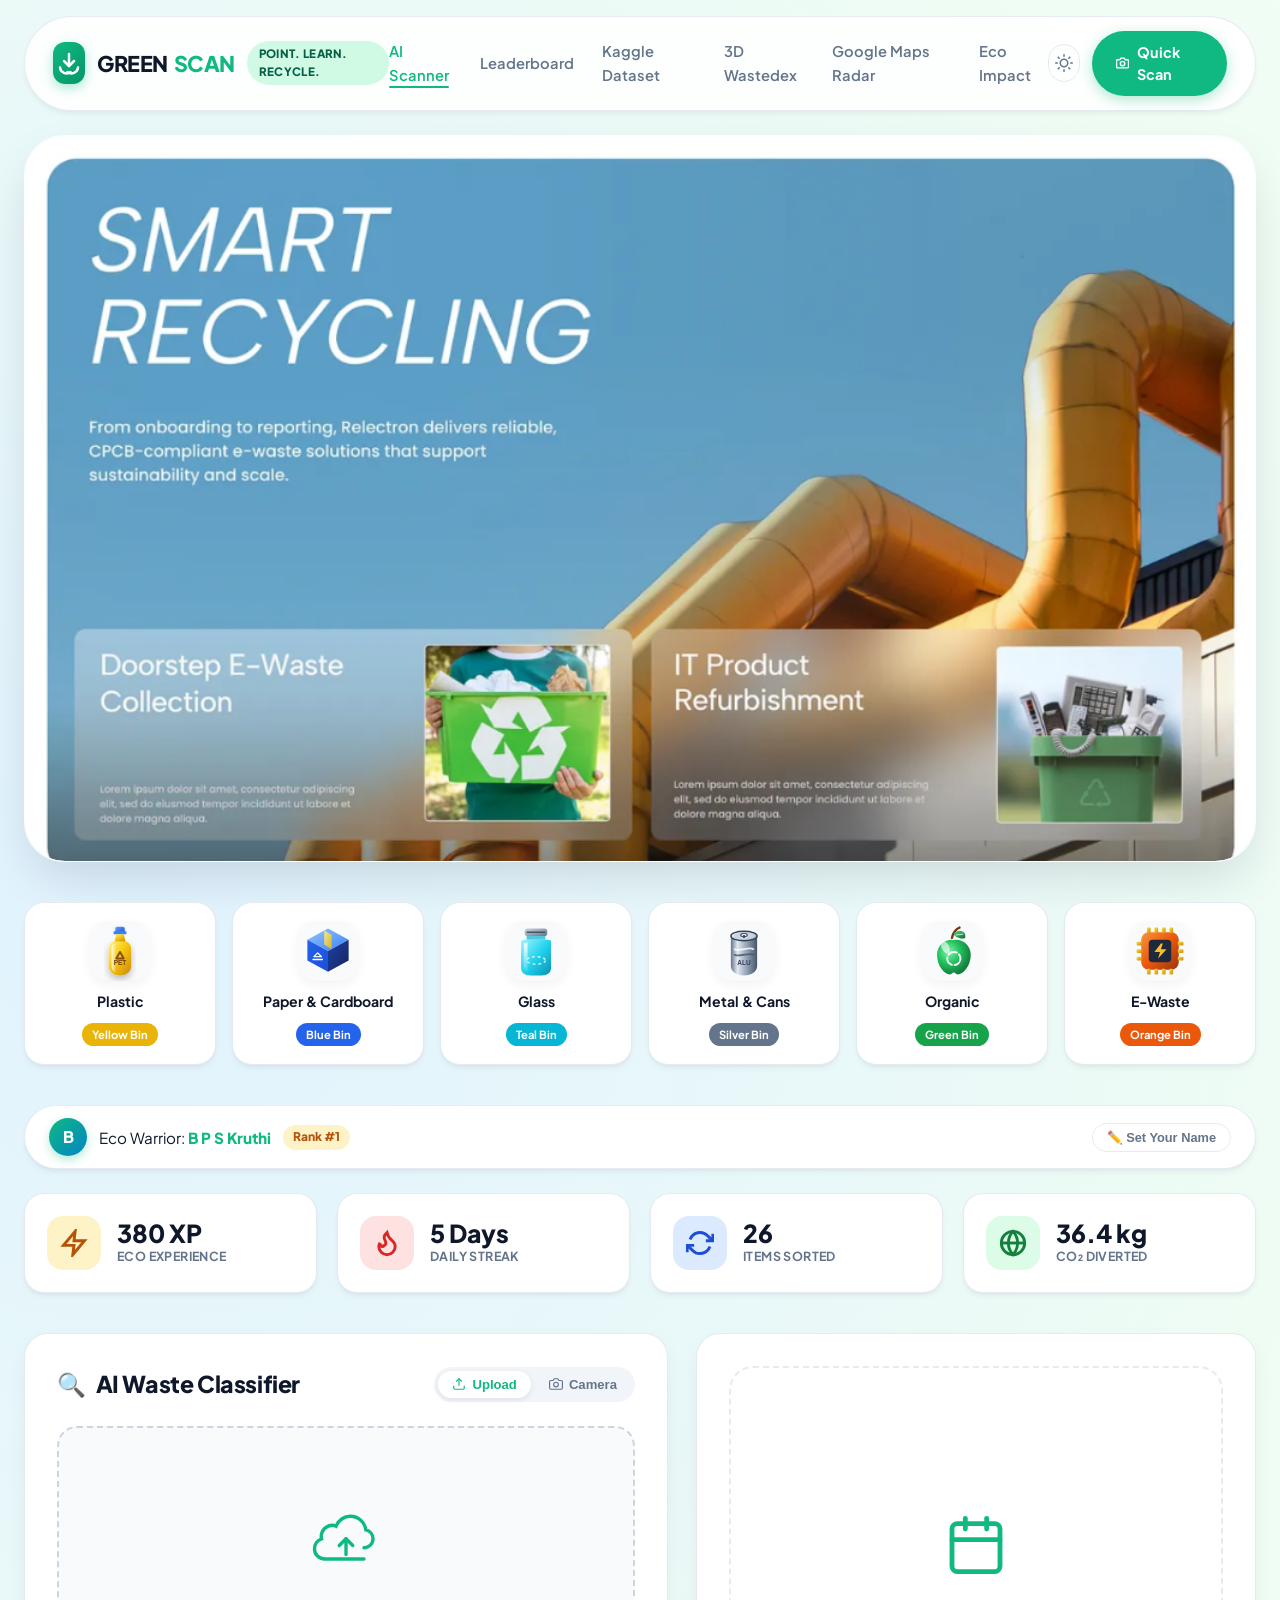
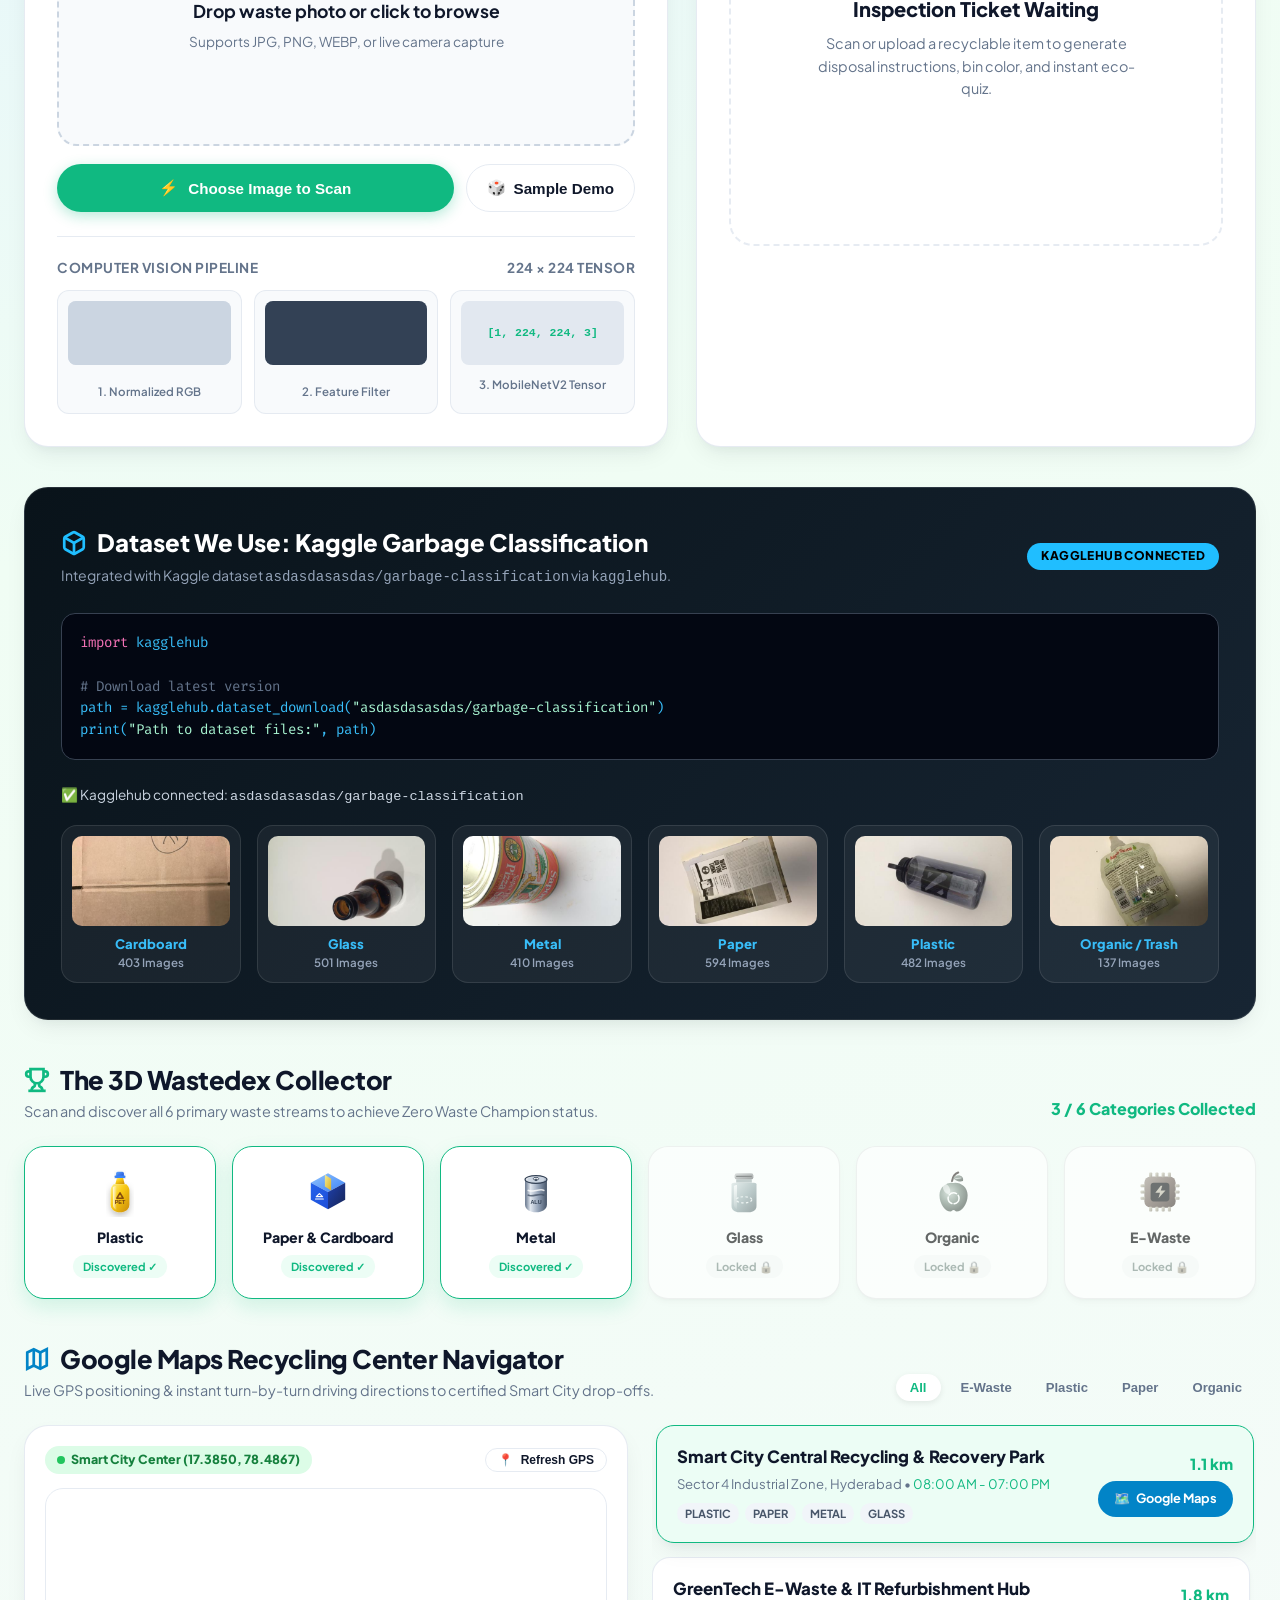
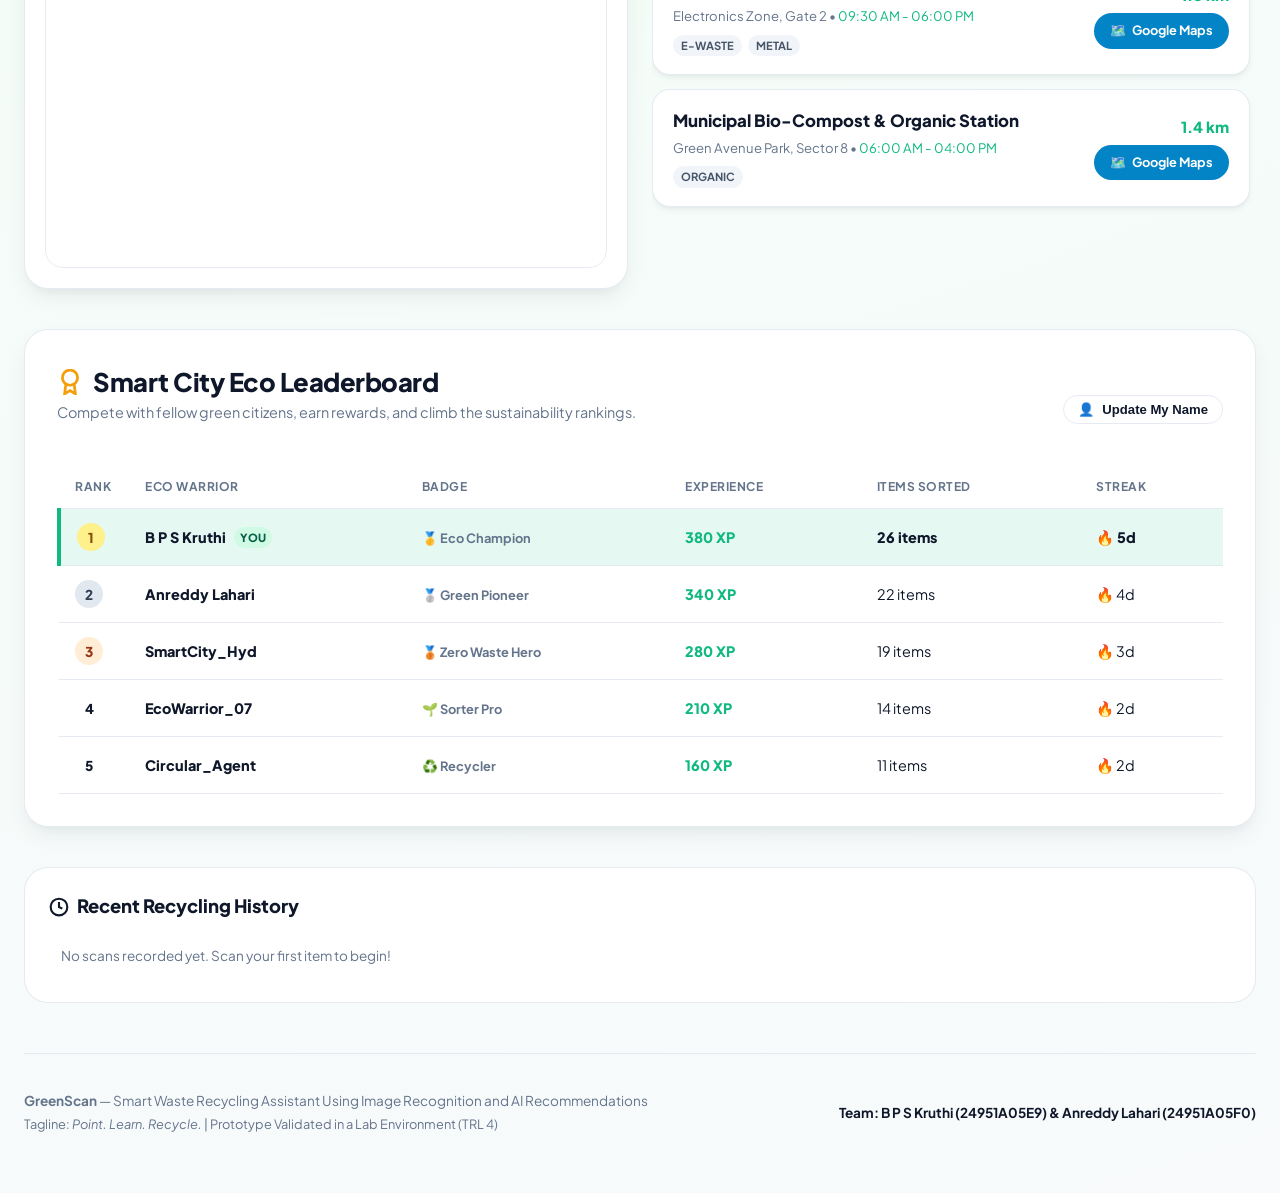
==== templates/index.html @ 91ac3212 "Initial commit: GreenScan Smart Waste Recycling Assistant using Image Recognition and AI Recommendat" ====
<!DOCTYPE html>
<html lang="en">
<head>
  <meta charset="UTF-8">
  <meta name="viewport" content="width=device-width, initial-scale=1.0">
  <title>GreenScan - Smart Waste Recycling Assistant Using Image Recognition and AI Recommendations</title>
  <!-- Google Fonts: Plus Jakarta Sans & Fira Code -->
  <link rel="preconnect" href="https://fonts.googleapis.com">
  <link rel="preconnect" href="https://fonts.gstatic.com" crossorigin>
  <link href="https://fonts.googleapis.com/css2?family=Plus+Jakarta+Sans:ital,wght@0,300;0,400;0,500;0,600;0,700;0,800;1,800;1,900&family=Fira+Code:wght@400;500;600&display=swap" rel="stylesheet">
  <!-- Stylesheet -->
  <link rel="stylesheet" href="/static/css/style.css">
  <link rel="icon" href="data:image/svg+xml,<svg xmlns='http://www.w3.org/2000/svg' viewBox='0 0 100 100'><text y='.9em' font-size='90'>♻️</text></svg>">
</head>
<body>

  <div class="site-wrapper">

    <!-- Top Navigation Header (Inspired by RECYCLEE) -->
    <header class="main-header">
      <a href="#" class="brand-container">
        <div class="brand-icon-box">
          <!-- 3D Geometric Recycle Leaf SVG -->
          <svg width="24" height="24" viewBox="0 0 24 24" fill="none" stroke="currentColor" stroke-width="2.5" stroke-linecap="round" stroke-linejoin="round">
            <polyline points="7 10 12 15 17 10"></polyline>
            <path d="M12 15V3"></path>
            <path d="M21 16.5A6.5 6.5 0 0 1 10.5 21"></path>
            <path d="M3 16.5A6.5 6.5 0 0 0 13.5 21"></path>
          </svg>
        </div>
        <div class="brand-title">
          GREEN<span>SCAN</span>
        </div>
        <span class="tagline-pill">Point. Learn. Recycle.</span>
      </a>

      <nav>
        <ul class="nav-links">
          <li><a href="#scan-studio" class="active">AI Scanner</a></li>
          <li><a href="#leaderboard-section">Leaderboard</a></li>
          <li><a href="#kaggle-section">Kaggle Dataset</a></li>
          <li><a href="#wastedex-section">3D Wastedex</a></li>
          <li><a href="#maps-section">Google Maps Radar</a></li>
          <li><a href="#impact-section">Eco Impact</a></li>
        </ul>
      </nav>

      <div class="header-actions">
        <!-- Theme Toggle -->
        <button class="btn-theme-toggle" id="theme-toggle" title="Toggle Light / Dark Mode">
          <svg width="18" height="18" viewBox="0 0 24 24" fill="none" stroke="currentColor" stroke-width="2" stroke-linecap="round" stroke-linejoin="round">
            <circle cx="12" cy="12" r="5"></circle>
            <line x1="12" y1="1" x2="12" y2="3"></line>
            <line x1="12" y1="21" x2="12" y2="23"></line>
            <line x1="4.22" y1="4.22" x2="5.64" y2="5.64"></line>
            <line x1="18.36" y1="18.36" x2="19.78" y2="19.78"></line>
            <line x1="1" y1="12" x2="3" y2="12"></line>
            <line x1="21" y1="12" x2="23" y2="12"></line>
            <line x1="4.22" y1="19.78" x2="5.64" y2="18.36"></line>
            <line x1="18.36" y1="5.64" x2="19.78" y2="4.22"></line>
          </svg>
        </button>

        <a href="#scan-studio" class="btn-cta-green">
          <svg width="16" height="16" viewBox="0 0 24 24" fill="none" stroke="currentColor" stroke-width="2.5" stroke-linecap="round" stroke-linejoin="round"><path d="M23 19a2 2 0 0 1-2 2H3a2 2 0 0 1-2-2V8a2 2 0 0 1 2-2h4l2-3h6l2 3h4a2 2 0 0 1 2 2z"></path><circle cx="12" cy="13" r="4"></circle></svg>
          Quick Scan
        </a>
      </div>
    </header>

    <!-- Hero Section (Matches Reference Image Exactly: Clean Industrial Pipeline, No Duplicate Text, No SDG Clutter) -->
    <section class="hero-outer-card">
      <img src="/static/img/hero_banner.png" alt="Smart Recycling Hero Banner" class="hero-banner-main">
      
      <!-- Interactive Hotspots over the two frosted cards in the image -->
      <div class="hero-hotspots">
        <div class="hero-hotspot" onclick="document.getElementById('maps-section').scrollIntoView({behavior: 'smooth'})" title="Doorstep E-Waste Collection: View Drop-off Centers"></div>
        <div class="hero-hotspot" onclick="document.getElementById('scan-studio').scrollIntoView({behavior: 'smooth'})" title="IT Product Refurbishment: AI Waste Scanner"></div>
      </div>
    </section>

    <!-- 3D Vector SVG Category Quick Bar (Handcrafted 3D Gradient Vector Icons) -->
    <section class="category-strip">
      <div class="cat-pill-card" onclick="simulateSmartClassification('plastic_bottle.jpg')">
        <div class="cat-3d-svg-wrap" id="cat-svg-plastic">
          <!-- 3D Plastic Bottle SVG injected via JS -->
        </div>
        <span class="name">Plastic</span>
        <span class="bin-tag bg-yellow-bin">Yellow Bin</span>
      </div>

      <div class="cat-pill-card" onclick="simulateSmartClassification('cardboard_box.jpg')">
        <div class="cat-3d-svg-wrap" id="cat-svg-paper">
          <!-- 3D Cardboard Box SVG injected via JS -->
        </div>
        <span class="name">Paper &amp; Cardboard</span>
        <span class="bin-tag bg-blue-bin">Blue Bin</span>
      </div>

      <div class="cat-pill-card" onclick="simulateSmartClassification('glass_jar.jpg')">
        <div class="cat-3d-svg-wrap" id="cat-svg-glass">
          <!-- 3D Glass Jar SVG injected via JS -->
        </div>
        <span class="name">Glass</span>
        <span class="bin-tag bg-teal-bin">Teal Bin</span>
      </div>

      <div class="cat-pill-card" onclick="simulateSmartClassification('soda_can.jpg')">
        <div class="cat-3d-svg-wrap" id="cat-svg-metal">
          <!-- 3D Metal Can SVG injected via JS -->
        </div>
        <span class="name">Metal &amp; Cans</span>
        <span class="bin-tag bg-grey-bin">Silver Bin</span>
      </div>

      <div class="cat-pill-card" onclick="simulateSmartClassification('banana_peel.jpg')">
        <div class="cat-3d-svg-wrap" id="cat-svg-organic">
          <!-- 3D Organic Apple SVG injected via JS -->
        </div>
        <span class="name">Organic</span>
        <span class="bin-tag bg-green-bin">Green Bin</span>
      </div>

      <div class="cat-pill-card" onclick="simulateSmartClassification('battery_circuit.jpg')">
        <div class="cat-3d-svg-wrap" id="cat-svg-ewaste">
          <!-- 3D E-Waste Circuit SVG injected via JS -->
        </div>
        <span class="name">E-Waste</span>
        <span class="bin-tag bg-orange-bin">Orange Bin</span>
      </div>
    </section>

    <!-- User Profile Bar with Leaderboard Rank and Edit Name -->
    <div class="user-profile-bar">
      <div class="user-profile-left">
        <div class="user-avatar-circle" id="user-display-avatar">K</div>
        <div class="user-title-text">
          Eco Warrior: <strong id="user-display-name">B P S Kruthi</strong>
        </div>
        <span class="rank-badge-pill" id="user-display-rank">Rank #1</span>
      </div>
      <button class="btn-edit-name" id="btn-open-name-modal">
        <span>✏️</span> Set Your Name
      </button>
    </div>

    <!-- Gamification & Impact Overview Bar -->
    <section class="gamification-impact-grid" id="impact-section">
      <div class="metric-card">
        <div class="metric-icon-box" style="background: #fef3c7; color: #b45309;">
          <svg width="28" height="28" viewBox="0 0 24 24" fill="none" stroke="currentColor" stroke-width="2.5"><polygon points="13 2 3 14 12 14 11 22 21 10 12 10 13 2"></polygon></svg>
        </div>
        <div class="metric-info">
          <h3 id="stat-xp">120 XP</h3>
          <p>Eco Experience</p>
        </div>
      </div>

      <div class="metric-card">
        <div class="metric-icon-box" style="background: #fee2e2; color: #dc2626;">
          <svg width="28" height="28" viewBox="0 0 24 24" fill="none" stroke="currentColor" stroke-width="2.5"><path d="M8.5 14.5A2.5 2.5 0 0 0 11 12c0-1.38-.5-2-1-3-1.072-2.143-.224-4.054 2-6 .5 2.5 2 4.9 4 6.5 2 1.6 3 3.5 3 5.5a7 7 0 1 1-14 0c0-1.153.433-2.294 1-3a2.5 2.5 0 0 0 2.5 3z"></path></svg>
        </div>
        <div class="metric-info">
          <h3 id="stat-streak">4 Days</h3>
          <p>Daily Streak</p>
        </div>
      </div>

      <div class="metric-card">
        <div class="metric-icon-box" style="background: #dbeafe; color: #1d4ed8;">
          <svg width="28" height="28" viewBox="0 0 24 24" fill="none" stroke="currentColor" stroke-width="2.5"><polyline points="23 4 23 10 17 10"></polyline><polyline points="1 20 1 14 7 14"></polyline><path d="M3.51 9a9 9 0 0 1 14.85-3.36L23 10M1 14l4.64 4.36A9 9 0 0 0 20.49 15"></path></svg>
        </div>
        <div class="metric-info">
          <h3 id="stat-sorted">18</h3>
          <p>Items Sorted</p>
        </div>
      </div>

      <div class="metric-card">
        <div class="metric-icon-box" style="background: #dcfce7; color: #15803d;">
          <svg width="28" height="28" viewBox="0 0 24 24" fill="none" stroke="currentColor" stroke-width="2.5"><circle cx="12" cy="12" r="10"></circle><line x1="2" y1="12" x2="22" y2="12"></line><path d="M12 2a15.3 15.3 0 0 1 4 10 15.3 15.3 0 0 1-4 10 15.3 15.3 0 0 1-4-10 15.3 15.3 0 0 1 4-10z"></path></svg>
        </div>
        <div class="metric-info">
          <h3 id="stat-co2">24.6 kg</h3>
          <p>CO₂ Diverted</p>
        </div>
      </div>
    </section>

    <!-- Main Live AI Scanning & Inspection Studio -->
    <section class="studio-grid" id="scan-studio">
      <!-- Left: Input Viewport & Preprocessing Inspector -->
      <div class="studio-card">
        <div class="studio-title-row">
          <h2>
            <span>🔍</span> AI Waste Classifier
          </h2>
          <div class="mode-pills">
            <button class="mode-pill active" id="mode-upload">
              <svg width="14" height="14" viewBox="0 0 24 24" fill="none" stroke="currentColor" stroke-width="2"><path d="M21 15v4a2 2 0 0 1-2 2H5a2 2 0 0 1-2-2v-4"></path><polyline points="17 8 12 3 7 8"></polyline><line x1="12" y1="3" x2="12" y2="15"></line></svg>
              Upload
            </button>
            <button class="mode-pill" id="mode-camera">
              <svg width="14" height="14" viewBox="0 0 24 24" fill="none" stroke="currentColor" stroke-width="2"><path d="M23 19a2 2 0 0 1-2 2H3a2 2 0 0 1-2-2V8a2 2 0 0 1 2-2h4l2-3h6l2 3h4a2 2 0 0 1 2 2z"></path><circle cx="12" cy="13" r="4"></circle></svg>
              Camera
            </button>
          </div>
        </div>

        <!-- Viewport Box -->
        <div class="scanner-viewport" id="drop-zone">
          <input type="file" id="file-input" accept="image/*" style="display: none;">
          
          <div class="viewport-idle">
            <!-- 3D Cloud/Scanner Vector Icon -->
            <svg class="doodle-upload-icon" viewBox="0 0 64 64" fill="none" xmlns="http://www.w3.org/2000/svg">
              <path d="M48 38C52.4 38 56 34.4 56 30C56 26.2 53.3 23 49.6 22.2C48.8 15.3 43 10 36 10C30.2 10 25.2 13.6 23.2 18.8C22.2 18.3 21.1 18 20 18C14.5 18 10 22.5 10 28C10 28.7 10.1 29.4 10.3 30.1C6.7 31.3 4 34.8 4 39C4 44 8 48 13 48H48" stroke="#10b981" stroke-width="3" stroke-linecap="round"/>
              <polyline points="26 36 32 30 38 36" stroke="#10b981" stroke-width="3" stroke-linecap="round" stroke-linejoin="round"/>
              <line x1="32" y1="30" x2="32" y2="44" stroke="#10b981" stroke-width="3" stroke-linecap="round"/>
            </svg>
            <h4>Drop waste photo or click to browse</h4>
            <p>Supports JPG, PNG, WEBP, or live camera capture</p>
          </div>

          <!-- Video live element -->
          <video id="camera-stream" playsinline autoplay muted></video>
          <!-- Image preview element -->
          <img id="preview-img" alt="Captured Waste Item">
          <!-- Scanning line animation -->
          <div class="camera-scanning-line"></div>
        </div>

        <!-- Controls Action Row -->
        <div class="scanner-controls">
          <button class="btn-scan-main" id="btn-scan-action">
            <span>⚡</span> Choose Image to Scan
          </button>
          <button class="btn-outline" id="btn-sample-pick" title="Quick sample test">
            <span>🎲</span> Sample Demo
          </button>
        </div>

        <!-- Computer Vision Preprocessing Inspector -->
        <div class="preprocessing-inspector">
          <div class="inspector-header">
            <span>Computer Vision Pipeline</span>
            <span>224 × 224 Tensor</span>
          </div>
          <div class="stages-grid">
            <div class="stage-card">
              <img id="stage-orig-img" src="data:image/svg+xml,<svg xmlns='http://www.w3.org/2000/svg' width='100' height='70'><rect width='100%' height='100%' fill='%23cbd5e1'/></svg>" alt="RGB View">
              <span>1. Normalized RGB</span>
            </div>
            <div class="stage-card">
              <img id="stage-edge-img" src="data:image/svg+xml,<svg xmlns='http://www.w3.org/2000/svg' width='100' height='70'><rect width='100%' height='100%' fill='%23334155'/></svg>" alt="Edge Grayscale">
              <span>2. Feature Filter</span>
            </div>
            <div class="stage-card">
              <div class="tensor-cube" id="stage-tensor-txt">[1, 224, 224, 3]</div>
              <span>3. MobileNetV2 Tensor</span>
            </div>
          </div>
        </div>
      </div>

      <!-- Right: Ticket Result & Recommendation Studio -->
      <div class="studio-card ticket-wrapper">
        <!-- Empty Placeholder State -->
        <div class="ticket-empty" id="ticket-empty">
          <div class="ticket-empty-icon">
            <svg width="64" height="64" viewBox="0 0 24 24" fill="none" stroke="currentColor" stroke-width="1.8" stroke-linecap="round" stroke-linejoin="round">
              <rect x="3" y="4" width="18" height="18" rx="2" ry="2"></rect>
              <line x1="16" y1="2" x2="16" y2="6"></line>
              <line x1="8" y1="2" x2="8" y2="6"></line>
              <line x1="3" y1="10" x2="21" y2="10"></line>
            </svg>
          </div>
          <h3>Inspection Ticket Waiting</h3>
          <p>Scan or upload a recyclable item to generate disposal instructions, bin color, and instant eco-quiz.</p>
        </div>

        <!-- Active Ticket Container -->
        <div class="ticket-active" id="ticket-active">
          <!-- Language Selector & Confidence Header -->
          <div class="ticket-top-controls">
            <div class="ticket-lang-selector">
              <span class="lang-label">🌐 Language:</span>
              <button class="lang-btn active" data-lang="en">English</button>
              <button class="lang-btn" data-lang="te">తెలుగు</button>
              <button class="lang-btn" data-lang="hi">हिंदी</button>
            </div>
            <div class="confidence-meter">
              <span class="conf-label" id="ticket-conf-label">Confidence Score</span>
              <span class="conf-val" id="ticket-conf-val">95.4%</span>
            </div>
          </div>

          <!-- Bin Stamp Badge -->
          <div class="ticket-header-badge" style="margin-bottom: 14px;">
            <div class="bin-stamp" id="ticket-bin-stamp">
              <!-- Injected dynamically with 3D SVG -->
            </div>
          </div>

          <!-- Identified Category Title -->
          <h3 class="ticket-item-title" id="ticket-item-name">Plastic Recyclable</h3>

          <!-- Directly Matched Nearest Drop-off Center based on scanned category -->
          <div class="ticket-matched-center-box" id="ticket-matched-center-box">
            <div class="matched-center-header">
              <span class="center-badge-category" id="matched-center-cat-tag">Nearest Drop-off</span>
              <span class="matched-distance-pill" id="matched-center-distance">1.1 km away</span>
            </div>
            <h4 id="matched-center-name">Smart City Central Recycling &amp; Recovery Park</h4>
            <p id="matched-center-address">Sector 4 Industrial Zone, Hyderabad</p>
            <div class="matched-center-actions">
              <a href="#" target="_blank" id="matched-center-nav-btn" class="btn-direct-maps">
                <svg width="18" height="18" viewBox="0 0 24 24" fill="none" stroke="currentColor" stroke-width="2.5"><polygon points="3 6 9 3 15 6 21 3 21 18 15 21 9 18 3 21"></polygon><line x1="9" y1="3" x2="9" y2="18"></line><line x1="15" y1="6" x2="15" y2="21"></line></svg>
                <span id="nav-btn-text">Open in Google Maps (Turn-by-turn Directions)</span>
              </a>
              <button class="btn-outline-small" id="btn-scroll-radar" onclick="scrollToMapsAndSelect()">
                <span>📍</span> <span id="radar-btn-text">View on Map Below</span>
              </button>
            </div>
          </div>

          <!-- Do's and Don'ts Grid -->
          <div class="ticket-dos-donts">
            <div class="guideline-box dos">
              <h5 id="ticket-dos-title"><span>✅</span> Proper Do's</h5>
              <ul id="ticket-dos-list">
                <li>Rinse to clear leftover food or liquid.</li>
                <li>Check for resin recycling codes #1 or #2.</li>
              </ul>
            </div>
            <div class="guideline-box donts">
              <h5 id="ticket-donts-title"><span>❌</span> Critical Don'ts</h5>
              <ul id="ticket-donts-list">
                <li>Never mix with wet kitchen waste.</li>
                <li>Do not leave caps loose if forbidden locally.</li>
              </ul>
            </div>
          </div>

          <!-- Contamination Checklist -->
          <div class="contamination-checklist">
            <div class="checklist-title" id="contamination-check-title">
              <span>🛡️</span> Contamination Prevention Check (+25 XP)
            </div>
            <label class="check-item">
              <input type="checkbox" class="contam-check">
              <span>Rinsed and emptied of all liquids/food residue</span>
            </label>
            <label class="check-item">
              <input type="checkbox" class="contam-check">
              <span>External adhesive tape or non-recyclable wraps removed</span>
            </label>
            <label class="check-item">
              <input type="checkbox" class="contam-check">
              <span>Completely dry to prevent mold in paper/dry bins</span>
            </label>
          </div>

          <!-- Correct-It Feature (Active Learning Feedback Loop) -->
          <div class="correct-it-section">
            <div class="correct-it-text">
              <span>⚠️</span> Wrong prediction? Correct it to train the model:
            </div>
            <select class="correct-select" id="correct-category-select">
              <option value="">Choose correct class...</option>
              <option value="plastic">Plastic</option>
              <option value="paper">Paper / Cardboard</option>
              <option value="glass">Glass</option>
              <option value="metal">Metal / Can</option>
              <option value="organic">Organic / Compost</option>
              <option value="e-waste">E-Waste</option>
            </select>
          </div>

          <!-- Eco Knowledge Fact & Quiz -->
          <div class="quiz-knowledge-card">
            <div class="knowledge-fact">
              <span class="knowledge-fact-icon">💡</span>
              <p id="ticket-fact-text">Recycling a single aluminum can saves enough energy to run a TV for 3 hours!</p>
            </div>
            <div class="quiz-box">
              <div class="quiz-question" id="quiz-question">Quiz question appears here...</div>
              <div class="quiz-options" id="quiz-options"></div>
              <div class="quiz-feedback-text" id="quiz-feedback"></div>
            </div>
          </div>
        </div>
      </div>
    </section>

    <!-- Kagglehub Real Dataset Section (Showcases exact dataset & real photos) -->
    <section class="kaggle-hub-card" id="kaggle-section">
      <div class="kaggle-header">
        <div>
          <h2 style="font-size: 1.5rem; font-weight: 800; margin-bottom: 4px; display: flex; align-items: center; gap: 10px;">
            <svg width="26" height="26" viewBox="0 0 24 24" fill="none" stroke="#20beff" stroke-width="2.5"><path d="M21 16V8a2 2 0 0 0-1-1.73l-7-4a2 2 0 0 0-2 0l-7 4A2 2 0 0 0 3 8v8a2 2 0 0 0 1 1.73l7 4a2 2 0 0 0 2 0l7-4A2 2 0 0 0 21 16z"></path><polyline points="3.27 6.96 12 12.01 20.73 6.96"></polyline><line x1="12" y1="22.08" x2="12" y2="12"></line></svg>
            Dataset We Use: Kaggle Garbage Classification
          </h2>
          <p style="color: #94a3b8; font-size: 0.88rem;">
            Integrated with Kaggle dataset <code>asdasdasasdas/garbage-classification</code> via <code>kagglehub</code>.
          </p>
        </div>
        <span class="kaggle-badge">Kagglehub Connected</span>
      </div>

      <!-- Dedicated Code Snippet as requested -->
      <div class="code-snippet-box">
<span style="color: #f472b6;">import</span> kagglehub<br><br>
<span style="color: #64748b;"># Download latest version</span><br>
path = kagglehub.<span style="color: #38bdf8;">dataset_download</span>(<span style="color: #a7f3d0;">"asdasdasasdas/garbage-classification"</span>)<br>
<span style="color: #38bdf8;">print</span>(<span style="color: #a7f3d0;">"Path to dataset files:"</span>, path)
      </div>

      <p id="dataset-status-txt" style="font-size: 0.85rem; margin-bottom: 16px; color: #cbd5e1;">
        Checking Kagglehub dataset cache...
      </p>

      <!-- Real Dataset Sample Thumbnails from actual local dataset cache -->
      <div class="dataset-sample-grid">
        <div class="dataset-sample-card">
          <img src="/static/img/dataset_samples/cardboard_sample.jpg" alt="Cardboard Sample" class="dataset-sample-thumb" onerror="this.src='/static/img/hero_banner.png'">
          <div class="cls-name">Cardboard</div>
          <div class="cls-count">403 Images</div>
        </div>

        <div class="dataset-sample-card">
          <img src="/static/img/dataset_samples/glass_sample.jpg" alt="Glass Sample" class="dataset-sample-thumb" onerror="this.src='/static/img/hero_banner.png'">
          <div class="cls-name">Glass</div>
          <div class="cls-count">501 Images</div>
        </div>

        <div class="dataset-sample-card">
          <img src="/static/img/dataset_samples/metal_sample.jpg" alt="Metal Sample" class="dataset-sample-thumb" onerror="this.src='/static/img/hero_banner.png'">
          <div class="cls-name">Metal</div>
          <div class="cls-count">410 Images</div>
        </div>

        <div class="dataset-sample-card">
          <img src="/static/img/dataset_samples/paper_sample.jpg" alt="Paper Sample" class="dataset-sample-thumb" onerror="this.src='/static/img/hero_banner.png'">
          <div class="cls-name">Paper</div>
          <div class="cls-count">594 Images</div>
        </div>

        <div class="dataset-sample-card">
          <img src="/static/img/dataset_samples/plastic_sample.jpg" alt="Plastic Sample" class="dataset-sample-thumb" onerror="this.src='/static/img/hero_banner.png'">
          <div class="cls-name">Plastic</div>
          <div class="cls-count">482 Images</div>
        </div>

        <div class="dataset-sample-card">
          <img src="/static/img/dataset_samples/trash_sample.jpg" alt="Trash Sample" class="dataset-sample-thumb" onerror="this.src='/static/img/hero_banner.png'">
          <div class="cls-name">Organic / Trash</div>
          <div class="cls-count">137 Images</div>
        </div>
      </div>
    </section>

    <!-- 3D Wastedex: 6-Category Collector System -->
    <section class="wastedex-section" id="wastedex-section">
      <div class="section-header">
        <div>
          <h2>
            <svg width="26" height="26" viewBox="0 0 24 24" fill="none" stroke="#10b981" stroke-width="2.5"><path d="M6 9H4.5a2.5 2.5 0 0 1 0-5H6"></path><path d="M18 9h1.5a2.5 2.5 0 0 0 0-5H18"></path><path d="M4 22h16"></path><path d="M10 14.66V17c0 .55-.47.98-.97 1.21C7.85 18.75 7 20.24 7 22"></path><path d="M14 14.66V17c0 .55.47.98.97 1.21C16.15 18.75 17 20.24 17 22"></path><path d="M18 2H6v7a6 6 0 0 0 12 0V2Z"></path></svg>
            The 3D Wastedex Collector
          </h2>
          <p>Scan and discover all 6 primary waste streams to achieve Zero Waste Champion status.</p>
        </div>
        <div id="wastedex-progress-txt" style="font-weight: 800; color: var(--primary);">
          3 / 6 Categories Collected
        </div>
      </div>

      <div class="wastedex-grid">
        <div class="wastedex-card unlocked" data-category="plastic">
          <div class="badge-svg-wrap"></div>
          <h4>Plastic</h4>
          <span class="count-pill">Discovered ✓</span>
        </div>
        <div class="wastedex-card unlocked" data-category="paper">
          <div class="badge-svg-wrap"></div>
          <h4>Paper &amp; Cardboard</h4>
          <span class="count-pill">Discovered ✓</span>
        </div>
        <div class="wastedex-card unlocked" data-category="metal">
          <div class="badge-svg-wrap"></div>
          <h4>Metal</h4>
          <span class="count-pill">Discovered ✓</span>
        </div>
        <div class="wastedex-card locked" data-category="glass">
          <div class="badge-svg-wrap"></div>
          <h4>Glass</h4>
          <span class="count-pill">Locked 🔒</span>
        </div>
        <div class="wastedex-card locked" data-category="organic">
          <div class="badge-svg-wrap"></div>
          <h4>Organic</h4>
          <span class="count-pill">Locked 🔒</span>
        </div>
        <div class="wastedex-card locked" data-category="e-waste">
          <div class="badge-svg-wrap"></div>
          <h4>E-Waste</h4>
          <span class="count-pill">Locked 🔒</span>
        </div>
      </div>
    </section>

    <!-- Google Maps API & Real Geolocation Navigation Hub -->
    <section class="maps-section" id="maps-section">
      <div class="section-header">
        <div>
          <h2>
            <svg width="26" height="26" viewBox="0 0 24 24" fill="none" stroke="#0284c7" stroke-width="2.5"><polygon points="3 6 9 3 15 6 21 3 21 18 15 21 9 18 3 21"></polygon><line x1="9" y1="3" x2="9" y2="18"></line><line x1="15" y1="6" x2="15" y2="21"></line></svg>
            Google Maps Recycling Center Navigator
          </h2>
          <p>Live GPS positioning &amp; instant turn-by-turn driving directions to certified Smart City drop-offs.</p>
        </div>
        <!-- Category Filter Tabs -->
        <div style="display: flex; gap: 6px; flex-wrap: wrap;">
          <button class="mode-pill active radar-filter-btn" data-filter="all">All</button>
          <button class="mode-pill radar-filter-btn" data-filter="e-waste">E-Waste</button>
          <button class="mode-pill radar-filter-btn" data-filter="plastic">Plastic</button>
          <button class="mode-pill radar-filter-btn" data-filter="paper">Paper</button>
          <button class="mode-pill radar-filter-btn" data-filter="organic">Organic</button>
        </div>
      </div>

      <div class="google-maps-hub-container">
        <!-- Interactive Google Map Frame -->
        <div class="map-wrapper-card">
          <div class="map-header-status">
            <span class="live-gps-badge">
              <span class="gps-pulse-dot"></span>
              <span id="user-location-label">Detecting Current GPS Location...</span>
            </span>
            <button class="btn-outline" style="padding: 4px 12px; font-size: 0.75rem;" onclick="attemptGeoLocation()">
              <span>📍</span> Refresh GPS
            </button>
          </div>
          <div class="google-map-iframe-box">
            <iframe id="google-map-iframe" src="https://maps.google.com/maps?q=17.3850,78.4867&z=13&output=embed" loading="lazy" allowfullscreen referrerpolicy="no-referrer-when-downgrade"></iframe>
          </div>
        </div>

        <!-- Verified Recycling Centers List with 1-Click Directions -->
        <div class="nearby-list-container" id="nearby-centers-list">
          <!-- Populated dynamically via JS -->
        </div>
      </div>
    </section>

    <!-- Smart City Recycling Leaderboard Section -->
    <section class="leaderboard-section" id="leaderboard-section">
      <div class="section-header">
        <div>
          <h2>
            <svg width="26" height="26" viewBox="0 0 24 24" fill="none" stroke="#f59e0b" stroke-width="2.5"><circle cx="12" cy="8" r="7"></circle><polyline points="8.21 13.89 7 23 12 20 17 23 15.79 13.88"></polyline></svg>
            Smart City Eco Leaderboard
          </h2>
          <p>Compete with fellow green citizens, earn rewards, and climb the sustainability rankings.</p>
        </div>
        <button class="btn-outline" onclick="openNameModal()" style="font-size: 0.82rem; padding: 6px 14px;">
          <span>👤</span> Update My Name
        </button>
      </div>

      <div style="overflow-x: auto;">
        <table class="leaderboard-table">
          <thead>
            <tr>
              <th style="width: 70px;">Rank</th>
              <th>Eco Warrior</th>
              <th>Badge</th>
              <th>Experience</th>
              <th>Items Sorted</th>
              <th>Streak</th>
            </tr>
          </thead>
          <tbody id="leaderboard-body">
            <!-- Populated dynamically via JS -->
          </tbody>
        </table>
      </div>
    </section>

    <!-- Recent History Log -->
    <section class="history-section" style="background: var(--card-bg); border: 1px solid var(--border-light); border-radius: var(--radius-card); padding: 24px; margin-bottom: 40px;">
      <h3 style="font-size: 1.15rem; font-weight: 800; margin-bottom: 12px; display: flex; align-items: center; gap: 8px;">
        <svg width="20" height="20" viewBox="0 0 24 24" fill="none" stroke="currentColor" stroke-width="2.5"><circle cx="12" cy="12" r="10"></circle><polyline points="12 6 12 12 16 14"></polyline></svg>
        Recent Recycling History
      </h3>
      <div id="history-list"></div>
    </section>

    <!-- Footer with Full Project & Team Details -->
    <footer class="main-footer">
      <div>
        <p><strong>GreenScan</strong> — Smart Waste Recycling Assistant Using Image Recognition and AI Recommendations</p>
        <p style="font-size: 0.8rem; margin-top: 4px;">Tagline: <em>Point. Learn. Recycle.</em> | Prototype Validated in a Lab Environment (TRL 4)</p>
      </div>
      <div class="footer-team">
        Team: B P S Kruthi (24951A05E9) &amp; Anreddy Lahari (24951A05F0)
      </div>
    </footer>

  </div>

  <!-- User Name & Eco Warrior Modal Overlay -->
  <div class="name-modal-overlay" id="name-modal-overlay">
    <div class="name-modal-box">
      <div class="name-modal-icon">
        <svg width="28" height="28" viewBox="0 0 24 24" fill="none" stroke="currentColor" stroke-width="2.5"><circle cx="12" cy="8" r="7"></circle><polyline points="8.21 13.89 7 23 12 20 17 23 15.79 13.88"></polyline></svg>
      </div>
      <h3>Claim Your Recycling Rewards!</h3>
      <p>Enter your Eco Warrior name to appear on the Smart City leaderboard and record your sorting achievements:</p>
      <input type="text" id="user-name-input" class="name-input-field" placeholder="Enter your name (e.g., Kruthi)" maxlength="24">
      <div style="display: flex; gap: 10px;">
        <button class="btn-outline" style="flex: 1;" onclick="closeNameModal()">Cancel</button>
        <button class="btn-save-name" id="btn-save-name" style="flex: 2;">Save &amp; Claim Rank</button>
      </div>
    </div>
  </div>

  <!-- Handcrafted 3D Vector SVG Icons Engine -->
  <script src="/static/js/icons.js"></script>
  <!-- Multilingual Waste Guidance Engine (English, Telugu, Hindi) -->
  <script src="/static/js/translations.js"></script>
  <!-- JavaScript Engine -->
  <script src="/static/js/app.js"></script>
  <script>
    // Inject the handcrafted 3D SVG icons into the category strip on page load
    document.addEventListener("DOMContentLoaded", () => {
      document.getElementById("cat-svg-plastic").innerHTML = getGreenScan3DIcon("plastic");
      document.getElementById("cat-svg-paper").innerHTML = getGreenScan3DIcon("paper");
      document.getElementById("cat-svg-glass").innerHTML = getGreenScan3DIcon("glass");
      document.getElementById("cat-svg-metal").innerHTML = getGreenScan3DIcon("metal");
      document.getElementById("cat-svg-organic").innerHTML = getGreenScan3DIcon("organic");
      document.getElementById("cat-svg-ewaste").innerHTML = getGreenScan3DIcon("e-waste");
    });
  </script>
</body>
</html>
---- static/css/style.css ----
/* ====================================================================
   GreenScan - Smart Waste Recycling Assistant
   Visual Identity: Clean Eco-Tech & RECYCLEE Industrial Aesthetic
   Tagline: Point. Learn. Recycle.
   ==================================================================== */

:root {
  --primary: #10b981;
  --primary-hover: #059669;
  --primary-light: #ecfdf5;
  --primary-border: #a7f3d0;
  --accent-cyan: #06b6d4;
  --accent-amber: #f59e0b;
  --accent-red: #ef4444;
  --accent-blue: #3b82f6;
  --dark-bg: #09131a;
  --card-bg: #ffffff;
  --text-main: #0f172a;
  --text-muted: #64748b;
  --border-light: rgba(226, 232, 240, 0.85);
  --glass-bg: rgba(255, 255, 255, 0.28);
  --glass-border: rgba(255, 255, 255, 0.45);
  --shadow-sm: 0 4px 6px -1px rgba(0, 0, 0, 0.05), 0 2px 4px -2px rgba(0, 0, 0, 0.05);
  --shadow-md: 0 10px 25px -5px rgba(15, 23, 42, 0.08), 0 8px 10px -6px rgba(15, 23, 42, 0.04);
  --shadow-xl: 0 25px 50px -12px rgba(16, 185, 129, 0.18);
  --radius-pill: 9999px;
  --radius-card: 24px;
  --radius-hero: 40px;
  --transition: all 0.28s cubic-bezier(0.4, 0, 0.2, 1);
}

[data-theme="dark"] {
  --card-bg: #131d26;
  --text-main: #f1f5f9;
  --text-muted: #94a3b8;
  --border-light: rgba(51, 65, 85, 0.6);
  --glass-bg: rgba(19, 29, 38, 0.65);
  --glass-border: rgba(255, 255, 255, 0.12);
  --shadow-md: 0 10px 25px -5px rgba(0, 0, 0, 0.35);
}

* {
  margin: 0;
  padding: 0;
  box-sizing: border-box;
}

body {
  font-family: 'Plus Jakarta Sans', -apple-system, BlinkMacSystemFont, "Segoe UI", Roboto, sans-serif;
  background: radial-gradient(circle at 10% 20%, #e0f2fe 0%, #f0fdf4 35%, #f8fafc 100%);
  color: var(--text-main);
  min-height: 100vh;
  line-height: 1.55;
  overflow-x: hidden;
  transition: background 0.3s ease;
}

[data-theme="dark"] body {
  background: radial-gradient(circle at 10% 20%, #0c1a24 0%, #08121a 50%, #050b10 100%);
}

.site-wrapper {
  max-width: 1360px;
  margin: 0 auto;
  padding: 16px 24px 60px;
}

/* ====================================================================
   Top Header & Navigation Bar (Inspired by RECYCLEE)
   ==================================================================== */
.main-header {
  display: flex;
  align-items: center;
  justify-content: space-between;
  padding: 14px 28px;
  background: rgba(255, 255, 255, 0.88);
  backdrop-filter: blur(14px);
  -webkit-backdrop-filter: blur(14px);
  border: 1px solid var(--border-light);
  border-radius: var(--radius-pill);
  margin-bottom: 24px;
  box-shadow: var(--shadow-sm);
  position: sticky;
  top: 14px;
  z-index: 100;
}

[data-theme="dark"] .main-header {
  background: rgba(19, 29, 38, 0.88);
}

.brand-container {
  display: flex;
  align-items: center;
  gap: 12px;
  text-decoration: none;
}

.brand-icon-box {
  width: 42px;
  height: 42px;
  border-radius: 12px;
  background: linear-gradient(135deg, #10b981 0%, #059669 100%);
  display: flex;
  align-items: center;
  justify-content: center;
  color: white;
  box-shadow: 0 4px 12px rgba(16, 185, 129, 0.35);
  transition: transform 0.3s ease;
}

.brand-container:hover .brand-icon-box {
  transform: rotate(15deg) scale(1.05);
}

.brand-title {
  font-size: 1.35rem;
  font-weight: 800;
  letter-spacing: -0.5px;
  color: var(--text-main);
  display: flex;
  align-items: center;
  gap: 6px;
}

.brand-title span {
  color: var(--primary);
}

.tagline-pill {
  font-size: 0.72rem;
  font-weight: 800;
  color: #065f46;
  background: #d1fae5;
  padding: 4px 12px;
  border-radius: var(--radius-pill);
  letter-spacing: 0.3px;
  text-transform: uppercase;
}

[data-theme="dark"] .tagline-pill {
  background: rgba(16, 185, 129, 0.2);
  color: #6ee7b7;
}

.nav-links {
  display: flex;
  align-items: center;
  gap: 28px;
  list-style: none;
}

.nav-links a {
  text-decoration: none;
  font-size: 0.92rem;
  font-weight: 600;
  color: var(--text-muted);
  transition: var(--transition);
  position: relative;
}

.nav-links a:hover,
.nav-links a.active {
  color: var(--primary);
}

.nav-links a::after {
  content: '';
  position: absolute;
  bottom: -4px;
  left: 0;
  width: 0;
  height: 2px;
  background: var(--primary);
  border-radius: 2px;
  transition: width 0.2s ease;
}

.nav-links a:hover::after,
.nav-links a.active::after {
  width: 100%;
}

.header-actions {
  display: flex;
  align-items: center;
  gap: 12px;
}

.btn-theme-toggle {
  background: transparent;
  border: 1px solid var(--border-light);
  width: 38px;
  height: 38px;
  border-radius: var(--radius-pill);
  display: flex;
  align-items: center;
  justify-content: center;
  cursor: pointer;
  color: var(--text-muted);
  transition: var(--transition);
}

.btn-theme-toggle:hover {
  background: var(--primary-light);
  color: var(--primary);
  border-color: var(--primary-border);
}

.btn-cta-green {
  background: #10b981;
  color: white;
  padding: 10px 24px;
  border-radius: var(--radius-pill);
  font-size: 0.9rem;
  font-weight: 700;
  text-decoration: none;
  border: none;
  cursor: pointer;
  box-shadow: 0 4px 14px rgba(16, 185, 129, 0.32);
  display: inline-flex;
  align-items: center;
  gap: 8px;
  transition: var(--transition);
}

.btn-cta-green:hover {
  background: #059669;
  transform: translateY(-2px);
  box-shadow: 0 8px 20px rgba(16, 185, 129, 0.42);
}

/* ====================================================================
   Exact Hero Section - Authentic Clean RECYCLEE Architecture
   ==================================================================== */
.hero-outer-card {
  position: relative;
  border-radius: var(--radius-hero);
  overflow: hidden;
  box-shadow: 0 20px 50px -10px rgba(15, 23, 42, 0.15);
  margin-bottom: 40px;
  border: 1px solid rgba(255, 255, 255, 0.8);
  background: #f0f9ff;
  line-height: 0;
  transition: transform 0.3s ease, box-shadow 0.3s ease;
}

.hero-outer-card:hover {
  box-shadow: 0 25px 60px -10px rgba(2, 132, 199, 0.22);
}

.hero-banner-main {
  width: 100%;
  height: auto;
  display: block;
  object-fit: cover;
  border-radius: var(--radius-hero);
}

/* Interactive Clickable Hotspots over the two frosted cards */
.hero-hotspots {
  position: absolute;
  bottom: 4%;
  left: 2.5%;
  right: 2.5%;
  height: 30%;
  display: flex;
  gap: 2%;
  z-index: 10;
  pointer-events: none;
}

.hero-hotspot {
  flex: 1;
  border-radius: 24px;
  cursor: pointer;
  pointer-events: auto;
  transition: all 0.28s cubic-bezier(0.4, 0, 0.2, 1);
  background: transparent;
  position: relative;
}

.hero-hotspot:hover {
  background: rgba(255, 255, 255, 0.15);
  box-shadow: 0 0 24px rgba(255, 255, 255, 0.5), inset 0 0 20px rgba(255, 255, 255, 0.25);
  transform: translateY(-3px);
}

/* ====================================================================
   3D SVG Category Quick Bar
   ==================================================================== */
.category-strip {
  display: grid;
  grid-template-columns: repeat(6, 1fr);
  gap: 16px;
  margin-bottom: 40px;
}

.cat-pill-card {
  background: var(--card-bg);
  border: 1px solid var(--border-light);
  border-radius: 20px;
  padding: 18px 12px;
  text-align: center;
  display: flex;
  flex-direction: column;
  align-items: center;
  gap: 10px;
  transition: var(--transition);
  cursor: pointer;
  box-shadow: var(--shadow-sm);
  position: relative;
  overflow: hidden;
}

.cat-pill-card:hover {
  transform: translateY(-6px);
  box-shadow: var(--shadow-md);
  border-color: var(--primary);
}

.cat-3d-svg-wrap {
  width: 60px;
  height: 60px;
  border-radius: 18px;
  display: flex;
  align-items: center;
  justify-content: center;
  background: #f8fafc;
  transition: transform 0.3s cubic-bezier(0.34, 1.56, 0.64, 1);
  box-shadow: 0 4px 12px rgba(0, 0, 0, 0.05);
}

[data-theme="dark"] .cat-3d-svg-wrap {
  background: #1e293b;
}

.cat-pill-card:hover .cat-3d-svg-wrap {
  transform: scale(1.15) rotate(6deg);
}

.cat-pill-card span.name {
  font-size: 0.88rem;
  font-weight: 700;
  color: var(--text-main);
}

.cat-pill-card span.bin-tag {
  font-size: 0.7rem;
  font-weight: 700;
  padding: 3px 10px;
  border-radius: var(--radius-pill);
  color: white;
}

/* Bin Color Classes */
.bg-yellow-bin { background: #eab308; }
.bg-blue-bin   { background: #2563eb; }
.bg-teal-bin   { background: #06b6d4; }
.bg-grey-bin   { background: #64748b; }
.bg-green-bin  { background: #16a34a; }
.bg-orange-bin { background: #ea580c; }

/* ====================================================================
   Kagglehub Real Dataset Section
   ==================================================================== */
.kaggle-hub-card {
  background: linear-gradient(135deg, #09131a 0%, #172533 100%);
  color: white;
  border-radius: var(--radius-card);
  padding: 36px;
  margin-bottom: 40px;
  box-shadow: var(--shadow-md);
  border: 1px solid rgba(255, 255, 255, 0.1);
}

.kaggle-header {
  display: flex;
  align-items: center;
  justify-content: space-between;
  margin-bottom: 24px;
}

.kaggle-badge {
  background: #20beff;
  color: black;
  font-size: 0.75rem;
  font-weight: 900;
  padding: 4px 14px;
  border-radius: var(--radius-pill);
  text-transform: uppercase;
  letter-spacing: 0.4px;
}

.code-snippet-box {
  background: #030712;
  border: 1px solid #374151;
  border-radius: 14px;
  padding: 18px;
  font-family: 'Fira Code', monospace;
  font-size: 0.88rem;
  color: #38bdf8;
  margin-bottom: 24px;
  overflow-x: auto;
}

/* Dataset real sample photo grid */
.dataset-sample-grid {
  display: grid;
  grid-template-columns: repeat(6, 1fr);
  gap: 16px;
  margin-top: 18px;
}

.dataset-sample-card {
  background: rgba(255, 255, 255, 0.05);
  border: 1px solid rgba(255, 255, 255, 0.1);
  border-radius: 16px;
  padding: 10px;
  text-align: center;
  transition: var(--transition);
}

.dataset-sample-card:hover {
  transform: translateY(-4px);
  border-color: #34d399;
  background: rgba(255, 255, 255, 0.08);
}

.dataset-sample-thumb {
  width: 100%;
  height: 90px;
  border-radius: 10px;
  object-fit: cover;
  margin-bottom: 8px;
  display: block;
}

.dataset-sample-card .cls-name {
  font-size: 0.82rem;
  font-weight: 800;
  color: #38bdf8;
  text-transform: capitalize;
}

.dataset-sample-card .cls-count {
  font-size: 0.72rem;
  color: #94a3b8;
  font-weight: 600;
}

/* ====================================================================
   Main Studio: Live AI Scanner & Inspection Result
   ==================================================================== */
.studio-grid {
  display: grid;
  grid-template-columns: 1.15fr 1fr;
  gap: 28px;
  margin-bottom: 40px;
}

.studio-card {
  background: var(--card-bg);
  border: 1px solid var(--border-light);
  border-radius: var(--radius-card);
  padding: 32px;
  box-shadow: var(--shadow-md);
}

.studio-title-row {
  display: flex;
  align-items: center;
  justify-content: space-between;
  margin-bottom: 24px;
}

.studio-title-row h2 {
  font-size: 1.45rem;
  font-weight: 800;
  display: flex;
  align-items: center;
  gap: 10px;
  letter-spacing: -0.4px;
}

.mode-pills {
  display: flex;
  background: #f1f5f9;
  padding: 4px;
  border-radius: var(--radius-pill);
  gap: 4px;
}

[data-theme="dark"] .mode-pills {
  background: #0f172a;
}

.mode-pill {
  padding: 6px 14px;
  border-radius: var(--radius-pill);
  font-size: 0.82rem;
  font-weight: 700;
  border: none;
  background: transparent;
  color: var(--text-muted);
  cursor: pointer;
  transition: var(--transition);
  display: inline-flex;
  align-items: center;
  gap: 6px;
}

.mode-pill.active {
  background: white;
  color: var(--primary);
  box-shadow: 0 2px 6px rgba(0, 0, 0, 0.08);
}

[data-theme="dark"] .mode-pill.active {
  background: #1e293b;
  color: #34d399;
}

/* Viewport for Camera / Upload */
.scanner-viewport {
  width: 100%;
  height: 320px;
  border-radius: 20px;
  border: 2px dashed #cbd5e1;
  background: #f8fafc;
  display: flex;
  flex-direction: column;
  align-items: center;
  justify-content: center;
  position: relative;
  overflow: hidden;
  transition: var(--transition);
  cursor: pointer;
}

[data-theme="dark"] .scanner-viewport {
  background: #09131a;
  border-color: #334155;
}

.scanner-viewport:hover {
  border-color: var(--primary);
  background: var(--primary-light);
}

[data-theme="dark"] .scanner-viewport:hover {
  background: rgba(16, 185, 129, 0.05);
}

.scanner-viewport.dragover {
  border-color: var(--primary);
  border-style: solid;
  background: rgba(16, 185, 129, 0.1);
  transform: scale(1.01);
}

.viewport-idle {
  text-align: center;
  padding: 20px;
}

.doodle-upload-icon {
  width: 72px;
  height: 72px;
  margin-bottom: 14px;
  animation: float 3s ease-in-out infinite;
}

@keyframes float {
  0%, 100% { transform: translateY(0); }
  50% { transform: translateY(-8px); }
}

.viewport-idle h4 {
  font-size: 1.1rem;
  font-weight: 700;
  margin-bottom: 6px;
}

.viewport-idle p {
  font-size: 0.85rem;
  color: var(--text-muted);
  margin-bottom: 16px;
}

/* Video live stream */
#camera-stream {
  width: 100%;
  height: 100%;
  object-fit: cover;
  display: none;
}

#preview-img {
  width: 100%;
  height: 100%;
  object-fit: contain;
  display: none;
}

.camera-scanning-line {
  position: absolute;
  top: 0;
  left: 0;
  right: 0;
  height: 3px;
  background: linear-gradient(90deg, transparent, #10b981, transparent);
  box-shadow: 0 0 14px #10b981;
  animation: scan-vertical 2s linear infinite;
  display: none;
}

@keyframes scan-vertical {
  0% { top: 0; opacity: 0.2; }
  50% { opacity: 1; }
  100% { top: 100%; opacity: 0.2; }
}

/* Action Bar below Viewport */
.scanner-controls {
  display: flex;
  gap: 12px;
  margin-top: 18px;
}

.btn-scan-main {
  flex: 1;
  background: #10b981;
  color: white;
  padding: 14px;
  border-radius: var(--radius-pill);
  font-size: 0.95rem;
  font-weight: 700;
  border: none;
  cursor: pointer;
  display: flex;
  align-items: center;
  justify-content: center;
  gap: 10px;
  transition: var(--transition);
  box-shadow: 0 4px 14px rgba(16, 185, 129, 0.3);
}

.btn-scan-main:hover {
  background: #059669;
  transform: translateY(-2px);
}

.btn-outline {
  padding: 14px 20px;
  border-radius: var(--radius-pill);
  border: 1px solid var(--border-light);
  background: transparent;
  color: var(--text-main);
  font-size: 0.95rem;
  font-weight: 700;
  cursor: pointer;
  display: flex;
  align-items: center;
  gap: 8px;
  transition: var(--transition);
}

.btn-outline:hover {
  border-color: var(--primary);
  color: var(--primary);
}

/* Preprocessing Inspector Strip */
.preprocessing-inspector {
  margin-top: 24px;
  padding-top: 20px;
  border-top: 1px solid var(--border-light);
}

.inspector-header {
  font-size: 0.85rem;
  font-weight: 700;
  color: var(--text-muted);
  text-transform: uppercase;
  letter-spacing: 0.5px;
  margin-bottom: 12px;
  display: flex;
  align-items: center;
  justify-content: space-between;
}

.stages-grid {
  display: grid;
  grid-template-columns: repeat(3, 1fr);
  gap: 12px;
}

.stage-card {
  background: #f8fafc;
  border: 1px solid var(--border-light);
  border-radius: 12px;
  padding: 10px;
  text-align: center;
}

[data-theme="dark"] .stage-card {
  background: #0f172a;
}

.stage-card img,
.stage-card .tensor-cube {
  width: 100%;
  height: 64px;
  object-fit: cover;
  border-radius: 8px;
  margin-bottom: 6px;
  background: #e2e8f0;
}

[data-theme="dark"] .stage-card img,
[data-theme="dark"] .stage-card .tensor-cube {
  background: #1e293b;
}

.tensor-cube {
  display: flex;
  align-items: center;
  justify-content: center;
  font-size: 0.72rem;
  font-weight: 800;
  color: var(--primary);
  font-family: monospace;
}

.stage-card span {
  font-size: 0.72rem;
  font-weight: 600;
  color: var(--text-muted);
}

/* ====================================================================
   Result Ticket Container
   ==================================================================== */
.ticket-wrapper {
  position: relative;
}

.ticket-empty {
  min-height: 480px;
  display: flex;
  flex-direction: column;
  align-items: center;
  justify-content: center;
  text-align: center;
  padding: 40px 20px;
  border: 2px dashed var(--border-light);
  border-radius: 24px;
}

.ticket-empty-icon {
  width: 64px;
  height: 64px;
  margin-bottom: 16px;
  color: var(--primary);
}

.ticket-empty h3 {
  font-size: 1.25rem;
  font-weight: 800;
  margin-bottom: 8px;
}

.ticket-empty p {
  font-size: 0.9rem;
  color: var(--text-muted);
  max-width: 320px;
}

/* Active Ticket Card */
.ticket-active {
  display: none;
  animation: slide-up 0.35s cubic-bezier(0.16, 1, 0.3, 1);
}

@keyframes slide-up {
  from { opacity: 0; transform: translateY(16px); }
  to { opacity: 1; transform: translateY(0); }
}

.ticket-header-badge {
  display: flex;
  align-items: center;
  justify-content: space-between;
  margin-bottom: 20px;
  padding-bottom: 16px;
  border-bottom: 1px dashed var(--border-light);
}

.bin-stamp {
  display: inline-flex;
  align-items: center;
  gap: 10px;
  padding: 8px 18px;
  border-radius: var(--radius-pill);
  color: white;
  font-weight: 800;
  font-size: 0.92rem;
  box-shadow: 0 4px 12px rgba(0, 0, 0, 0.15);
}

.confidence-meter {
  display: flex;
  flex-direction: column;
  align-items: flex-end;
}

.conf-label {
  font-size: 0.72rem;
  color: var(--text-muted);
  font-weight: 700;
  text-transform: uppercase;
}

.conf-val {
  font-size: 1.15rem;
  font-weight: 900;
  color: var(--primary);
}

.ticket-item-title {
  font-size: 1.8rem;
  font-weight: 900;
  letter-spacing: -0.5px;
  margin-bottom: 14px;
  display: flex;
  align-items: center;
  gap: 12px;
}

.ticket-dos-donts {
  display: grid;
  grid-template-columns: 1fr 1fr;
  gap: 14px;
  margin-bottom: 20px;
}

.guideline-box {
  padding: 14px;
  border-radius: 14px;
  font-size: 0.82rem;
}

.guideline-box.dos {
  background: #f0fdf4;
  border: 1px solid #bbf7d0;
  color: #166534;
}

[data-theme="dark"] .guideline-box.dos {
  background: rgba(22, 163, 74, 0.12);
  border-color: rgba(22, 163, 74, 0.3);
  color: #86efac;
}

.guideline-box.donts {
  background: #fef2f2;
  border: 1px solid #fecaca;
  color: #991b1b;
}

[data-theme="dark"] .guideline-box.donts {
  background: rgba(239, 68, 68, 0.12);
  border-color: rgba(239, 68, 68, 0.3);
  color: #fca5a5;
}

.guideline-box h5 {
  font-weight: 800;
  font-size: 0.82rem;
  margin-bottom: 6px;
  display: flex;
  align-items: center;
  gap: 6px;
  text-transform: uppercase;
}

.guideline-box ul {
  padding-left: 18px;
  margin: 0;
}

.guideline-box li {
  margin-bottom: 4px;
  line-height: 1.35;
}

/* Contamination Check checklist */
.contamination-checklist {
  background: #f8fafc;
  border: 1px solid var(--border-light);
  border-radius: 16px;
  padding: 16px;
  margin-bottom: 20px;
}

[data-theme="dark"] .contamination-checklist {
  background: #09131a;
}

.checklist-title {
  font-size: 0.85rem;
  font-weight: 800;
  margin-bottom: 10px;
  display: flex;
  align-items: center;
  gap: 8px;
}

.check-item {
  display: flex;
  align-items: center;
  gap: 10px;
  font-size: 0.82rem;
  font-weight: 600;
  margin-bottom: 6px;
  cursor: pointer;
}

.check-item input[type="checkbox"] {
  width: 17px;
  height: 17px;
  accent-color: var(--primary);
  cursor: pointer;
}

/* Correct-It Dropdown */
.correct-it-section {
  display: flex;
  align-items: center;
  justify-content: space-between;
  padding: 12px 16px;
  background: #fffbeb;
  border: 1px solid #fef3c7;
  border-radius: 14px;
  margin-bottom: 20px;
}

[data-theme="dark"] .correct-it-section {
  background: rgba(245, 158, 11, 0.1);
  border-color: rgba(245, 158, 11, 0.25);
}

.correct-it-text {
  font-size: 0.8rem;
  font-weight: 700;
  color: #b45309;
}

[data-theme="dark"] .correct-it-text {
  color: #fde68a;
}

.correct-select {
  padding: 6px 12px;
  border-radius: var(--radius-pill);
  border: 1px solid #fcd34d;
  font-size: 0.8rem;
  font-weight: 700;
  background: white;
  cursor: pointer;
}

[data-theme="dark"] .correct-select {
  background: #1e293b;
  color: white;
  border-color: #475569;
}

/* Knowledge & Quiz Card */
.quiz-knowledge-card {
  background: linear-gradient(135deg, #f0fdf4 0%, #e0f2fe 100%);
  border: 1px solid #bbf7d0;
  border-radius: 16px;
  padding: 18px;
  margin-bottom: 20px;
}

[data-theme="dark"] .quiz-knowledge-card {
  background: linear-gradient(135deg, rgba(16, 185, 129, 0.1) 0%, rgba(6, 182, 212, 0.1) 100%);
  border-color: rgba(16, 185, 129, 0.3);
}

.knowledge-fact {
  display: flex;
  gap: 10px;
  font-size: 0.84rem;
  font-weight: 600;
  color: #065f46;
  margin-bottom: 14px;
}

[data-theme="dark"] .knowledge-fact {
  color: #a7f3d0;
}

.quiz-box {
  background: white;
  border-radius: 12px;
  padding: 14px;
  box-shadow: var(--shadow-sm);
}

[data-theme="dark"] .quiz-box {
  background: #131d26;
}

.quiz-question {
  font-size: 0.85rem;
  font-weight: 800;
  margin-bottom: 10px;
}

.quiz-options {
  display: flex;
  flex-direction: column;
  gap: 6px;
}

.quiz-opt-btn {
  background: #f8fafc;
  border: 1px solid var(--border-light);
  padding: 8px 12px;
  border-radius: 8px;
  font-size: 0.8rem;
  font-weight: 600;
  text-align: left;
  cursor: pointer;
  transition: var(--transition);
}

[data-theme="dark"] .quiz-opt-btn {
  background: #09131a;
  color: #cbd5e1;
}

.quiz-opt-btn:hover {
  background: var(--primary-light);
  border-color: var(--primary);
}

.quiz-opt-btn.correct {
  background: #dcfce7 !important;
  border-color: #22c55e !important;
  color: #15803d !important;
  font-weight: 800;
}

.quiz-opt-btn.wrong {
  background: #fee2e2 !important;
  border-color: #ef4444 !important;
  color: #b91c1c !important;
}

.quiz-feedback-text {
  font-size: 0.78rem;
  margin-top: 8px;
  font-weight: 600;
  display: none;
}

/* ====================================================================
   Impact Metrics Bar & Gamification
   ==================================================================== */
.gamification-impact-grid {
  display: grid;
  grid-template-columns: repeat(4, 1fr);
  gap: 20px;
  margin-bottom: 40px;
}

.metric-card {
  background: var(--card-bg);
  border: 1px solid var(--border-light);
  border-radius: 20px;
  padding: 22px;
  display: flex;
  align-items: center;
  gap: 16px;
  box-shadow: var(--shadow-sm);
  transition: var(--transition);
}

.metric-card:hover {
  transform: translateY(-4px);
  box-shadow: var(--shadow-md);
}

.metric-icon-box {
  width: 54px;
  height: 54px;
  border-radius: 16px;
  display: flex;
  align-items: center;
  justify-content: center;
  flex-shrink: 0;
}

.metric-info h3 {
  font-size: 1.55rem;
  font-weight: 900;
  line-height: 1.1;
  color: var(--text-main);
}

.metric-info p {
  font-size: 0.78rem;
  font-weight: 700;
  color: var(--text-muted);
  text-transform: uppercase;
  letter-spacing: 0.4px;
}

/* ====================================================================
   Wastedex & Collector Badges
   ==================================================================== */
.section-header {
  margin-bottom: 24px;
  display: flex;
  align-items: flex-end;
  justify-content: space-between;
}

.section-header h2 {
  font-size: 1.6rem;
  font-weight: 800;
  letter-spacing: -0.5px;
  display: flex;
  align-items: center;
  gap: 10px;
}

.section-header p {
  font-size: 0.9rem;
  color: var(--text-muted);
}

.wastedex-grid {
  display: grid;
  grid-template-columns: repeat(6, 1fr);
  gap: 16px;
  margin-bottom: 40px;
}

.wastedex-card {
  background: var(--card-bg);
  border: 1px solid var(--border-light);
  border-radius: 20px;
  padding: 20px 14px;
  text-align: center;
  position: relative;
  transition: var(--transition);
  box-shadow: var(--shadow-sm);
}

.wastedex-card.locked {
  filter: grayscale(0.9) opacity(0.65);
}

.wastedex-card.unlocked {
  border-color: var(--primary);
  box-shadow: 0 8px 20px rgba(16, 185, 129, 0.15);
}

.wastedex-card .badge-svg-wrap {
  width: 50px;
  height: 50px;
  margin: 0 auto 10px;
}

.wastedex-card h4 {
  font-size: 0.88rem;
  font-weight: 800;
  margin-bottom: 4px;
}

.wastedex-card .count-pill {
  font-size: 0.7rem;
  font-weight: 700;
  background: var(--primary-light);
  color: var(--primary);
  padding: 3px 10px;
  border-radius: var(--radius-pill);
  display: inline-block;
}

[data-theme="dark"] .wastedex-card .count-pill {
  background: rgba(16, 185, 129, 0.2);
}

/* ====================================================================
   Interactive Google Maps API Drop-off Hub
   ==================================================================== */
.google-maps-hub-container {
  display: grid;
  grid-template-columns: 1fr 1fr;
  gap: 24px;
  margin-bottom: 40px;
}

.map-wrapper-card {
  background: var(--card-bg);
  border: 1px solid var(--border-light);
  border-radius: var(--radius-card);
  padding: 20px;
  box-shadow: var(--shadow-md);
  display: flex;
  flex-direction: column;
}

.map-header-status {
  display: flex;
  align-items: center;
  justify-content: space-between;
  margin-bottom: 14px;
}

.live-gps-badge {
  background: #dcfce7;
  color: #15803d;
  font-size: 0.78rem;
  font-weight: 800;
  padding: 4px 12px;
  border-radius: var(--radius-pill);
  display: inline-flex;
  align-items: center;
  gap: 6px;
}

[data-theme="dark"] .live-gps-badge {
  background: rgba(22, 163, 74, 0.2);
  color: #86efac;
}

.gps-pulse-dot {
  width: 8px;
  height: 8px;
  background: #22c55e;
  border-radius: 50%;
  animation: pulse-ring 1.8s infinite;
}

@keyframes pulse-ring {
  0% { box-shadow: 0 0 0 0 rgba(34, 197, 94, 0.7); }
  70% { box-shadow: 0 0 0 8px rgba(34, 197, 94, 0); }
  100% { box-shadow: 0 0 0 0 rgba(34, 197, 94, 0); }
}

.google-map-iframe-box {
  width: 100%;
  height: 380px;
  border-radius: 18px;
  overflow: hidden;
  border: 1px solid var(--border-light);
  position: relative;
}

.google-map-iframe-box iframe {
  width: 100%;
  height: 100%;
  border: 0;
}

.nearby-list-container {
  display: flex;
  flex-direction: column;
  gap: 14px;
  max-height: 480px;
  overflow-y: auto;
  padding-right: 6px;
}

.nearby-card {
  background: var(--card-bg);
  border: 1px solid var(--border-light);
  border-radius: 18px;
  padding: 18px 20px;
  display: flex;
  align-items: center;
  justify-content: space-between;
  gap: 16px;
  box-shadow: var(--shadow-sm);
  transition: var(--transition);
  cursor: pointer;
}

.nearby-card:hover,
.nearby-card.selected {
  transform: translateX(4px);
  border-color: var(--primary);
  box-shadow: var(--shadow-md);
}

.nearby-card.selected {
  background: var(--primary-light);
}

[data-theme="dark"] .nearby-card.selected {
  background: rgba(16, 185, 129, 0.1);
}

.nearby-card-info h4 {
  font-size: 1.05rem;
  font-weight: 800;
  margin-bottom: 4px;
}

.nearby-card-info p {
  font-size: 0.82rem;
  color: var(--text-muted);
  margin-bottom: 8px;
}

.accepted-tags {
  display: flex;
  flex-wrap: wrap;
  gap: 6px;
}

.accepted-tag {
  font-size: 0.7rem;
  font-weight: 700;
  padding: 2px 8px;
  border-radius: var(--radius-pill);
  background: #f1f5f9;
  color: #475569;
}

[data-theme="dark"] .accepted-tag {
  background: #1e293b;
  color: #94a3b8;
}

.nearby-action {
  text-align: right;
  flex-shrink: 0;
}

.distance-badge {
  font-size: 0.95rem;
  font-weight: 900;
  color: var(--primary);
  display: block;
  margin-bottom: 6px;
}

.btn-google-directions {
  background: #0284c7;
  color: white;
  padding: 8px 16px;
  border-radius: var(--radius-pill);
  font-size: 0.8rem;
  font-weight: 700;
  text-decoration: none;
  display: inline-flex;
  align-items: center;
  gap: 6px;
  transition: var(--transition);
}

.btn-google-directions:hover {
  background: #0369a1;
  transform: scale(1.03);
}

/* ====================================================================
   Language Selector on Ticket & Matched Direct Drop-off Hub
   ==================================================================== */
.ticket-top-controls {
  display: flex;
  align-items: center;
  justify-content: space-between;
  margin-bottom: 16px;
  flex-wrap: wrap;
  gap: 10px;
}

.ticket-lang-selector {
  display: flex;
  align-items: center;
  gap: 6px;
  background: #f1f5f9;
  padding: 4px 8px;
  border-radius: var(--radius-pill);
}

[data-theme="dark"] .ticket-lang-selector {
  background: #09131a;
}

.ticket-lang-selector .lang-label {
  font-size: 0.75rem;
  font-weight: 700;
  color: var(--text-muted);
}

.lang-btn {
  background: transparent;
  border: none;
  font-size: 0.76rem;
  font-weight: 800;
  color: var(--text-muted);
  padding: 4px 10px;
  border-radius: var(--radius-pill);
  cursor: pointer;
  transition: var(--transition);
}

.lang-btn.active {
  background: white;
  color: var(--primary);
  box-shadow: 0 2px 6px rgba(0, 0, 0, 0.08);
}

[data-theme="dark"] .lang-btn.active {
  background: #1e293b;
  color: #34d399;
}

/* Directly Matched Nearest Drop-off Center in Ticket */
.ticket-matched-center-box {
  background: linear-gradient(135deg, #f0fdf4 0%, #ecfeff 100%);
  border: 1.5px solid #a7f3d0;
  border-radius: 18px;
  padding: 18px 20px;
  margin-bottom: 20px;
  box-shadow: 0 4px 14px rgba(16, 185, 129, 0.12);
  transition: var(--transition);
}

[data-theme="dark"] .ticket-matched-center-box {
  background: linear-gradient(135deg, rgba(16, 185, 129, 0.12) 0%, rgba(6, 182, 212, 0.12) 100%);
  border-color: rgba(16, 185, 129, 0.35);
}

.matched-center-header {
  display: flex;
  align-items: center;
  justify-content: space-between;
  margin-bottom: 8px;
}

.center-badge-category {
  font-size: 0.75rem;
  font-weight: 800;
  text-transform: uppercase;
  color: #065f46;
  background: #d1fae5;
  padding: 3px 10px;
  border-radius: var(--radius-pill);
}

[data-theme="dark"] .center-badge-category {
  background: rgba(16, 185, 129, 0.25);
  color: #6ee7b7;
}

.matched-distance-pill {
  font-size: 0.85rem;
  font-weight: 900;
  color: var(--primary);
}

.ticket-matched-center-box h4 {
  font-size: 1.05rem;
  font-weight: 800;
  margin-bottom: 4px;
  color: var(--text-main);
}

.ticket-matched-center-box p {
  font-size: 0.82rem;
  color: var(--text-muted);
  margin-bottom: 14px;
}

.matched-center-actions {
  display: flex;
  align-items: center;
  gap: 10px;
  flex-wrap: wrap;
}

.btn-direct-maps {
  background: #0284c7;
  color: white;
  padding: 10px 18px;
  border-radius: var(--radius-pill);
  font-size: 0.82rem;
  font-weight: 800;
  text-decoration: none;
  display: inline-flex;
  align-items: center;
  gap: 8px;
  transition: var(--transition);
  box-shadow: 0 4px 12px rgba(2, 132, 199, 0.25);
}

.btn-direct-maps:hover {
  background: #0369a1;
  transform: translateY(-2px);
  box-shadow: 0 6px 16px rgba(2, 132, 199, 0.35);
}

.btn-outline-small {
  background: transparent;
  border: 1px solid var(--border-light);
  padding: 9px 14px;
  border-radius: var(--radius-pill);
  font-size: 0.8rem;
  font-weight: 700;
  color: var(--text-main);
  cursor: pointer;
  transition: var(--transition);
}

.btn-outline-small:hover {
  border-color: var(--primary);
  color: var(--primary);
}

/* ====================================================================
   Leaderboard & User Profile Rewards Section
   ==================================================================== */
.user-profile-bar {
  display: flex;
  align-items: center;
  justify-content: space-between;
  background: var(--card-bg);
  border: 1px solid var(--border-light);
  border-radius: var(--radius-pill);
  padding: 12px 24px;
  margin-bottom: 24px;
  box-shadow: var(--shadow-sm);
}

.user-profile-left {
  display: flex;
  align-items: center;
  gap: 12px;
}

.user-avatar-circle {
  width: 38px;
  height: 38px;
  border-radius: 50%;
  background: linear-gradient(135deg, #10b981 0%, #0284c7 100%);
  color: white;
  display: flex;
  align-items: center;
  justify-content: center;
  font-weight: 800;
  font-size: 1rem;
  box-shadow: 0 4px 10px rgba(16, 185, 129, 0.3);
}

.user-title-text {
  font-size: 0.95rem;
  color: var(--text-main);
}

.user-title-text strong {
  color: var(--primary);
  font-weight: 800;
}

.rank-badge-pill {
  background: #fef3c7;
  color: #b45309;
  font-size: 0.75rem;
  font-weight: 800;
  padding: 3px 10px;
  border-radius: var(--radius-pill);
}

[data-theme="dark"] .rank-badge-pill {
  background: rgba(245, 158, 11, 0.2);
  color: #fde68a;
}

.btn-edit-name {
  background: transparent;
  border: 1px solid var(--border-light);
  color: var(--text-muted);
  padding: 6px 14px;
  border-radius: var(--radius-pill);
  font-size: 0.8rem;
  font-weight: 700;
  cursor: pointer;
  transition: var(--transition);
}

.btn-edit-name:hover {
  border-color: var(--primary);
  color: var(--primary);
}

/* Leaderboard Table Grid */
.leaderboard-section {
  background: var(--card-bg);
  border: 1px solid var(--border-light);
  border-radius: var(--radius-card);
  padding: 32px;
  margin-bottom: 40px;
  box-shadow: var(--shadow-md);
}

.leaderboard-table {
  width: 100%;
  border-collapse: collapse;
  margin-top: 18px;
  font-size: 0.9rem;
}

.leaderboard-table th {
  text-align: left;
  padding: 12px 16px;
  color: var(--text-muted);
  font-size: 0.75rem;
  text-transform: uppercase;
  letter-spacing: 0.5px;
  border-bottom: 1px solid var(--border-light);
}

.leaderboard-table td {
  padding: 14px 16px;
  border-bottom: 1px solid var(--border-light);
  color: var(--text-main);
  vertical-align: middle;
}

.leaderboard-table tr.current-user-row {
  background: rgba(16, 185, 129, 0.1);
  font-weight: 800;
  border-left: 4px solid var(--primary);
}

.leaderboard-table tr:hover:not(.current-user-row) {
  background: #f8fafc;
}

[data-theme="dark"] .leaderboard-table tr:hover:not(.current-user-row) {
  background: #1e293b;
}

.leader-rank-badge {
  display: inline-flex;
  align-items: center;
  justify-content: center;
  width: 28px;
  height: 28px;
  border-radius: 50%;
  font-weight: 800;
  font-size: 0.85rem;
}

.leader-rank-1 { background: #fef08a; color: #854d0e; }
.leader-rank-2 { background: #e2e8f0; color: #334155; }
.leader-rank-3 { background: #ffedd5; color: #9a3412; }

/* Modal Popup for Entering Name */
.name-modal-overlay {
  position: fixed;
  top: 0;
  left: 0;
  right: 0;
  bottom: 0;
  background: rgba(15, 23, 42, 0.6);
  backdrop-filter: blur(8px);
  -webkit-backdrop-filter: blur(8px);
  display: flex;
  align-items: center;
  justify-content: center;
  z-index: 1000;
  opacity: 0;
  pointer-events: none;
  transition: opacity 0.25s ease;
}

.name-modal-overlay.open {
  opacity: 1;
  pointer-events: auto;
}

.name-modal-box {
  background: var(--card-bg);
  border: 1px solid var(--border-light);
  border-radius: 24px;
  padding: 32px;
  width: 90%;
  max-width: 440px;
  box-shadow: 0 25px 60px rgba(0, 0, 0, 0.3);
  text-align: center;
  transform: translateY(20px);
  transition: transform 0.3s cubic-bezier(0.16, 1, 0.3, 1);
}

.name-modal-overlay.open .name-modal-box {
  transform: translateY(0);
}

.name-modal-icon {
  width: 56px;
  height: 56px;
  margin: 0 auto 16px;
  border-radius: 50%;
  background: var(--primary-light);
  color: var(--primary);
  display: flex;
  align-items: center;
  justify-content: center;
}

.name-modal-box h3 {
  font-size: 1.35rem;
  font-weight: 800;
  margin-bottom: 8px;
}

.name-modal-box p {
  font-size: 0.88rem;
  color: var(--text-muted);
  margin-bottom: 20px;
  line-height: 1.45;
}

.name-input-field {
  width: 100%;
  padding: 12px 18px;
  border-radius: var(--radius-pill);
  border: 2px solid var(--border-light);
  font-size: 1rem;
  font-weight: 700;
  outline: none;
  margin-bottom: 16px;
  background: #f8fafc;
  color: var(--text-main);
  text-align: center;
  transition: var(--transition);
}

.name-input-field:focus {
  border-color: var(--primary);
  background: white;
  box-shadow: 0 0 0 4px rgba(16, 185, 129, 0.15);
}

[data-theme="dark"] .name-input-field {
  background: #09131a;
  color: white;
}

.btn-save-name {
  width: 100%;
  background: var(--primary);
  color: white;
  padding: 12px;
  border-radius: var(--radius-pill);
  font-size: 0.95rem;
  font-weight: 700;
  border: none;
  cursor: pointer;
  transition: var(--transition);
  box-shadow: 0 4px 14px rgba(16, 185, 129, 0.3);
}

.btn-save-name:hover {
  background: var(--primary-hover);
  transform: translateY(-2px);
}

/* ====================================================================
   Footer
   ==================================================================== */
.main-footer {
  border-top: 1px solid var(--border-light);
  padding-top: 36px;
  margin-top: 50px;
  display: flex;
  align-items: center;
  justify-content: space-between;
  font-size: 0.85rem;
  color: var(--text-muted);
}

.footer-team {
  font-weight: 700;
  color: var(--text-main);
}

/* ====================================================================
   Responsive Breakpoints
   ==================================================================== */
@media (max-width: 1024px) {
  .studio-grid,
  .google-maps-hub-container {
    grid-template-columns: 1fr;
  }
  .category-strip,
  .wastedex-grid,
  .dataset-sample-grid {
    grid-template-columns: repeat(3, 1fr);
  }
  .gamification-impact-grid {
    grid-template-columns: repeat(2, 1fr);
  }
}

@media (max-width: 768px) {
  .main-header {
    flex-direction: column;
    gap: 12px;
    border-radius: 24px;
  }
  .nav-links {
    display: none;
  }
  .hero-headline {
    font-size: 2.8rem;
  }
  .hero-floating-cards {
    grid-template-columns: 1fr;
  }
  .category-strip,
  .wastedex-grid,
  .dataset-sample-grid {
    grid-template-columns: repeat(2, 1fr);
  }
  .gamification-impact-grid {
    grid-template-columns: 1fr;
  }
  .ticket-dos-donts {
    grid-template-columns: 1fr;
  }
}
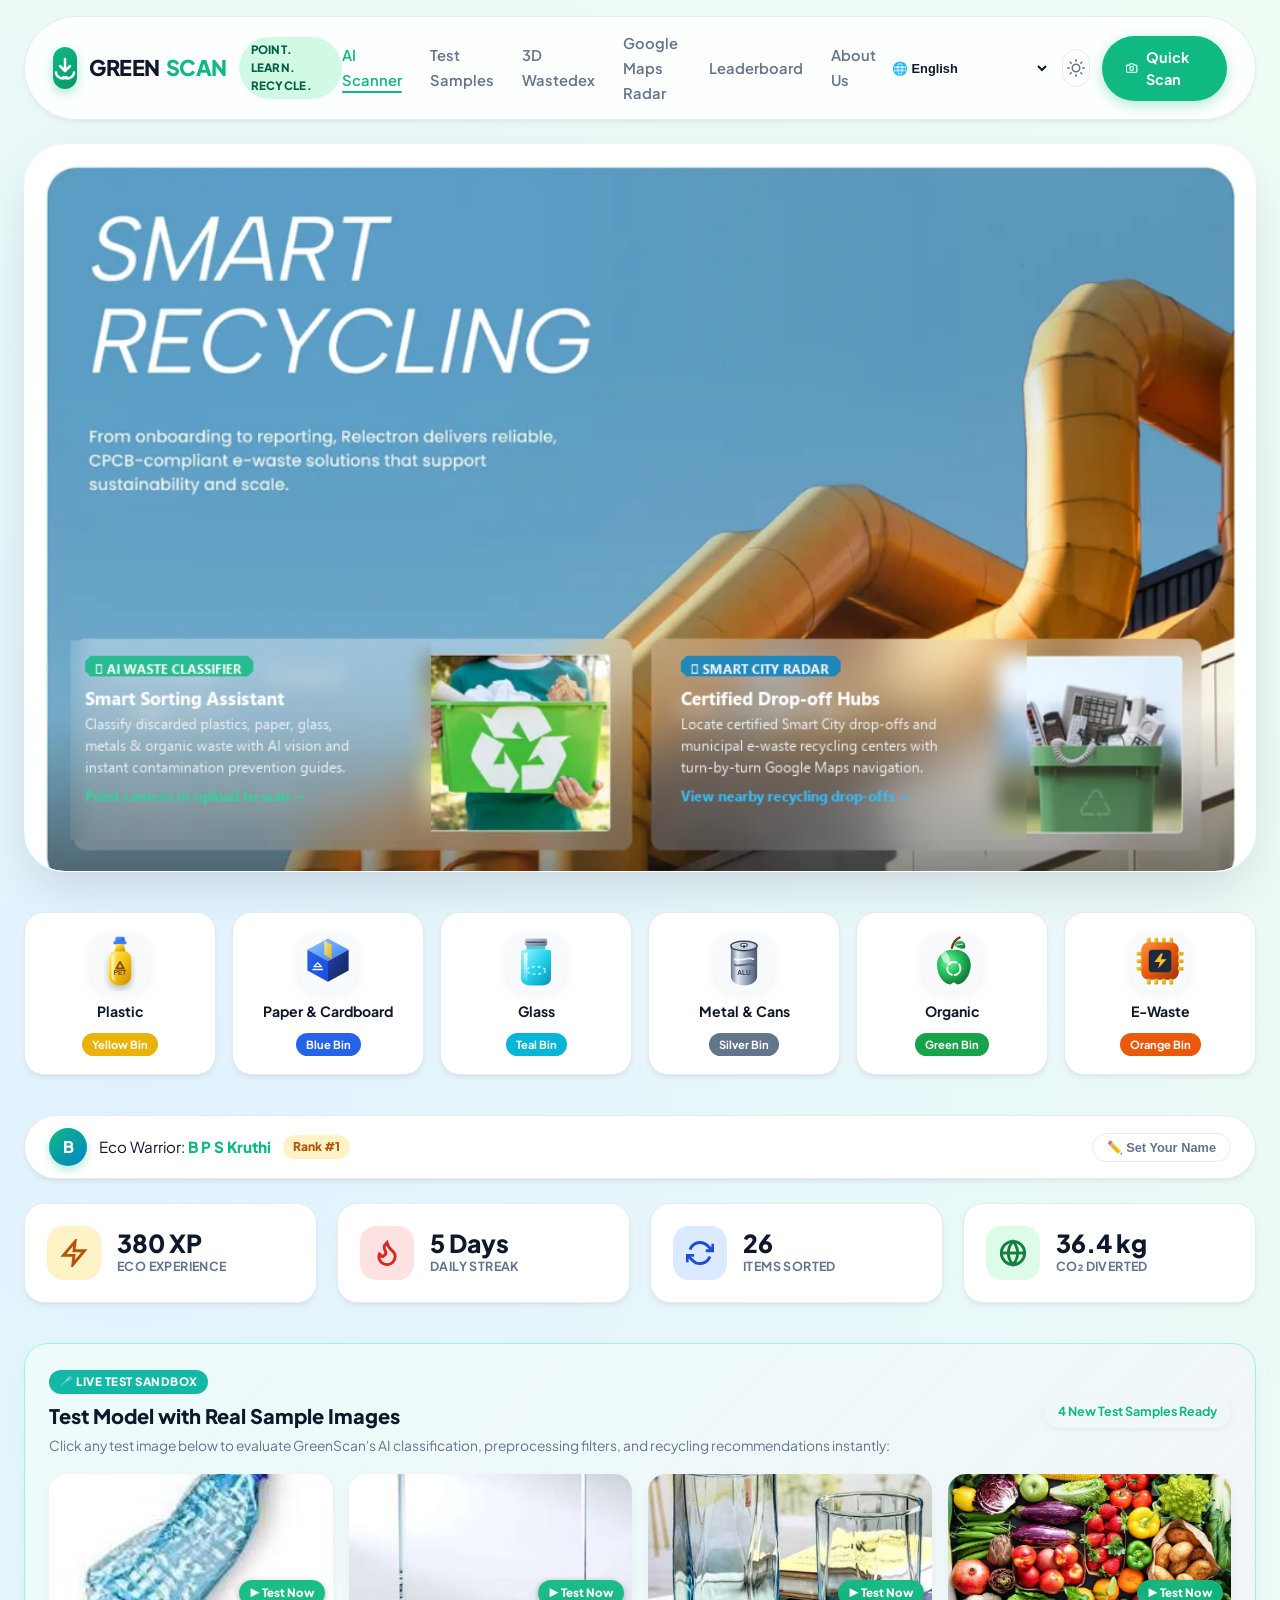
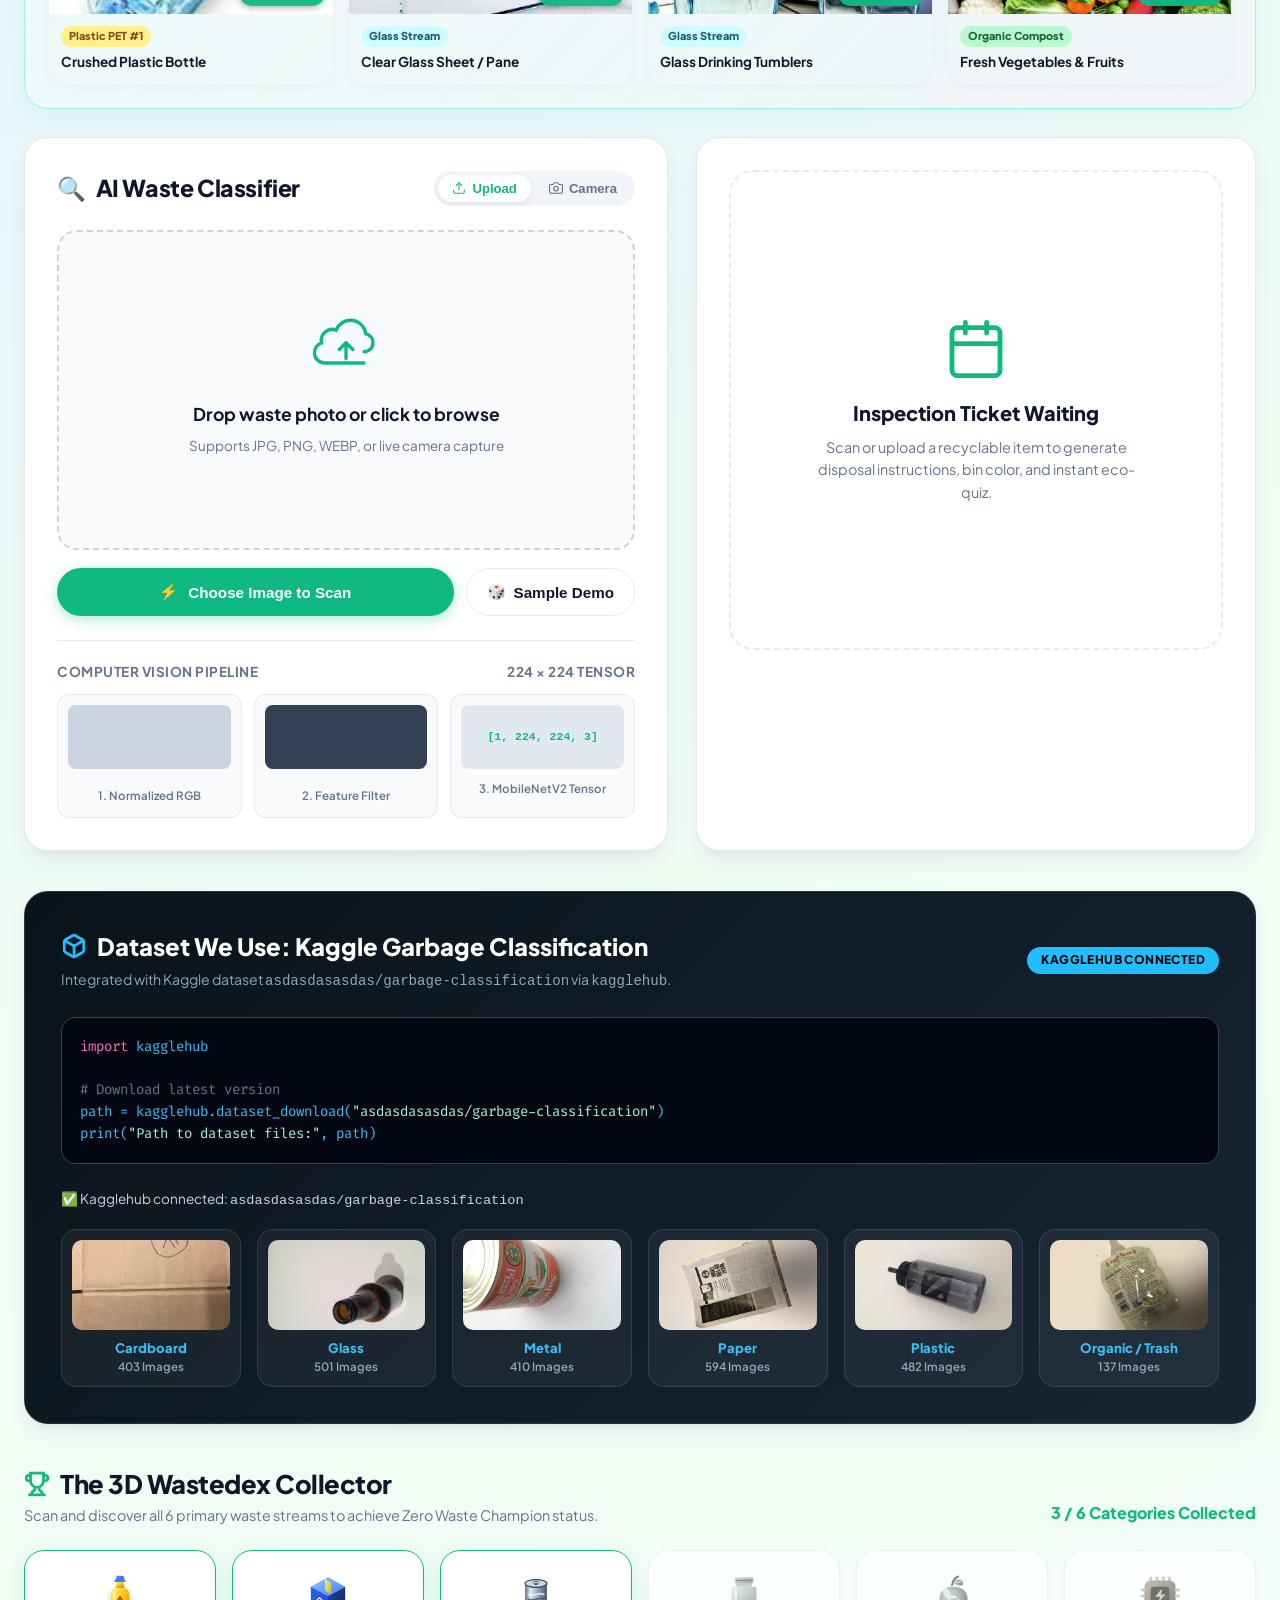
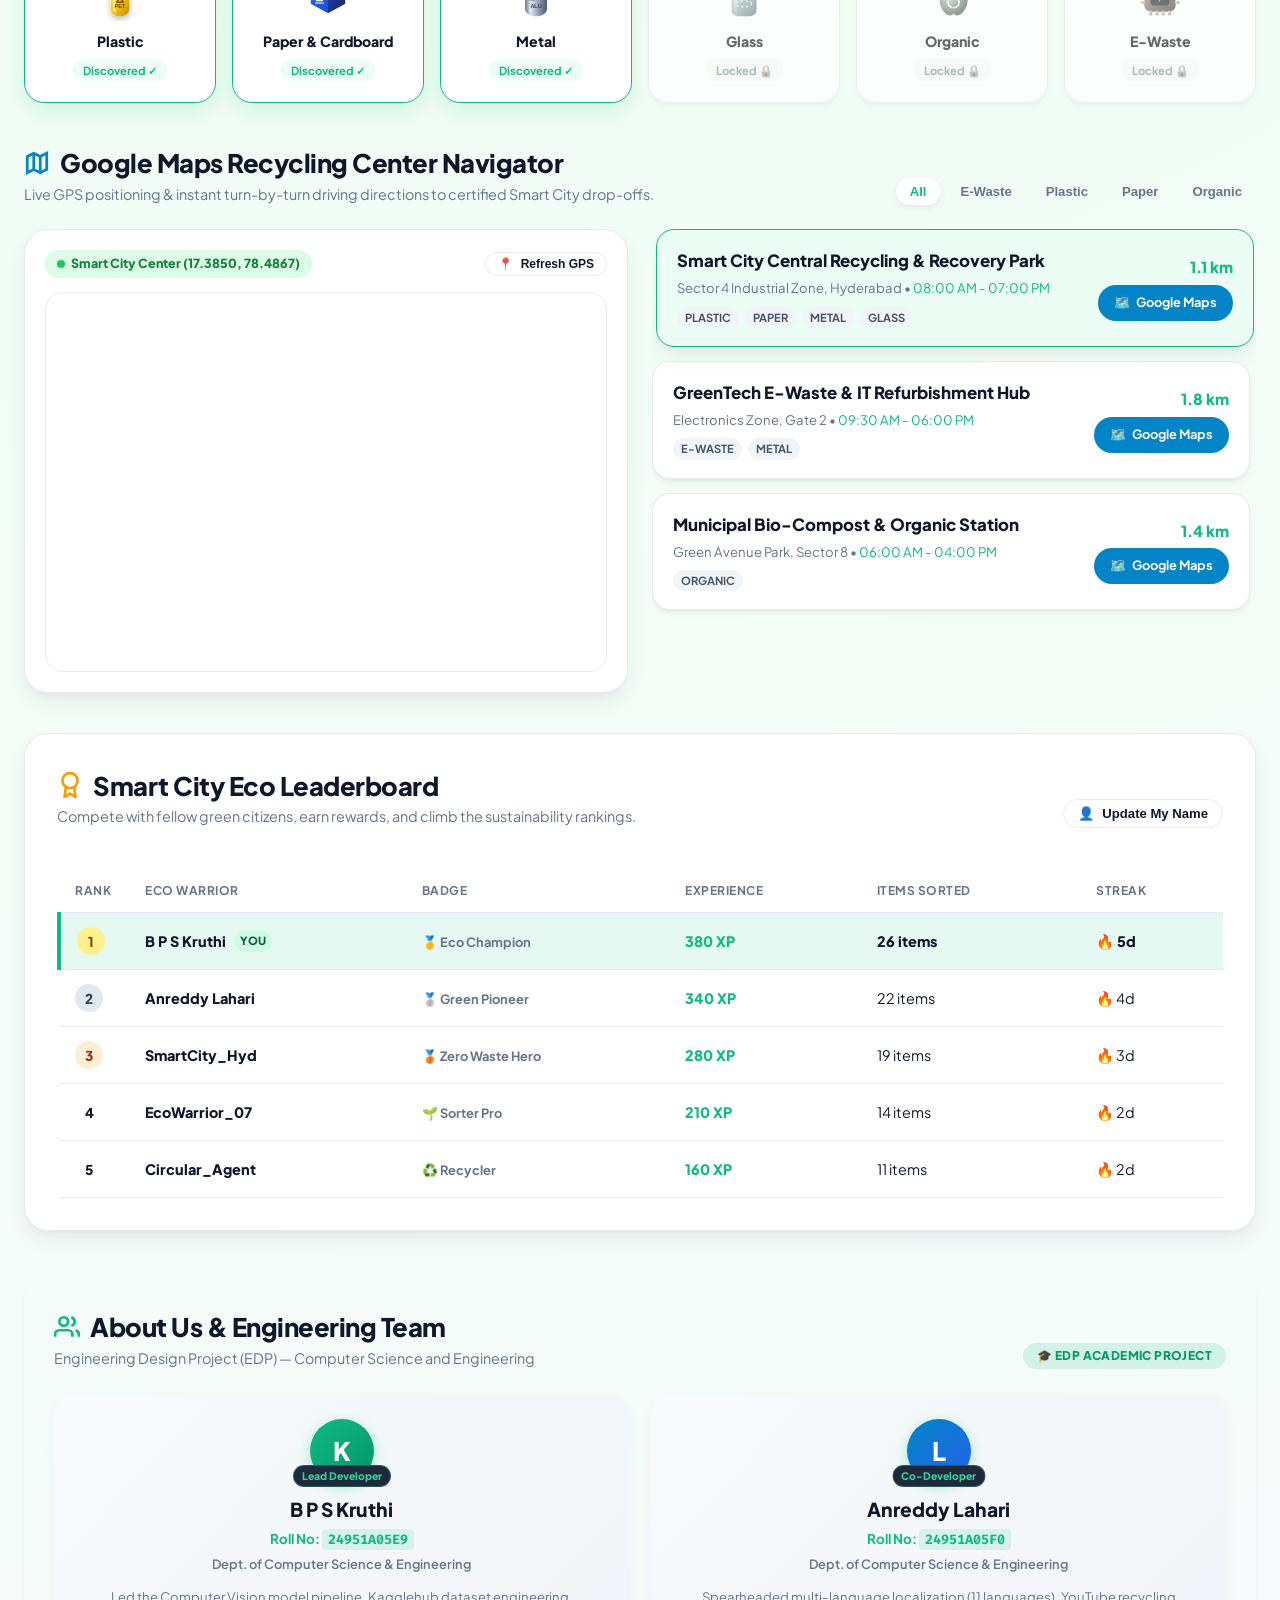
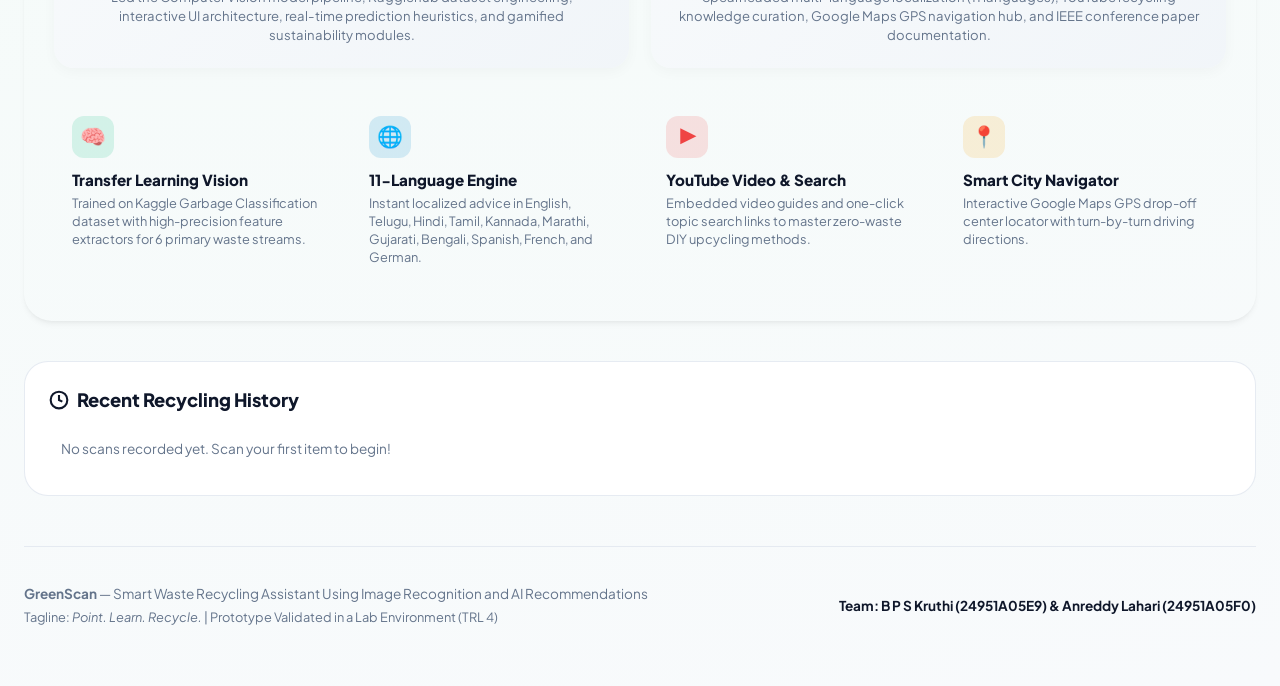
==== commit 961cfe51: "feat: Add test images, update hero banner content, embed verified YouTube tutorials with topic searc" ====
--- a/templates/index.html
+++ b/templates/index.html
@@ -37,15 +37,32 @@
       <nav>
         <ul class="nav-links">
           <li><a href="#scan-studio" class="active">AI Scanner</a></li>
-          <li><a href="#leaderboard-section">Leaderboard</a></li>
-          <li><a href="#kaggle-section">Kaggle Dataset</a></li>
+          <li><a href="#test-sandbox-section">Test Samples</a></li>
           <li><a href="#wastedex-section">3D Wastedex</a></li>
           <li><a href="#maps-section">Google Maps Radar</a></li>
-          <li><a href="#impact-section">Eco Impact</a></li>
+          <li><a href="#leaderboard-section">Leaderboard</a></li>
+          <li><a href="#about-section">About Us</a></li>
         </ul>
       </nav>
 
       <div class="header-actions">
+        <!-- Global Language Selector (11 Languages) -->
+        <div class="header-lang-wrapper">
+          <select class="header-lang-select" id="header-lang-select" title="Change Language">
+            <option value="en">🌐 English</option>
+            <option value="te">తెలుగు (Telugu)</option>
+            <option value="hi">हिंदी (Hindi)</option>
+            <option value="ta">தமிழ் (Tamil)</option>
+            <option value="kn">ಕನ್ನಡ (Kannada)</option>
+            <option value="ml">മലയാളം (Malayalam)</option>
+            <option value="mr">मराठी (Marathi)</option>
+            <option value="bn">বাংলা (Bengali)</option>
+            <option value="es">Español (Spanish)</option>
+            <option value="fr">Français (French)</option>
+            <option value="de">Deutsch (German)</option>
+          </select>
+        </div>
+
         <!-- Theme Toggle -->
         <button class="btn-theme-toggle" id="theme-toggle" title="Toggle Light / Dark Mode">
           <svg width="18" height="18" viewBox="0 0 24 24" fill="none" stroke="currentColor" stroke-width="2" stroke-linecap="round" stroke-linejoin="round">
@@ -74,8 +91,8 @@
       
       <!-- Interactive Hotspots over the two frosted cards in the image -->
       <div class="hero-hotspots">
-        <div class="hero-hotspot" onclick="document.getElementById('maps-section').scrollIntoView({behavior: 'smooth'})" title="Doorstep E-Waste Collection: View Drop-off Centers"></div>
-        <div class="hero-hotspot" onclick="document.getElementById('scan-studio').scrollIntoView({behavior: 'smooth'})" title="IT Product Refurbishment: AI Waste Scanner"></div>
+        <div class="hero-hotspot" onclick="document.getElementById('scan-studio').scrollIntoView({behavior: 'smooth'})" title="AI Waste Scanner: Instant Deep-Learning Classification"></div>
+        <div class="hero-hotspot" onclick="document.getElementById('maps-section').scrollIntoView({behavior: 'smooth'})" title="Smart City Radar: Find Certified E-Waste & Recycling Drop-Offs"></div>
       </div>
     </section>
 
@@ -183,6 +200,64 @@
         <div class="metric-info">
           <h3 id="stat-co2">24.6 kg</h3>
           <p>CO₂ Diverted</p>
+        </div>
+      </div>
+    </section>
+
+    <!-- Interactive Model Test Sandbox (User Uploaded Real Images) -->
+    <section class="test-sandbox-card" id="test-sandbox-section">
+      <div class="sandbox-header">
+        <div class="sandbox-header-left">
+          <span class="sandbox-badge">🧪 Live Test Sandbox</span>
+          <h3>Test Model with Real Sample Images</h3>
+          <p>Click any test image below to evaluate GreenScan's AI classification, preprocessing filters, and recycling recommendations instantly:</p>
+        </div>
+        <span class="sandbox-count-tag">4 New Test Samples Ready</span>
+      </div>
+
+      <div class="test-samples-grid">
+        <div class="test-sample-item" onclick="loadTestSampleImage('/static/img/test_images/crushed_plastic_bottle_sample.jpg', 'crushed_plastic_bottle_sample.jpg')">
+          <div class="sample-img-box">
+            <img src="/static/img/test_images/crushed_plastic_bottle_sample.jpg" alt="Crushed Plastic Bottle">
+            <span class="sample-hover-btn">▶ Test Now</span>
+          </div>
+          <div class="sample-meta">
+            <span class="sample-tag tag-plastic">Plastic PET #1</span>
+            <span class="sample-name">Crushed Plastic Bottle</span>
+          </div>
+        </div>
+
+        <div class="test-sample-item" onclick="loadTestSampleImage('/static/img/test_images/glass_sheet_sample.jpg', 'glass_sheet_sample.jpg')">
+          <div class="sample-img-box">
+            <img src="/static/img/test_images/glass_sheet_sample.jpg" alt="Clear Glass Sheet">
+            <span class="sample-hover-btn">▶ Test Now</span>
+          </div>
+          <div class="sample-meta">
+            <span class="sample-tag tag-glass">Glass Stream</span>
+            <span class="sample-name">Clear Glass Sheet / Pane</span>
+          </div>
+        </div>
+
+        <div class="test-sample-item" onclick="loadTestSampleImage('/static/img/test_images/glass_drinking_tumbler_sample.jpg', 'glass_drinking_tumbler_sample.jpg')">
+          <div class="sample-img-box">
+            <img src="/static/img/test_images/glass_drinking_tumbler_sample.jpg" alt="Glass Drinking Tumblers">
+            <span class="sample-hover-btn">▶ Test Now</span>
+          </div>
+          <div class="sample-meta">
+            <span class="sample-tag tag-glass">Glass Stream</span>
+            <span class="sample-name">Glass Drinking Tumblers</span>
+          </div>
+        </div>
+
+        <div class="test-sample-item" onclick="loadTestSampleImage('/static/img/test_images/organic_vegetables_sample.jpg', 'organic_vegetables_sample.jpg')">
+          <div class="sample-img-box">
+            <img src="/static/img/test_images/organic_vegetables_sample.jpg" alt="Organic Vegetables and Fruits">
+            <span class="sample-hover-btn">▶ Test Now</span>
+          </div>
+          <div class="sample-meta">
+            <span class="sample-tag tag-organic">Organic Compost</span>
+            <span class="sample-name">Fresh Vegetables &amp; Fruits</span>
+          </div>
         </div>
       </div>
     </section>
@@ -285,9 +360,19 @@
           <div class="ticket-top-controls">
             <div class="ticket-lang-selector">
               <span class="lang-label">🌐 Language:</span>
-              <button class="lang-btn active" data-lang="en">English</button>
-              <button class="lang-btn" data-lang="te">తెలుగు</button>
-              <button class="lang-btn" data-lang="hi">हिंदी</button>
+              <div class="ticket-lang-buttons">
+                <button class="lang-btn active" data-lang="en">English</button>
+                <button class="lang-btn" data-lang="te">తెలుగు</button>
+                <button class="lang-btn" data-lang="hi">हिंदी</button>
+                <button class="lang-btn" data-lang="ta">தமிழ்</button>
+                <button class="lang-btn" data-lang="kn">ಕನ್ನಡ</button>
+                <button class="lang-btn" data-lang="ml">മലയാളം</button>
+                <button class="lang-btn" data-lang="mr">मराठी</button>
+                <button class="lang-btn" data-lang="bn">বাংলা</button>
+                <button class="lang-btn" data-lang="es">Español</button>
+                <button class="lang-btn" data-lang="fr">Français</button>
+                <button class="lang-btn" data-lang="de">Deutsch</button>
+              </div>
             </div>
             <div class="confidence-meter">
               <span class="conf-label" id="ticket-conf-label">Confidence Score</span>
@@ -349,21 +434,44 @@
             </div>
             <label class="check-item">
               <input type="checkbox" class="contam-check">
-              <span>Rinsed and emptied of all liquids/food residue</span>
+              <span id="contam-label-1">Rinsed and emptied of all liquids/food residue</span>
             </label>
             <label class="check-item">
               <input type="checkbox" class="contam-check">
-              <span>External adhesive tape or non-recyclable wraps removed</span>
+              <span id="contam-label-2">External adhesive tape or non-recyclable wraps removed</span>
             </label>
             <label class="check-item">
               <input type="checkbox" class="contam-check">
-              <span>Completely dry to prevent mold in paper/dry bins</span>
+              <span id="contam-label-3">Completely dry to prevent mold in paper/dry bins</span>
             </label>
+          </div>
+
+          <!-- YouTube Recycling & DIY Video Guides -->
+          <div class="ticket-youtube-section" id="ticket-youtube-section">
+            <div class="youtube-section-header">
+              <div class="youtube-header-left">
+                <div class="yt-logo-badge">
+                  <svg width="18" height="18" viewBox="0 0 24 24"><path d="M23.498 6.186a3.016 3.016 0 0 0-2.122-2.136C19.505 3.545 12 3.545 12 3.545s-7.505 0-9.377.505A3.017 3.017 0 0 0 .502 6.186C0 8.07 0 12 0 12s0 3.93.502 5.814a3.016 3.016 0 0 0 2.122 2.136c1.871.505 9.376.505 9.376.505s7.505 0 9.377-.505a3.015 3.015 0 0 0 2.122-2.136C24 15.93 24 12 24 12s0-3.93-.502-5.814zM9.545 15.568V8.432L15.818 12l-6.273 3.568z"/></svg>
+                  <span>YouTube</span>
+                </div>
+                <div>
+                  <h4 id="yt-section-title">Recommended Recycling &amp; DIY Videos</h4>
+                  <p class="yt-section-subtitle" id="yt-section-subtitle">Watch how this material is recycled and creative upcycling guides</p>
+                </div>
+              </div>
+              <a href="https://www.youtube.com/results?search_query=how+to+recycle+plastic+bottles" target="_blank" id="yt-search-external-btn" class="yt-search-pill-btn">
+                <span id="yt-search-btn-text">Search More on YouTube</span> ↗
+              </a>
+            </div>
+            
+            <div class="youtube-cards-grid" id="youtube-cards-grid">
+              <!-- Dynamically populated based on category -->
+            </div>
           </div>
 
           <!-- Correct-It Feature (Active Learning Feedback Loop) -->
           <div class="correct-it-section">
-            <div class="correct-it-text">
+            <div class="correct-it-text" id="correct-it-label-text">
               <span>⚠️</span> Wrong prediction? Correct it to train the model:
             </div>
             <select class="correct-select" id="correct-category-select">
@@ -587,6 +695,81 @@
       </div>
     </section>
 
+    <!-- About Us & Engineering Project Team Section -->
+    <section class="about-us-section" id="about-section">
+      <div class="section-header">
+        <div>
+          <h2>
+            <svg width="26" height="26" viewBox="0 0 24 24" fill="none" stroke="#10b981" stroke-width="2.5"><path d="M17 21v-2a4 4 0 0 0-4-4H5a4 4 0 0 0-4 4v2"></path><circle cx="9" cy="7" r="4"></circle><path d="M23 21v-2a4 4 0 0 0-3-3.87"></path><path d="M16 3.13a4 4 0 0 1 0 7.75"></path></svg>
+            About Us &amp; Engineering Team
+          </h2>
+          <p>Engineering Design Project (EDP) — Computer Science and Engineering</p>
+        </div>
+        <span class="kaggle-badge" style="background: rgba(16, 185, 129, 0.15); color: #059669; border-color: rgba(16, 185, 129, 0.3);">
+          🎓 EDP Academic Project
+        </span>
+      </div>
+
+      <!-- Core Project Team Members -->
+      <div class="about-team-grid">
+        <!-- Team Member 1: Kruthi -->
+        <div class="team-card">
+          <div class="team-avatar-wrap">
+            <div class="team-avatar-circle" style="background: linear-gradient(135deg, #10b981, #059669);">
+              K
+            </div>
+            <span class="team-badge">Lead Developer</span>
+          </div>
+          <h3>B P S Kruthi</h3>
+          <div class="team-roll">Roll No: <code>24951A05E9</code></div>
+          <div class="team-dept">Dept. of Computer Science &amp; Engineering</div>
+          <p class="team-bio">
+            Led the Computer Vision model pipeline, Kagglehub dataset engineering, interactive UI architecture, real-time prediction heuristics, and gamified sustainability modules.
+          </p>
+        </div>
+
+        <!-- Team Member 2: Lahari -->
+        <div class="team-card">
+          <div class="team-avatar-wrap">
+            <div class="team-avatar-circle" style="background: linear-gradient(135deg, #0284c7, #2563eb);">
+              L
+            </div>
+            <span class="team-badge">Co-Developer</span>
+          </div>
+          <h3>Anreddy Lahari</h3>
+          <div class="team-roll">Roll No: <code>24951A05F0</code></div>
+          <div class="team-dept">Dept. of Computer Science &amp; Engineering</div>
+          <p class="team-bio">
+            Spearheaded multi-language localization (11 languages), YouTube recycling knowledge curation, Google Maps GPS navigation hub, and IEEE conference paper documentation.
+          </p>
+        </div>
+      </div>
+
+      <!-- Core Innovation Pillars -->
+      <div class="about-pillars-grid">
+        <div class="pillar-card">
+          <div class="pillar-icon" style="background: rgba(16, 185, 129, 0.15); color: #10b981;">🧠</div>
+          <h4>Transfer Learning Vision</h4>
+          <p>Trained on Kaggle Garbage Classification dataset with high-precision feature extractors for 6 primary waste streams.</p>
+        </div>
+        <div class="pillar-card">
+          <div class="pillar-icon" style="background: rgba(2, 132, 199, 0.15); color: #0284c7;">🌐</div>
+          <h4>11-Language Engine</h4>
+          <p>Instant localized advice in English, Telugu, Hindi, Tamil, Kannada, Marathi, Gujarati, Bengali, Spanish, French, and German.</p>
+        </div>
+        <div class="pillar-card">
+          <div class="pillar-icon" style="background: rgba(239, 68, 68, 0.15); color: #ef4444;">▶️</div>
+          <h4>YouTube Video &amp; Search</h4>
+          <p>Embedded video guides and one-click topic search links to master zero-waste DIY upcycling methods.</p>
+        </div>
+        <div class="pillar-card">
+          <div class="pillar-icon" style="background: rgba(245, 158, 11, 0.15); color: #f59e0b;">📍</div>
+          <h4>Smart City Navigator</h4>
+          <p>Interactive Google Maps GPS drop-off center locator with turn-by-turn driving directions.</p>
+        </div>
+      </div>
+    </section>
+
     <!-- Recent History Log -->
     <section class="history-section" style="background: var(--card-bg); border: 1px solid var(--border-light); border-radius: var(--radius-card); padding: 24px; margin-bottom: 40px;">
       <h3 style="font-size: 1.15rem; font-weight: 800; margin-bottom: 12px; display: flex; align-items: center; gap: 8px;">
@@ -621,6 +804,28 @@
       <div style="display: flex; gap: 10px;">
         <button class="btn-outline" style="flex: 1;" onclick="closeNameModal()">Cancel</button>
         <button class="btn-save-name" id="btn-save-name" style="flex: 2;">Save &amp; Claim Rank</button>
+      </div>
+    </div>
+  </div>
+
+  <!-- YouTube Video Player Modal -->
+  <div class="video-modal-backdrop" id="video-modal" style="display: none;">
+    <div class="video-modal-card">
+      <div class="video-modal-header">
+        <div class="video-modal-title-box">
+          <span style="font-size: 1.2rem;">▶️</span>
+          <h3 id="video-modal-title">Recycling Video Tutorial</h3>
+        </div>
+        <button class="btn-close-modal" id="video-modal-close" aria-label="Close video" onclick="closeVideoModal()">&times;</button>
+      </div>
+      <div class="video-modal-player-container">
+        <iframe id="video-modal-iframe" src="" frameborder="0" allow="accelerometer; autoplay; clipboard-write; encrypted-media; gyroscope; picture-in-picture; web-share" allowfullscreen></iframe>
+      </div>
+      <div class="video-modal-footer">
+        <span class="video-channel-tag" id="video-modal-channel">GreenScan Curated Video</span>
+        <a href="#" target="_blank" id="video-modal-external-link" class="btn-open-yt">
+          Watch on YouTube ↗
+        </a>
       </div>
     </div>
   </div>
--- a/static/css/style.css
+++ b/static/css/style.css
@@ -1388,10 +1388,12 @@
 .ticket-lang-selector {
   display: flex;
   align-items: center;
-  gap: 6px;
+  gap: 8px;
   background: #f1f5f9;
-  padding: 4px 8px;
-  border-radius: var(--radius-pill);
+  padding: 6px 10px;
+  border-radius: var(--radius-pill);
+  flex-wrap: wrap;
+  max-width: 100%;
 }
 
 [data-theme="dark"] .ticket-lang-selector {
@@ -1404,27 +1406,72 @@
   color: var(--text-muted);
 }
 
+.ticket-lang-buttons {
+  display: flex;
+  align-items: center;
+  gap: 4px;
+  flex-wrap: wrap;
+}
+
 .lang-btn {
   background: transparent;
-  border: none;
-  font-size: 0.76rem;
-  font-weight: 800;
+  border: 1px solid transparent;
+  font-size: 0.74rem;
+  font-weight: 700;
   color: var(--text-muted);
-  padding: 4px 10px;
+  padding: 4px 9px;
   border-radius: var(--radius-pill);
   cursor: pointer;
+  transition: all 0.2s ease;
+  white-space: nowrap;
+}
+
+.lang-btn:hover {
+  color: var(--text-main);
+  background: rgba(255, 255, 255, 0.6);
+}
+
+.lang-btn.active {
+  background: var(--primary);
+  color: white;
+  box-shadow: 0 2px 8px rgba(16, 185, 129, 0.35);
+  font-weight: 800;
+}
+
+[data-theme="dark"] .lang-btn:hover {
+  background: rgba(255, 255, 255, 0.08);
+  color: #f1f5f9;
+}
+
+[data-theme="dark"] .lang-btn.active {
+  background: #10b981;
+  color: white;
+  box-shadow: 0 2px 8px rgba(16, 185, 129, 0.45);
+}
+
+/* Header Language Selector */
+.header-lang-wrapper {
+  display: flex;
+  align-items: center;
+}
+
+.header-lang-select {
+  background: var(--surface);
+  border: 1.5px solid var(--border-color);
+  color: var(--text-main);
+  padding: 7px 12px;
+  border-radius: var(--radius-pill);
+  font-size: 0.8rem;
+  font-weight: 700;
+  cursor: pointer;
+  outline: none;
   transition: var(--transition);
 }
 
-.lang-btn.active {
-  background: white;
-  color: var(--primary);
-  box-shadow: 0 2px 6px rgba(0, 0, 0, 0.08);
-}
-
-[data-theme="dark"] .lang-btn.active {
-  background: #1e293b;
-  color: #34d399;
+.header-lang-select:focus,
+.header-lang-select:hover {
+  border-color: var(--primary);
+  box-shadow: 0 0 0 3px rgba(16, 185, 129, 0.15);
 }
 
 /* Directly Matched Nearest Drop-off Center in Ticket */
@@ -1796,6 +1843,778 @@
 .footer-team {
   font-weight: 700;
   color: var(--text-main);
+}
+
+/* ====================================================================
+   YouTube Recycling Video Suggestions Engine
+   ==================================================================== */
+.ticket-youtube-section {
+  background: linear-gradient(135deg, #fff5f5 0%, #ffffff 100%);
+  border: 1.5px solid #fecaca;
+  border-radius: 20px;
+  padding: 20px;
+  margin-top: 20px;
+  margin-bottom: 20px;
+  box-shadow: 0 4px 18px rgba(239, 68, 68, 0.08);
+  transition: var(--transition);
+}
+
+[data-theme="dark"] .ticket-youtube-section {
+  background: linear-gradient(135deg, rgba(239, 68, 68, 0.08) 0%, rgba(30, 41, 59, 0.7) 100%);
+  border-color: rgba(239, 68, 68, 0.3);
+  box-shadow: 0 4px 18px rgba(0, 0, 0, 0.3);
+}
+
+.youtube-section-header {
+  display: flex;
+  align-items: center;
+  justify-content: space-between;
+  gap: 12px;
+  margin-bottom: 16px;
+  flex-wrap: wrap;
+}
+
+.youtube-header-left {
+  display: flex;
+  align-items: center;
+  gap: 12px;
+}
+
+.yt-logo-badge {
+  display: inline-flex;
+  align-items: center;
+  gap: 6px;
+  background: #ff0000;
+  color: #ffffff;
+  padding: 6px 12px;
+  border-radius: var(--radius-pill);
+  font-size: 0.76rem;
+  font-weight: 800;
+  letter-spacing: 0.5px;
+  box-shadow: 0 2px 8px rgba(255, 0, 0, 0.35);
+  flex-shrink: 0;
+}
+
+.yt-logo-badge svg {
+  fill: #ffffff;
+}
+
+.youtube-section-header h4 {
+  font-size: 1.05rem;
+  font-weight: 800;
+  color: var(--text-main);
+  margin-bottom: 2px;
+}
+
+.yt-section-subtitle {
+  font-size: 0.8rem;
+  color: var(--text-muted);
+}
+
+.yt-search-pill-btn {
+  display: inline-flex;
+  align-items: center;
+  gap: 6px;
+  background: white;
+  border: 1px solid #fca5a5;
+  color: #dc2626;
+  font-size: 0.78rem;
+  font-weight: 700;
+  padding: 6px 14px;
+  border-radius: var(--radius-pill);
+  text-decoration: none;
+  transition: var(--transition);
+}
+
+.yt-search-pill-btn:hover {
+  background: #dc2626;
+  color: white;
+  border-color: #dc2626;
+  transform: translateY(-1px);
+  box-shadow: 0 4px 10px rgba(220, 38, 38, 0.25);
+}
+
+[data-theme="dark"] .yt-search-pill-btn {
+  background: #1e293b;
+  border-color: rgba(239, 68, 68, 0.4);
+  color: #f87171;
+}
+
+[data-theme="dark"] .yt-search-pill-btn:hover {
+  background: #ef4444;
+  color: white;
+}
+
+.youtube-cards-grid {
+  display: grid;
+  grid-template-columns: repeat(auto-fit, minmax(240px, 1fr));
+  gap: 16px;
+}
+
+.yt-video-card {
+  background: var(--surface);
+  border: 1.5px solid var(--border-color);
+  border-radius: 16px;
+  overflow: hidden;
+  display: flex;
+  flex-direction: column;
+  transition: all 0.25s cubic-bezier(0.4, 0, 0.2, 1);
+  box-shadow: 0 2px 8px rgba(0, 0, 0, 0.04);
+}
+
+.yt-video-card:hover {
+  transform: translateY(-4px);
+  border-color: #f87171;
+  box-shadow: 0 10px 22px rgba(239, 68, 68, 0.15);
+}
+
+.yt-thumb-wrapper {
+  position: relative;
+  width: 100%;
+  padding-top: 56.25%; /* 16:9 Aspect Ratio */
+  background: #0f172a;
+  overflow: hidden;
+  cursor: pointer;
+}
+
+.yt-thumb-img {
+  position: absolute;
+  top: 0;
+  left: 0;
+  width: 100%;
+  height: 100%;
+  object-fit: cover;
+  transition: transform 0.3s ease;
+}
+
+.yt-video-card:hover .yt-thumb-img {
+  transform: scale(1.06);
+}
+
+.yt-play-overlay {
+  position: absolute;
+  top: 50%;
+  left: 50%;
+  transform: translate(-50%, -50%);
+  width: 46px;
+  height: 46px;
+  background: rgba(239, 68, 68, 0.92);
+  border-radius: 50%;
+  display: flex;
+  align-items: center;
+  justify-content: center;
+  box-shadow: 0 4px 14px rgba(0, 0, 0, 0.45);
+  transition: all 0.25s ease;
+}
+
+.yt-play-overlay svg {
+  fill: white;
+  width: 20px;
+  height: 20px;
+  margin-left: 3px;
+}
+
+.yt-thumb-wrapper:hover .yt-play-overlay {
+  transform: translate(-50%, -50%) scale(1.15);
+  background: #ff0000;
+}
+
+.yt-duration-pill {
+  position: absolute;
+  bottom: 8px;
+  right: 8px;
+  background: rgba(0, 0, 0, 0.82);
+  color: #fff;
+  font-size: 0.7rem;
+  font-weight: 700;
+  padding: 2px 6px;
+  border-radius: 4px;
+  letter-spacing: 0.5px;
+}
+
+.yt-card-body {
+  padding: 14px;
+  display: flex;
+  flex-direction: column;
+  flex: 1;
+}
+
+.yt-card-meta {
+  display: flex;
+  align-items: center;
+  justify-content: space-between;
+  margin-bottom: 8px;
+  gap: 8px;
+}
+
+.yt-channel-tag {
+  font-size: 0.73rem;
+  font-weight: 700;
+  color: var(--text-muted);
+}
+
+.yt-badge-tag {
+  font-size: 0.68rem;
+  font-weight: 800;
+  padding: 2px 8px;
+  border-radius: var(--radius-pill);
+  color: white;
+  text-transform: uppercase;
+  letter-spacing: 0.4px;
+  white-space: nowrap;
+}
+
+.yt-card-title {
+  font-size: 0.88rem;
+  font-weight: 700;
+  line-height: 1.35;
+  color: var(--text-main);
+  margin-bottom: 8px;
+  display: -webkit-box;
+  -webkit-line-clamp: 2;
+  -webkit-box-orient: vertical;
+  overflow: hidden;
+}
+
+.yt-card-desc {
+  font-size: 0.77rem;
+  color: var(--text-muted);
+  line-height: 1.4;
+  margin-bottom: 12px;
+  flex: 1;
+  display: -webkit-box;
+  -webkit-line-clamp: 2;
+  -webkit-box-orient: vertical;
+  overflow: hidden;
+}
+
+.yt-card-actions {
+  display: flex;
+  gap: 8px;
+  margin-top: auto;
+}
+
+.btn-watch-yt {
+  flex: 1;
+  display: inline-flex;
+  align-items: center;
+  justify-content: center;
+  gap: 6px;
+  background: #ef4444;
+  color: white;
+  border: none;
+  font-size: 0.78rem;
+  font-weight: 800;
+  padding: 8px 12px;
+  border-radius: 10px;
+  cursor: pointer;
+  transition: all 0.2s ease;
+  text-decoration: none;
+}
+
+.btn-watch-yt:hover {
+  background: #dc2626;
+  box-shadow: 0 4px 12px rgba(239, 68, 68, 0.35);
+  transform: translateY(-1px);
+}
+
+.btn-open-yt-external {
+  display: inline-flex;
+  align-items: center;
+  justify-content: center;
+  background: transparent;
+  border: 1px solid var(--border-color);
+  color: var(--text-muted);
+  width: 36px;
+  height: 36px;
+  border-radius: 10px;
+  cursor: pointer;
+  transition: var(--transition);
+  text-decoration: none;
+}
+
+.btn-open-yt-external:hover {
+  border-color: #ef4444;
+  color: #ef4444;
+  background: rgba(239, 68, 68, 0.08);
+}
+
+/* ====================================================================
+   YouTube Video Player Modal
+   ==================================================================== */
+.video-modal-backdrop {
+  position: fixed;
+  top: 0;
+  left: 0;
+  width: 100vw;
+  height: 100vh;
+  background: rgba(0, 0, 0, 0.85);
+  backdrop-filter: blur(8px);
+  -webkit-backdrop-filter: blur(8px);
+  z-index: 99999;
+  display: flex;
+  align-items: center;
+  justify-content: center;
+  padding: 20px;
+  animation: modalFadeIn 0.25s ease-out;
+}
+
+@keyframes modalFadeIn {
+  from { opacity: 0; }
+  to { opacity: 1; }
+}
+
+.video-modal-card {
+  background: #0f172a;
+  color: white;
+  border: 1px solid rgba(255, 255, 255, 0.15);
+  border-radius: 20px;
+  width: 100%;
+  max-width: 860px;
+  overflow: hidden;
+  box-shadow: 0 25px 50px -12px rgba(0, 0, 0, 0.7);
+  animation: modalSlideUp 0.3s cubic-bezier(0.16, 1, 0.3, 1);
+}
+
+@keyframes modalSlideUp {
+  from { transform: translateY(20px) scale(0.97); opacity: 0; }
+  to { transform: translateY(0) scale(1); opacity: 1; }
+}
+
+.video-modal-header {
+  display: flex;
+  align-items: center;
+  justify-content: space-between;
+  padding: 16px 20px;
+  border-bottom: 1px solid rgba(255, 255, 255, 0.1);
+  background: #1e293b;
+}
+
+.video-modal-title-box {
+  display: flex;
+  align-items: center;
+  gap: 10px;
+  overflow: hidden;
+}
+
+.video-modal-title-box h3 {
+  font-size: 1rem;
+  font-weight: 700;
+  color: #f1f5f9;
+  white-space: nowrap;
+  overflow: hidden;
+  text-overflow: ellipsis;
+  margin: 0;
+}
+
+.btn-close-modal {
+  background: rgba(255, 255, 255, 0.1);
+  border: none;
+  color: #cbd5e1;
+  width: 34px;
+  height: 34px;
+  border-radius: 50%;
+  font-size: 1.4rem;
+  display: flex;
+  align-items: center;
+  justify-content: center;
+  cursor: pointer;
+  transition: all 0.2s ease;
+  line-height: 1;
+}
+
+.btn-close-modal:hover {
+  background: #ef4444;
+  color: white;
+}
+
+.video-modal-player-container {
+  position: relative;
+  width: 100%;
+  padding-top: 56.25%; /* 16:9 ratio */
+  background: #000;
+}
+
+.video-modal-player-container iframe {
+  position: absolute;
+  top: 0;
+  left: 0;
+  width: 100%;
+  height: 100%;
+  border: none;
+}
+
+.video-modal-footer {
+  display: flex;
+  align-items: center;
+  justify-content: space-between;
+  padding: 14px 20px;
+  background: #1e293b;
+  border-top: 1px solid rgba(255, 255, 255, 0.08);
+}
+
+.video-channel-tag {
+  font-size: 0.85rem;
+  color: #94a3b8;
+  font-weight: 600;
+}
+
+.btn-open-yt {
+  display: inline-flex;
+  align-items: center;
+  gap: 6px;
+  background: #ff0000;
+  color: white;
+  text-decoration: none;
+  font-size: 0.8rem;
+  font-weight: 700;
+  padding: 7px 14px;
+  border-radius: var(--radius-pill);
+  transition: all 0.2s ease;
+}
+
+.btn-open-yt:hover {
+  background: #dc2626;
+  box-shadow: 0 4px 12px rgba(255, 0, 0, 0.4);
+}
+
+.btn-search-topic-yt {
+  display: inline-flex;
+  align-items: center;
+  justify-content: center;
+  gap: 5px;
+  background: #f1f5f9;
+  border: 1px solid var(--border-color);
+  color: #0284c7;
+  font-size: 0.76rem;
+  font-weight: 700;
+  padding: 8px 10px;
+  border-radius: 10px;
+  text-decoration: none;
+  transition: all 0.2s ease;
+  flex: 1;
+}
+
+.btn-search-topic-yt:hover {
+  background: #e0f2fe;
+  border-color: #38bdf8;
+  color: #0369a1;
+  transform: translateY(-1px);
+}
+
+[data-theme="dark"] .btn-search-topic-yt {
+  background: #1e293b;
+  border-color: rgba(255, 255, 255, 0.12);
+  color: #38bdf8;
+}
+
+[data-theme="dark"] .btn-search-topic-yt:hover {
+  background: #0f172a;
+  border-color: #38bdf8;
+}
+
+/* ====================================================================
+   Interactive Model Test Sandbox (User Sample Images)
+   ==================================================================== */
+.test-sandbox-card {
+  background: linear-gradient(135deg, rgba(240, 253, 250, 0.8) 0%, rgba(241, 245, 249, 0.9) 100%);
+  border: 1.5px solid #99f6e4;
+  border-radius: 24px;
+  padding: 24px;
+  margin-bottom: 28px;
+  box-shadow: 0 10px 25px -5px rgba(20, 184, 166, 0.08);
+  transition: var(--transition);
+}
+
+[data-theme="dark"] .test-sandbox-card {
+  background: linear-gradient(135deg, rgba(15, 23, 42, 0.8) 0%, rgba(19, 78, 74, 0.2) 100%);
+  border-color: rgba(20, 184, 166, 0.35);
+  box-shadow: 0 10px 25px -5px rgba(0, 0, 0, 0.4);
+}
+
+.sandbox-header {
+  display: flex;
+  align-items: center;
+  justify-content: space-between;
+  margin-bottom: 18px;
+  flex-wrap: wrap;
+  gap: 12px;
+}
+
+.sandbox-badge {
+  display: inline-block;
+  background: #14b8a6;
+  color: white;
+  font-size: 0.72rem;
+  font-weight: 800;
+  text-transform: uppercase;
+  letter-spacing: 0.5px;
+  padding: 3px 10px;
+  border-radius: var(--radius-pill);
+  margin-bottom: 6px;
+}
+
+.sandbox-header h3 {
+  font-size: 1.25rem;
+  font-weight: 800;
+  color: var(--text-main);
+  margin-bottom: 4px;
+}
+
+.sandbox-header p {
+  font-size: 0.86rem;
+  color: var(--text-muted);
+}
+
+.sandbox-count-tag {
+  background: var(--surface);
+  border: 1px solid var(--border-color);
+  color: var(--primary);
+  font-weight: 700;
+  font-size: 0.78rem;
+  padding: 6px 14px;
+  border-radius: var(--radius-pill);
+  box-shadow: 0 2px 6px rgba(0,0,0,0.05);
+}
+
+.test-samples-grid {
+  display: grid;
+  grid-template-columns: repeat(auto-fit, minmax(200px, 1fr));
+  gap: 16px;
+}
+
+.test-sample-item {
+  background: var(--surface);
+  border: 1.5px solid var(--border-color);
+  border-radius: 18px;
+  overflow: hidden;
+  cursor: pointer;
+  transition: all 0.25s cubic-bezier(0.16, 1, 0.3, 1);
+  box-shadow: 0 3px 10px rgba(0,0,0,0.04);
+}
+
+.test-sample-item:hover {
+  transform: translateY(-4px);
+  border-color: var(--primary);
+  box-shadow: 0 12px 24px rgba(16, 185, 129, 0.18);
+}
+
+.sample-img-box {
+  position: relative;
+  width: 100%;
+  height: 140px;
+  background: #0f172a;
+  overflow: hidden;
+}
+
+.sample-img-box img {
+  width: 100%;
+  height: 100%;
+  object-fit: cover;
+  transition: transform 0.3s ease;
+}
+
+.test-sample-item:hover .sample-img-box img {
+  transform: scale(1.08);
+}
+
+.sample-hover-btn {
+  position: absolute;
+  bottom: 8px;
+  right: 8px;
+  background: rgba(16, 185, 129, 0.95);
+  color: white;
+  font-size: 0.72rem;
+  font-weight: 800;
+  padding: 4px 10px;
+  border-radius: var(--radius-pill);
+  box-shadow: 0 2px 6px rgba(0,0,0,0.3);
+  backdrop-filter: blur(4px);
+}
+
+.sample-meta {
+  padding: 12px;
+  display: flex;
+  flex-direction: column;
+  gap: 4px;
+}
+
+.sample-tag {
+  font-size: 0.68rem;
+  font-weight: 800;
+  padding: 2px 8px;
+  border-radius: var(--radius-pill);
+  display: inline-block;
+  width: fit-content;
+}
+
+.tag-plastic { background: #fef08a; color: #854d0e; }
+.tag-glass { background: #cffafe; color: #155e75; }
+.tag-organic { background: #bbf7d0; color: #166534; }
+.tag-metal { background: #e2e8f0; color: #334155; }
+.tag-paper { background: #dbeafe; color: #1e40af; }
+.tag-ewaste { background: #fed7aa; color: #9a3412; }
+
+.sample-name {
+  font-size: 0.85rem;
+  font-weight: 700;
+  color: var(--text-main);
+}
+
+/* ====================================================================
+   About Us Section Styling
+   ==================================================================== */
+.about-us-section {
+  background: var(--surface);
+  border: 1.5px solid var(--border-color);
+  border-radius: 28px;
+  padding: 36px 30px;
+  margin-bottom: 40px;
+  box-shadow: var(--shadow-sm);
+  transition: var(--transition);
+}
+
+.about-team-grid {
+  display: grid;
+  grid-template-columns: repeat(auto-fit, minmax(280px, 1fr));
+  gap: 22px;
+  margin-top: 26px;
+  margin-bottom: 30px;
+}
+
+.team-card {
+  background: linear-gradient(135deg, rgba(248, 250, 252, 0.9) 0%, rgba(241, 245, 249, 0.95) 100%);
+  border: 1.5px solid var(--border-color);
+  border-radius: 20px;
+  padding: 24px;
+  text-align: center;
+  transition: all 0.25s ease;
+  box-shadow: 0 4px 14px rgba(0, 0, 0, 0.03);
+}
+
+[data-theme="dark"] .team-card {
+  background: linear-gradient(135deg, #1e293b 0%, #0f172a 100%);
+  border-color: rgba(255, 255, 255, 0.08);
+}
+
+.team-card:hover {
+  transform: translateY(-4px);
+  border-color: var(--primary);
+  box-shadow: 0 12px 28px rgba(16, 185, 129, 0.15);
+}
+
+.team-avatar-wrap {
+  position: relative;
+  display: inline-block;
+  margin-bottom: 12px;
+}
+
+.team-avatar-circle {
+  width: 64px;
+  height: 64px;
+  border-radius: 50%;
+  background: linear-gradient(135deg, #10b981, #06b6d4);
+  color: white;
+  font-size: 1.6rem;
+  font-weight: 800;
+  display: flex;
+  align-items: center;
+  justify-content: center;
+  margin: 0 auto;
+  box-shadow: 0 4px 14px rgba(16, 185, 129, 0.35);
+}
+
+.team-badge {
+  position: absolute;
+  bottom: -4px;
+  left: 50%;
+  transform: translateX(-50%);
+  background: #1e293b;
+  color: #34d399;
+  font-size: 0.65rem;
+  font-weight: 800;
+  padding: 2px 8px;
+  border-radius: var(--radius-pill);
+  white-space: nowrap;
+  border: 1px solid rgba(52, 211, 153, 0.3);
+}
+
+.team-card h3 {
+  font-size: 1.2rem;
+  font-weight: 800;
+  color: var(--text-main);
+  margin-bottom: 4px;
+}
+
+.team-roll {
+  font-size: 0.84rem;
+  font-weight: 700;
+  color: var(--primary);
+  margin-bottom: 4px;
+}
+
+.team-roll code {
+  background: rgba(16, 185, 129, 0.12);
+  padding: 2px 6px;
+  border-radius: 4px;
+  font-family: 'Fira Code', monospace;
+}
+
+.team-dept {
+  font-size: 0.8rem;
+  color: var(--text-muted);
+  font-weight: 600;
+  margin-bottom: 12px;
+}
+
+.team-bio {
+  font-size: 0.82rem;
+  line-height: 1.45;
+  color: var(--text-muted);
+}
+
+.about-pillars-grid {
+  display: grid;
+  grid-template-columns: repeat(auto-fit, minmax(200px, 1fr));
+  gap: 16px;
+  margin-top: 20px;
+}
+
+.pillar-card {
+  background: var(--surface);
+  border: 1px solid var(--border-color);
+  border-radius: 16px;
+  padding: 18px;
+  transition: all 0.2s ease;
+}
+
+.pillar-card:hover {
+  transform: translateY(-2px);
+  box-shadow: 0 8px 18px rgba(0,0,0,0.06);
+}
+
+.pillar-icon {
+  width: 42px;
+  height: 42px;
+  border-radius: 12px;
+  display: flex;
+  align-items: center;
+  justify-content: center;
+  font-size: 1.3rem;
+  margin-bottom: 10px;
+}
+
+.pillar-card h4 {
+  font-size: 0.95rem;
+  font-weight: 800;
+  color: var(--text-main);
+  margin-bottom: 4px;
+}
+
+.pillar-card p {
+  font-size: 0.8rem;
+  color: var(--text-muted);
+  line-height: 1.4;
 }
 
 /* ====================================================================
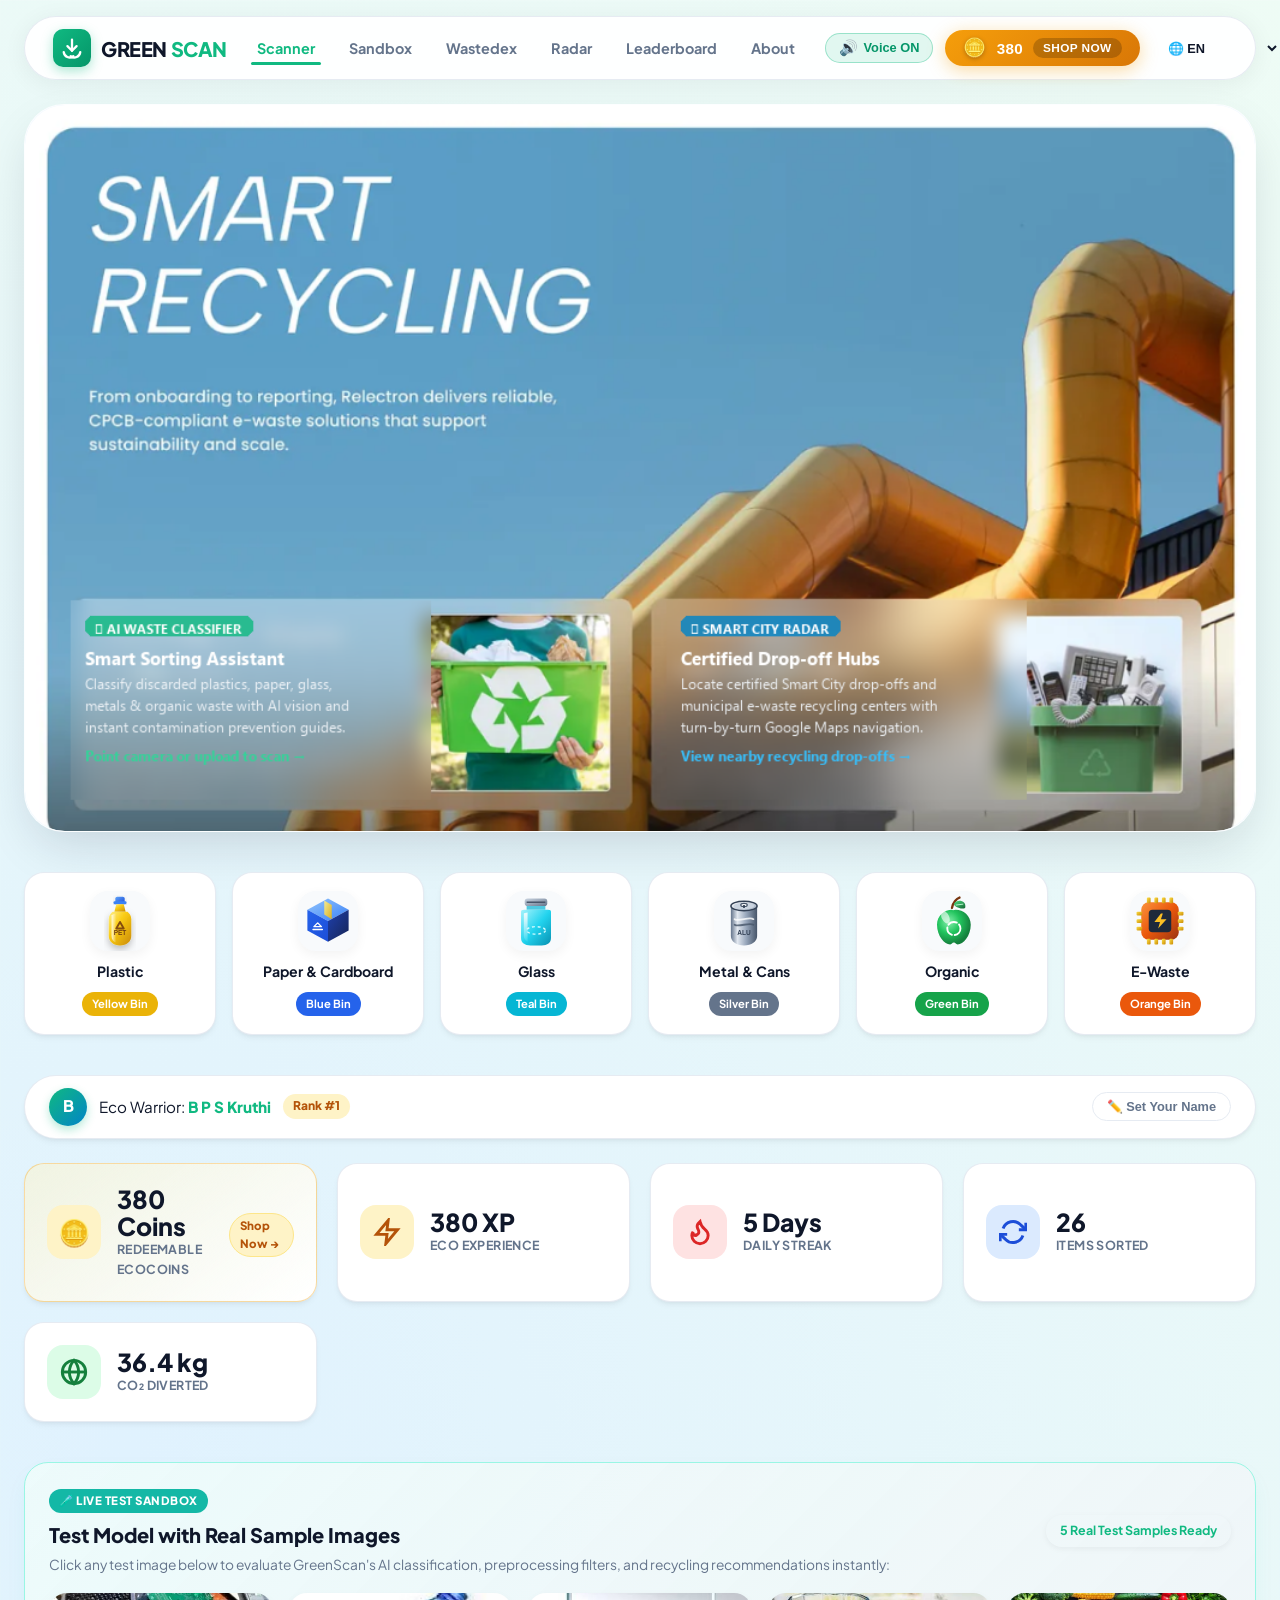
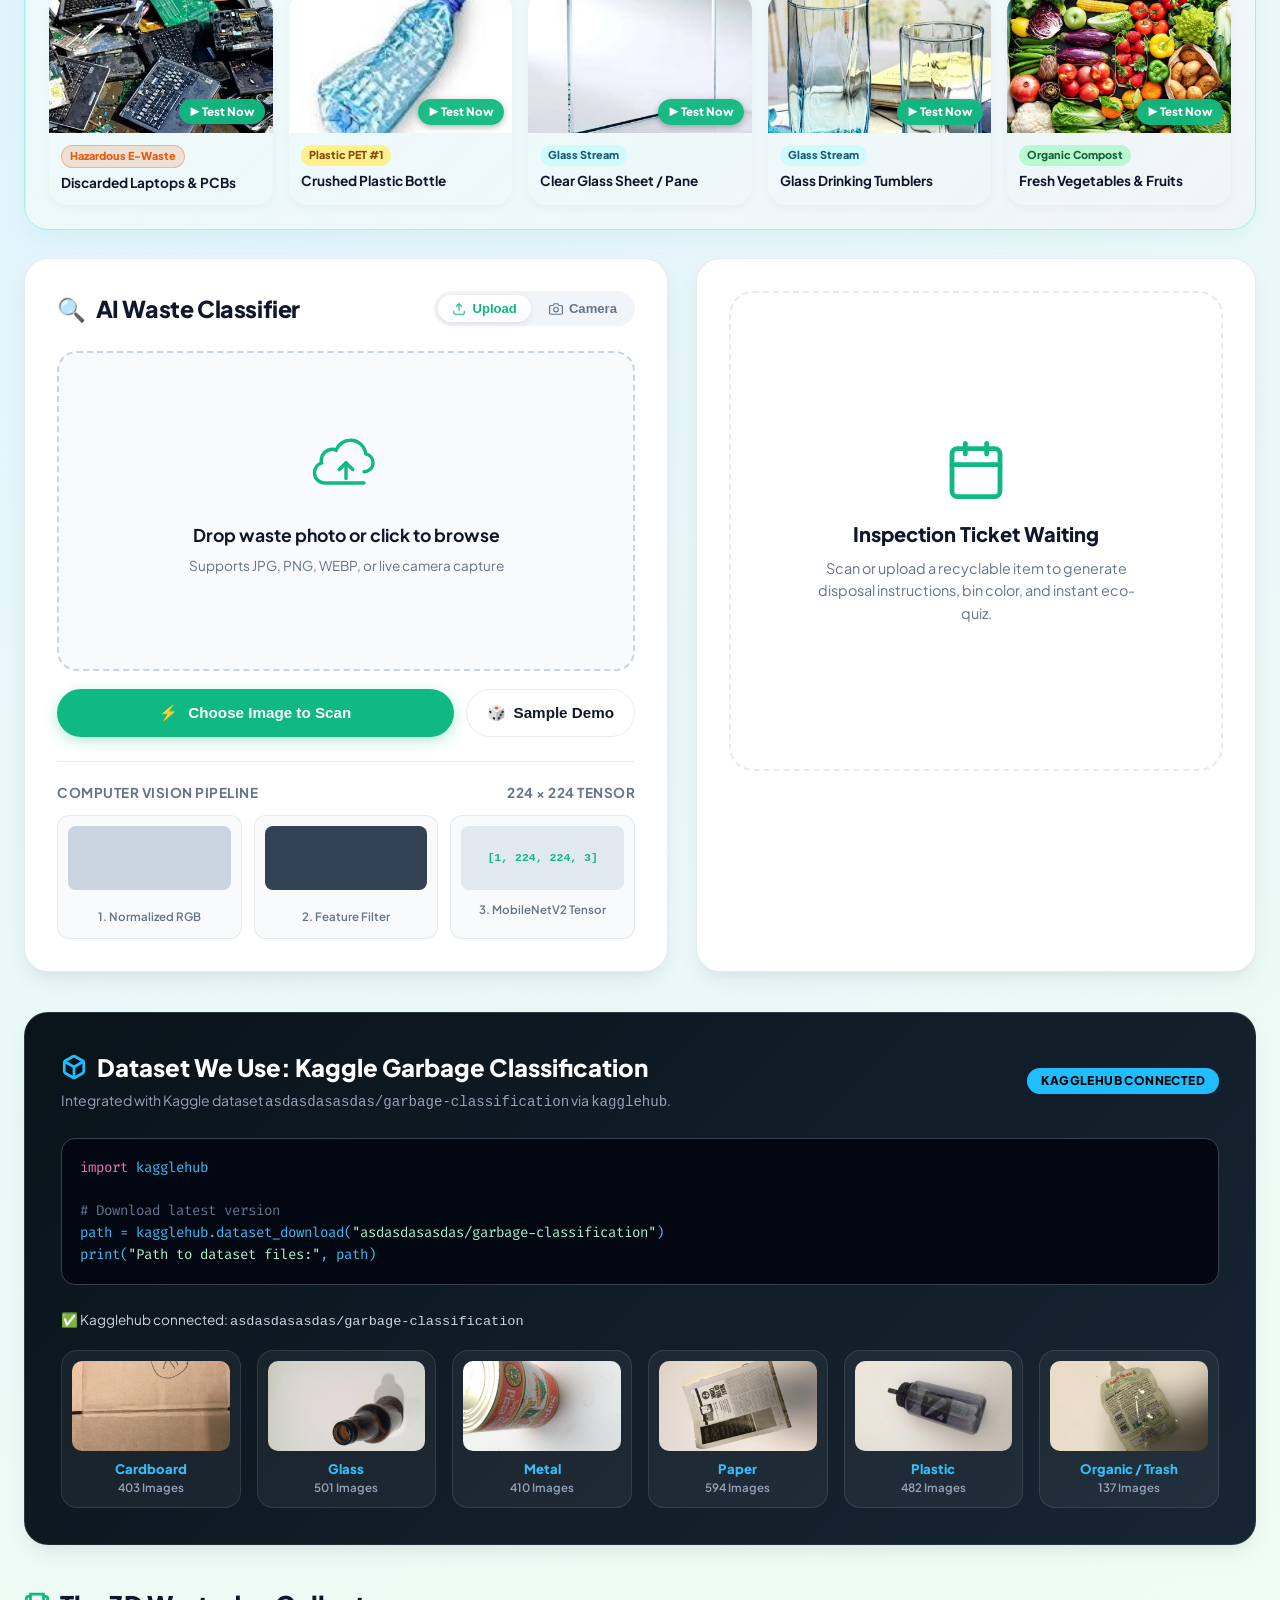
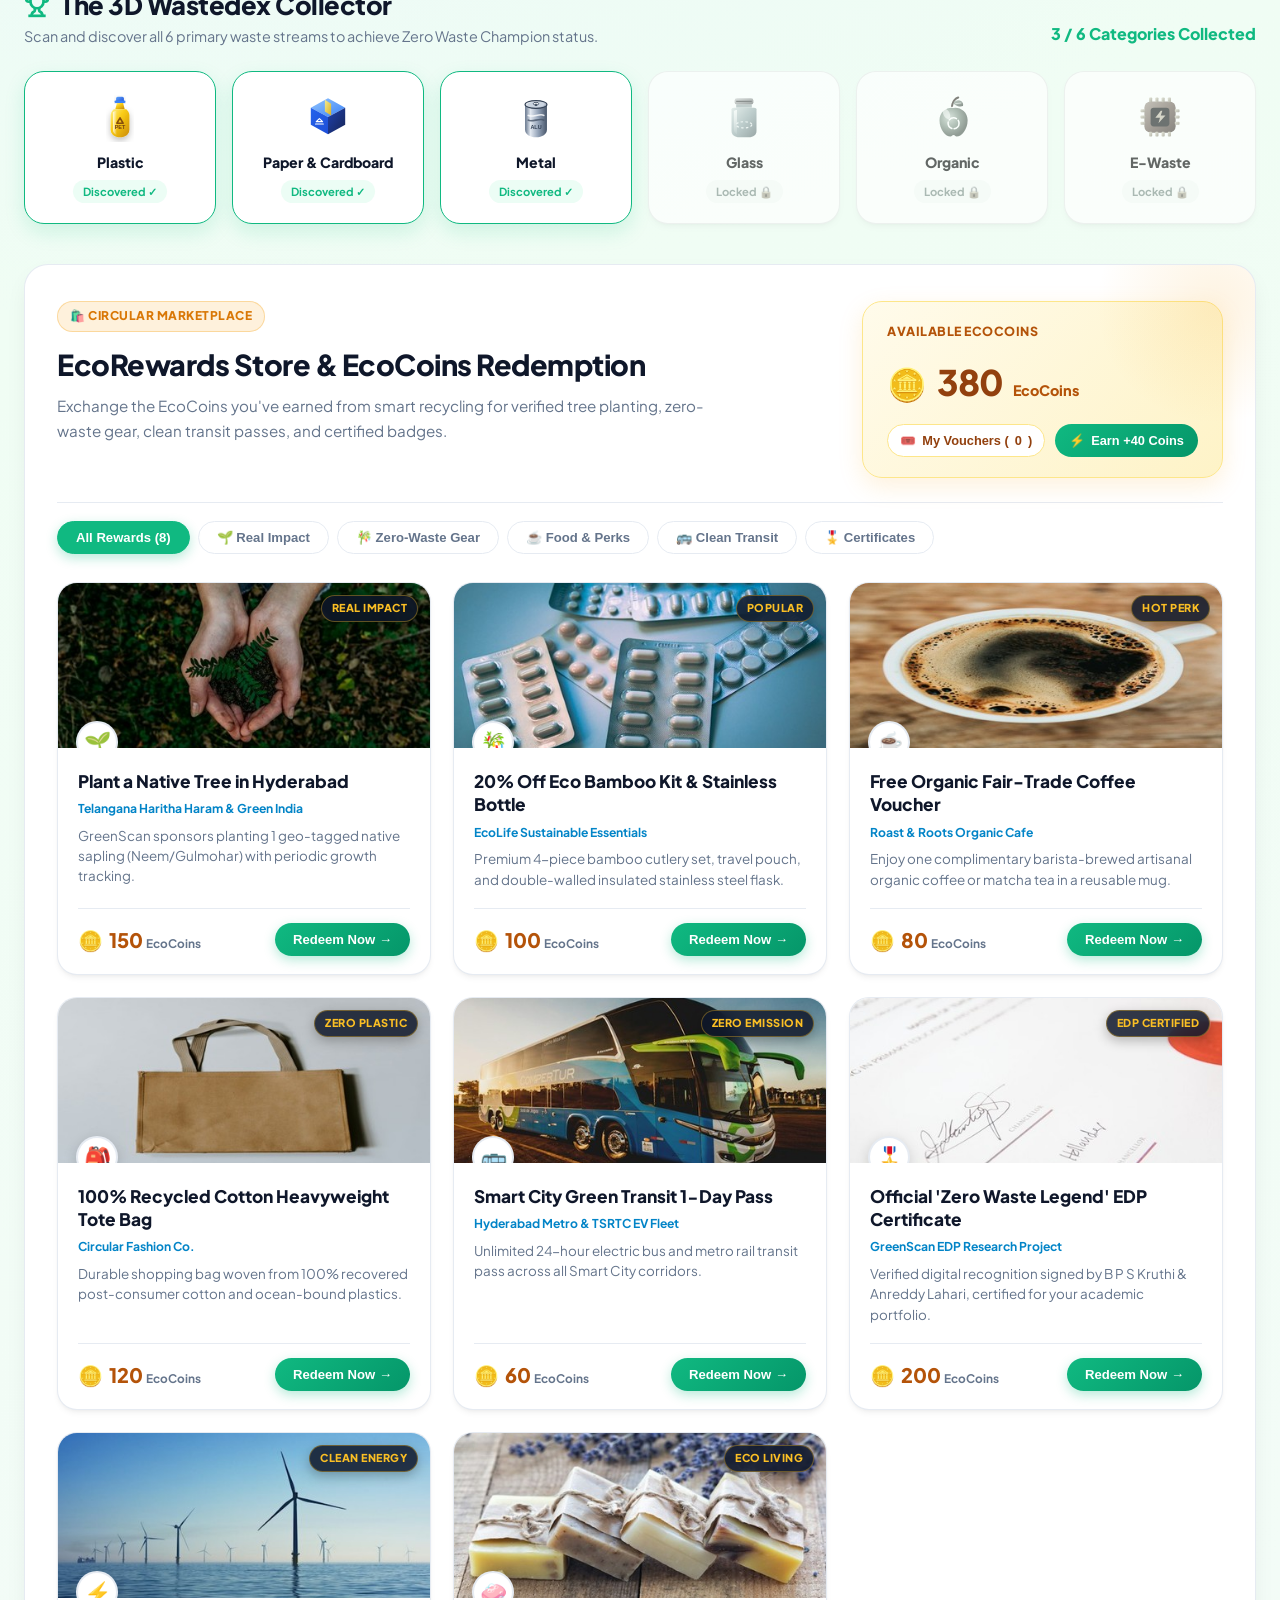
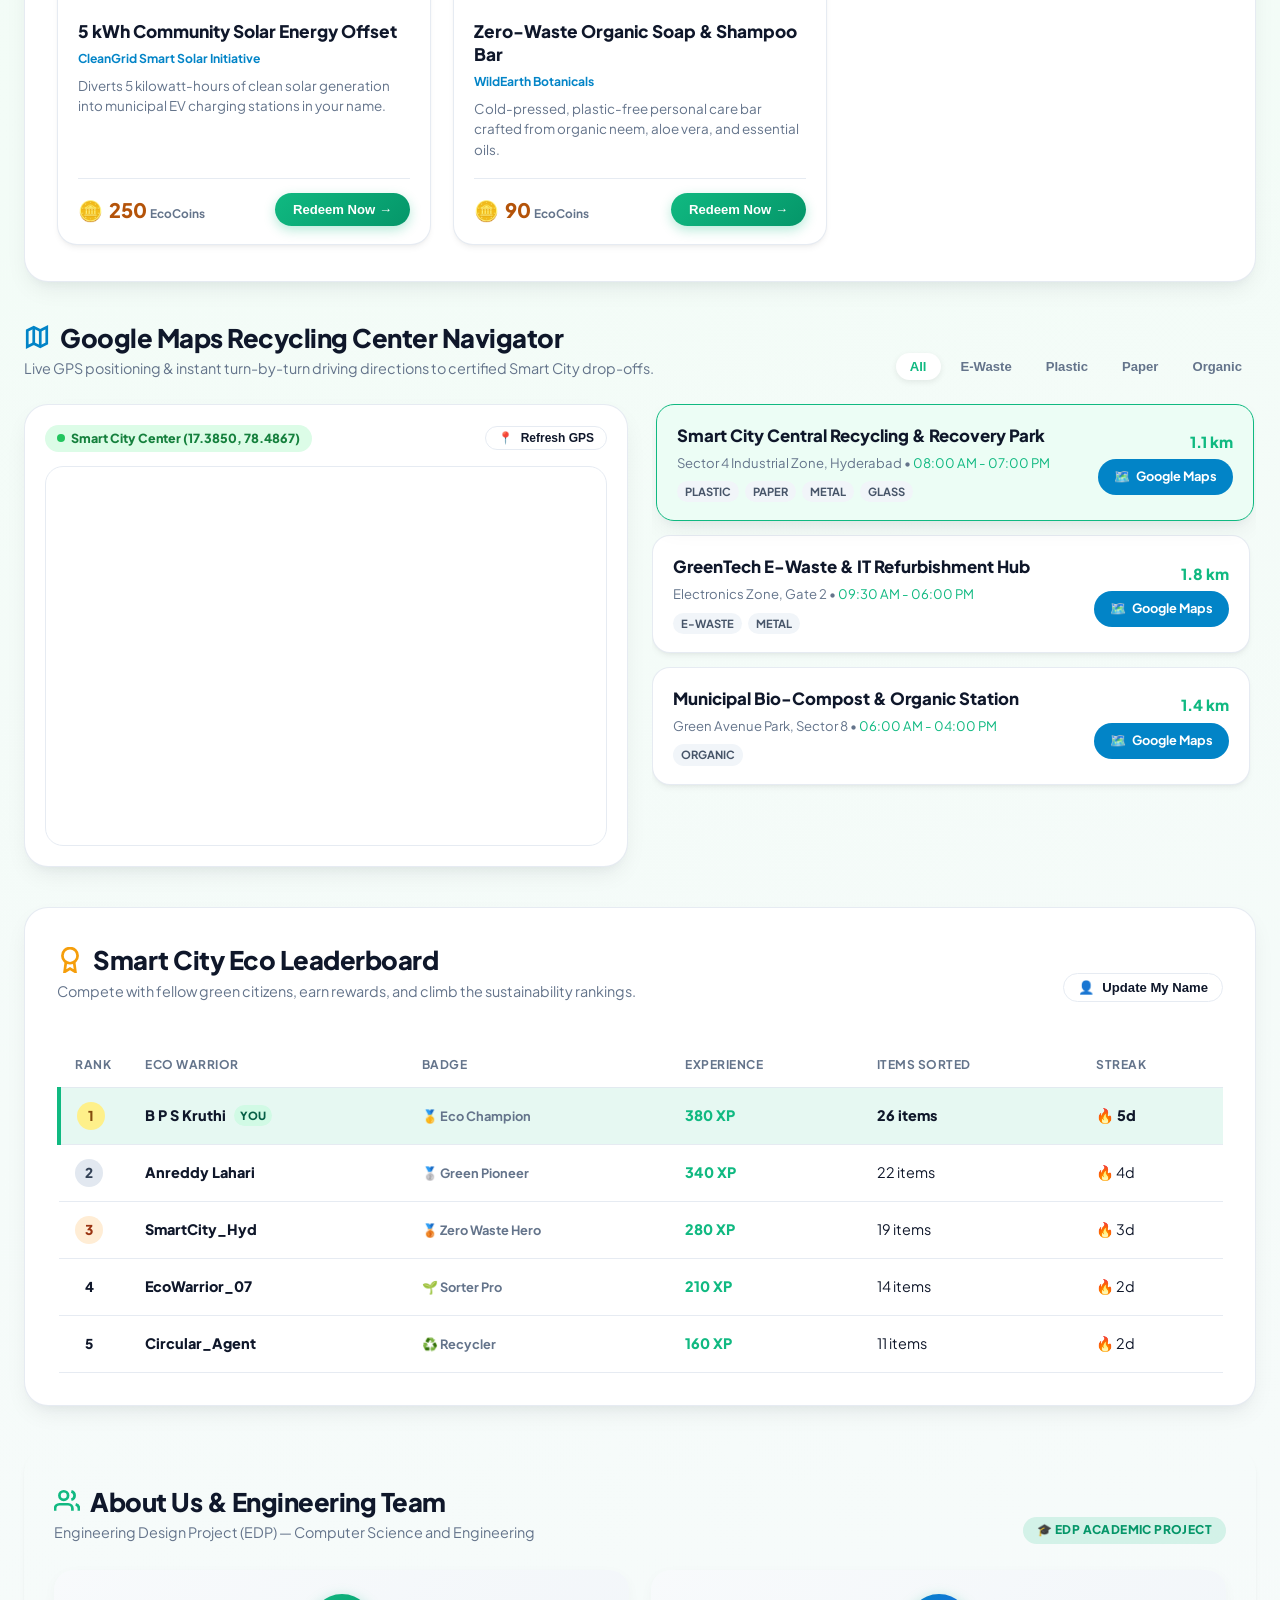
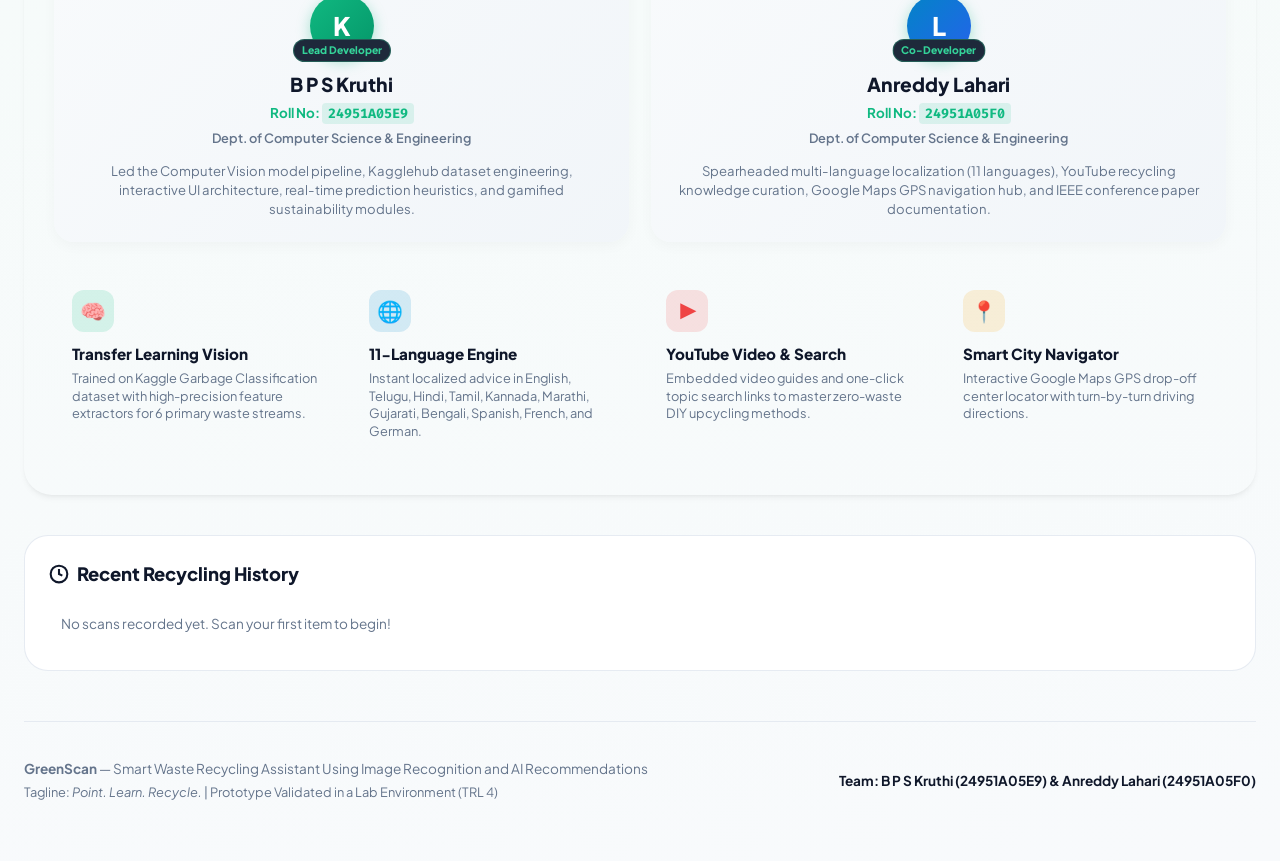
==== commit d061b445: "Prepare for deployment" ====
--- a/templates/index.html
+++ b/templates/index.html
@@ -21,7 +21,7 @@
       <a href="#" class="brand-container">
         <div class="brand-icon-box">
           <!-- 3D Geometric Recycle Leaf SVG -->
-          <svg width="24" height="24" viewBox="0 0 24 24" fill="none" stroke="currentColor" stroke-width="2.5" stroke-linecap="round" stroke-linejoin="round">
+          <svg width="22" height="22" viewBox="0 0 24 24" fill="none" stroke="currentColor" stroke-width="2.5" stroke-linecap="round" stroke-linejoin="round">
             <polyline points="7 10 12 15 17 10"></polyline>
             <path d="M12 15V3"></path>
             <path d="M21 16.5A6.5 6.5 0 0 1 10.5 21"></path>
@@ -31,35 +31,47 @@
         <div class="brand-title">
           GREEN<span>SCAN</span>
         </div>
-        <span class="tagline-pill">Point. Learn. Recycle.</span>
       </a>
 
-      <nav>
+      <nav class="header-nav">
         <ul class="nav-links">
-          <li><a href="#scan-studio" class="active">AI Scanner</a></li>
-          <li><a href="#test-sandbox-section">Test Samples</a></li>
-          <li><a href="#wastedex-section">3D Wastedex</a></li>
-          <li><a href="#maps-section">Google Maps Radar</a></li>
+          <li><a href="#scan-studio" class="active">Scanner</a></li>
+          <li><a href="#test-sandbox-section">Sandbox</a></li>
+          <li><a href="#wastedex-section">Wastedex</a></li>
+          <li><a href="#maps-section">Radar</a></li>
           <li><a href="#leaderboard-section">Leaderboard</a></li>
-          <li><a href="#about-section">About Us</a></li>
+          <li><a href="#about-section">About</a></li>
         </ul>
       </nav>
 
       <div class="header-actions">
+        <!-- Voice Over Narration Toggle -->
+        <button class="btn-voice-toggle" id="voice-toggle" title="Toggle Voice Over Announcements" aria-label="Toggle Voice Over">
+          <span class="voice-icon-box" id="voice-icon">🔊</span>
+          <span class="voice-label" id="voice-label">Voice ON</span>
+        </button>
+
+        <!-- Header EcoCoins & Shop Now Button (Polished & Spacious) -->
+        <button class="btn-header-shop" id="btn-header-shop" title="Redeem EcoCoins in EcoRewards Store" onclick="document.getElementById('eco-shop-section').scrollIntoView({behavior: 'smooth'})">
+          <span class="coin-icon">🪙</span>
+          <span class="coin-amount" id="header-ecocoins-count">380</span>
+          <span class="shop-btn-label">Shop Now</span>
+        </button>
+
         <!-- Global Language Selector (11 Languages) -->
         <div class="header-lang-wrapper">
           <select class="header-lang-select" id="header-lang-select" title="Change Language">
-            <option value="en">🌐 English</option>
-            <option value="te">తెలుగు (Telugu)</option>
-            <option value="hi">हिंदी (Hindi)</option>
-            <option value="ta">தமிழ் (Tamil)</option>
-            <option value="kn">ಕನ್ನಡ (Kannada)</option>
-            <option value="ml">മലയാളം (Malayalam)</option>
-            <option value="mr">मराठी (Marathi)</option>
-            <option value="bn">বাংলা (Bengali)</option>
-            <option value="es">Español (Spanish)</option>
-            <option value="fr">Français (French)</option>
-            <option value="de">Deutsch (German)</option>
+            <option value="en">🌐 EN</option>
+            <option value="te">తెలుగు (TE)</option>
+            <option value="hi">हिंदी (HI)</option>
+            <option value="ta">தமிழ் (TA)</option>
+            <option value="kn">ಕನ್ನಡ (KN)</option>
+            <option value="ml">മലയാളം (ML)</option>
+            <option value="mr">मराठी (MR)</option>
+            <option value="bn">বাংলা (BN)</option>
+            <option value="es">ES</option>
+            <option value="fr">FR</option>
+            <option value="de">DE</option>
           </select>
         </div>
 
@@ -77,11 +89,6 @@
             <line x1="18.36" y1="5.64" x2="19.78" y2="4.22"></line>
           </svg>
         </button>
-
-        <a href="#scan-studio" class="btn-cta-green">
-          <svg width="16" height="16" viewBox="0 0 24 24" fill="none" stroke="currentColor" stroke-width="2.5" stroke-linecap="round" stroke-linejoin="round"><path d="M23 19a2 2 0 0 1-2 2H3a2 2 0 0 1-2-2V8a2 2 0 0 1 2-2h4l2-3h6l2 3h4a2 2 0 0 1 2 2z"></path><circle cx="12" cy="13" r="4"></circle></svg>
-          Quick Scan
-        </a>
       </div>
     </header>
 
@@ -163,6 +170,17 @@
 
     <!-- Gamification & Impact Overview Bar -->
     <section class="gamification-impact-grid" id="impact-section">
+      <div class="metric-card metric-card-ecocoins" onclick="document.getElementById('eco-shop-section').scrollIntoView({behavior: 'smooth'})" title="Click to Redeem EcoCoins in Eco Store">
+        <div class="metric-icon-box" style="background: #fef3c7; color: #b45309;">
+          <span style="font-size: 26px; line-height: 1;">🪙</span>
+        </div>
+        <div class="metric-info">
+          <h3 id="stat-ecocoins">380 Coins</h3>
+          <p>Redeemable EcoCoins</p>
+        </div>
+        <span class="metric-shop-badge">Shop Now →</span>
+      </div>
+
       <div class="metric-card">
         <div class="metric-icon-box" style="background: #fef3c7; color: #b45309;">
           <svg width="28" height="28" viewBox="0 0 24 24" fill="none" stroke="currentColor" stroke-width="2.5"><polygon points="13 2 3 14 12 14 11 22 21 10 12 10 13 2"></polygon></svg>
@@ -212,10 +230,21 @@
           <h3>Test Model with Real Sample Images</h3>
           <p>Click any test image below to evaluate GreenScan's AI classification, preprocessing filters, and recycling recommendations instantly:</p>
         </div>
-        <span class="sandbox-count-tag">4 New Test Samples Ready</span>
+        <span class="sandbox-count-tag">5 Real Test Samples Ready</span>
       </div>
 
       <div class="test-samples-grid">
+        <div class="test-sample-item" onclick="loadTestSampleImage('/static/img/test_images/ewaste_laptops_sample.jpg', 'ewaste_laptops_circuit_keyboards.jpg')">
+          <div class="sample-img-box">
+            <img src="/static/img/test_images/ewaste_laptops_sample.jpg" alt="Electronic Waste Laptops and PCBs">
+            <span class="sample-hover-btn">▶ Test Now</span>
+          </div>
+          <div class="sample-meta">
+            <span class="sample-tag" style="background: rgba(234, 88, 12, 0.15); color: #ea580c; border: 1px solid rgba(234, 88, 12, 0.3);">Hazardous E-Waste</span>
+            <span class="sample-name">Discarded Laptops &amp; PCBs</span>
+          </div>
+        </div>
+
         <div class="test-sample-item" onclick="loadTestSampleImage('/static/img/test_images/crushed_plastic_bottle_sample.jpg', 'crushed_plastic_bottle_sample.jpg')">
           <div class="sample-img-box">
             <img src="/static/img/test_images/crushed_plastic_bottle_sample.jpg" alt="Crushed Plastic Bottle">
@@ -617,6 +646,50 @@
       </div>
     </section>
 
+    <!-- EcoRewards "Shop Now" Store Section (Redeem Gained EcoCoins) -->
+    <section class="eco-shop-section" id="eco-shop-section">
+      <div class="eco-shop-header-card">
+        <div class="shop-header-main">
+          <div class="shop-header-title-box">
+            <span class="shop-badge-pill">🛍️ Circular Marketplace</span>
+            <h2>EcoRewards Store &amp; EcoCoins Redemption</h2>
+            <p>Exchange the EcoCoins you've earned from smart recycling for verified tree planting, zero-waste gear, clean transit passes, and certified badges.</p>
+          </div>
+          <div class="shop-balance-widget">
+            <div class="balance-title">Available EcoCoins</div>
+            <div class="balance-count-wrap">
+              <span class="balance-coin-icon">🪙</span>
+              <span class="balance-number" id="shop-balance-number">380</span>
+              <span class="balance-tag">EcoCoins</span>
+            </div>
+            <div class="shop-quick-actions">
+              <button class="btn-shop-vouchers" id="btn-open-my-vouchers" onclick="openMyVouchersModal()">
+                <span>🎟️</span> My Vouchers (<span id="my-vouchers-badge">0</span>)
+              </button>
+              <button class="btn-earn-more-coins" onclick="document.getElementById('scan-studio').scrollIntoView({behavior: 'smooth'})">
+                <span>⚡</span> Earn +40 Coins
+              </button>
+            </div>
+          </div>
+        </div>
+
+        <!-- Shop Category Filter Tabs -->
+        <div class="shop-tabs-row">
+          <button class="shop-tab-btn active" data-filter="all">All Rewards (8)</button>
+          <button class="shop-tab-btn" data-filter="impact">🌱 Real Impact</button>
+          <button class="shop-tab-btn" data-filter="products">🎋 Zero-Waste Gear</button>
+          <button class="shop-tab-btn" data-filter="perks">☕ Food &amp; Perks</button>
+          <button class="shop-tab-btn" data-filter="mobility">🚌 Clean Transit</button>
+          <button class="shop-tab-btn" data-filter="digital">🎖️ Certificates</button>
+        </div>
+      </div>
+
+      <!-- Dynamic Shop Products Grid -->
+      <div class="eco-shop-grid" id="eco-shop-grid">
+        <!-- Dynamically rendered via JavaScript -->
+      </div>
+    </section>
+
     <!-- Google Maps API & Real Geolocation Navigation Hub -->
     <section class="maps-section" id="maps-section">
       <div class="section-header">
@@ -827,6 +900,54 @@
           Watch on YouTube ↗
         </a>
       </div>
+    </div>
+  </div>
+
+  <!-- Floating Voice-Over Notification Popup Container -->
+  <div id="greenscan-popup-container" class="popup-container" aria-live="polite"></div>
+
+  <!-- Reward Redeemed / Voucher Modal -->
+  <div class="video-modal-backdrop" id="voucher-modal" style="display: none;">
+    <div class="voucher-modal-card">
+      <div class="voucher-celebration-bubble" id="voucher-modal-icon">🎉</div>
+      <h3 id="voucher-modal-title">Reward Claimed!</h3>
+      <p class="voucher-subtitle" id="voucher-modal-partner">GreenScan Eco Partner Voucher</p>
+      
+      <div class="voucher-code-display-box">
+        <span class="voucher-code-label">Your Unique Voucher Code</span>
+        <span class="voucher-code-string" id="voucher-modal-code">GS-TREE-7892</span>
+        <button class="btn-copy-voucher-code" id="btn-copy-code" onclick="copyVoucherCode()">
+          <span>📋</span> Copy Voucher Code
+        </button>
+      </div>
+
+      <div class="voucher-meta-info" id="voucher-modal-instructions">
+        Show this voucher code at partner checkout or paste online to redeem your reward. Valid for 30 days.
+      </div>
+
+      <div style="display: flex; gap: 10px;">
+        <button class="btn-outline" style="flex: 1;" onclick="closeVoucherModal()">Close</button>
+        <button class="btn-cta-green" style="flex: 1;" onclick="closeVoucherModal(); openMyVouchersModal();">View All Vouchers</button>
+      </div>
+    </div>
+  </div>
+
+  <!-- My Redeemed Vouchers List Drawer Modal -->
+  <div class="video-modal-backdrop" id="my-vouchers-modal" style="display: none;">
+    <div class="voucher-modal-card" style="max-width: 580px;">
+      <div style="display: flex; align-items: center; justify-content: space-between; margin-bottom: 16px;">
+        <div style="text-align: left;">
+          <h3 style="margin-bottom: 4px;">My Redeemed Vouchers</h3>
+          <p style="color: var(--text-muted); font-size: 0.85rem;">All active rewards claimed with your EcoCoins</p>
+        </div>
+        <button class="btn-close-modal" onclick="closeMyVouchersModal()">&times;</button>
+      </div>
+
+      <div class="my-vouchers-list" id="my-vouchers-list">
+        <!-- Dynamic vouchers loaded from storage/API -->
+      </div>
+
+      <button class="btn-cta-green" style="width: 100%;" onclick="closeMyVouchersModal()">Back to Eco Store</button>
     </div>
   </div>
 
--- a/static/css/style.css
+++ b/static/css/style.css
@@ -72,34 +72,38 @@
   display: flex;
   align-items: center;
   justify-content: space-between;
-  padding: 14px 28px;
-  background: rgba(255, 255, 255, 0.88);
-  backdrop-filter: blur(14px);
-  -webkit-backdrop-filter: blur(14px);
+  padding: 12px 28px;
+  background: rgba(255, 255, 255, 0.94);
+  backdrop-filter: blur(16px);
+  -webkit-backdrop-filter: blur(16px);
   border: 1px solid var(--border-light);
   border-radius: var(--radius-pill);
   margin-bottom: 24px;
-  box-shadow: var(--shadow-sm);
+  box-shadow: 0 4px 24px rgba(0, 0, 0, 0.06);
   position: sticky;
-  top: 14px;
+  top: 12px;
   z-index: 100;
+  gap: 24px;
 }
 
 [data-theme="dark"] .main-header {
-  background: rgba(19, 29, 38, 0.88);
+  background: rgba(19, 29, 38, 0.94);
+  box-shadow: 0 4px 24px rgba(0, 0, 0, 0.4);
 }
 
 .brand-container {
-  display: flex;
-  align-items: center;
-  gap: 12px;
+  display: inline-flex;
+  align-items: center;
+  gap: 10px;
   text-decoration: none;
+  flex-shrink: 0;
+  white-space: nowrap;
 }
 
 .brand-icon-box {
-  width: 42px;
-  height: 42px;
-  border-radius: 12px;
+  width: 38px;
+  height: 38px;
+  border-radius: 10px;
   background: linear-gradient(135deg, #10b981 0%, #059669 100%);
   display: flex;
   align-items: center;
@@ -107,6 +111,7 @@
   color: white;
   box-shadow: 0 4px 12px rgba(16, 185, 129, 0.35);
   transition: transform 0.3s ease;
+  flex-shrink: 0;
 }
 
 .brand-container:hover .brand-icon-box {
@@ -114,49 +119,46 @@
 }
 
 .brand-title {
-  font-size: 1.35rem;
+  font-size: 1.25rem;
   font-weight: 800;
   letter-spacing: -0.5px;
   color: var(--text-main);
   display: flex;
   align-items: center;
-  gap: 6px;
+  gap: 4px;
+  white-space: nowrap;
 }
 
 .brand-title span {
   color: var(--primary);
 }
 
-.tagline-pill {
-  font-size: 0.72rem;
-  font-weight: 800;
-  color: #065f46;
-  background: #d1fae5;
-  padding: 4px 12px;
-  border-radius: var(--radius-pill);
-  letter-spacing: 0.3px;
-  text-transform: uppercase;
-}
-
-[data-theme="dark"] .tagline-pill {
-  background: rgba(16, 185, 129, 0.2);
-  color: #6ee7b7;
+nav.header-nav {
+  display: flex;
+  align-items: center;
+  justify-content: center;
+  flex: 0 1 auto;
 }
 
 .nav-links {
   display: flex;
   align-items: center;
-  gap: 28px;
+  gap: 22px;
   list-style: none;
+  margin: 0;
+  padding: 0;
+  white-space: nowrap;
 }
 
 .nav-links a {
   text-decoration: none;
-  font-size: 0.92rem;
-  font-weight: 600;
+  font-size: 0.9rem;
+  font-weight: 700;
   color: var(--text-muted);
   transition: var(--transition);
   position: relative;
+  white-space: nowrap;
+  padding: 4px 6px;
 }
 
 .nav-links a:hover,
@@ -170,7 +172,7 @@
   bottom: -4px;
   left: 0;
   width: 0;
-  height: 2px;
+  height: 2.5px;
   background: var(--primary);
   border-radius: 2px;
   transition: width 0.2s ease;
@@ -182,9 +184,30 @@
 }
 
 .header-actions {
-  display: flex;
+  display: inline-flex;
   align-items: center;
   gap: 12px;
+  flex-shrink: 0;
+  white-space: nowrap;
+}
+
+@media (max-width: 1080px) {
+  .main-header {
+    flex-wrap: wrap;
+    border-radius: 20px;
+    padding: 12px 20px;
+    gap: 12px;
+  }
+  nav.header-nav {
+    order: 3;
+    width: 100%;
+    justify-content: center;
+    padding-top: 8px;
+    border-top: 1px solid var(--border-light);
+  }
+  .nav-links {
+    gap: 18px;
+  }
 }
 
 .btn-theme-toggle {
@@ -2662,3 +2685,945 @@
     grid-template-columns: 1fr;
   }
 }
+
+/* ====================================================================
+   GreenScan: Voice Over Engine & Notification Popup System
+   ==================================================================== */
+.btn-voice-toggle {
+  display: inline-flex;
+  align-items: center;
+  gap: 6px;
+  padding: 6px 13px;
+  background: rgba(16, 185, 129, 0.12);
+  color: #059669;
+  border: 1.5px solid rgba(16, 185, 129, 0.35);
+  border-radius: var(--radius-pill);
+  font-size: 0.8rem;
+  font-weight: 700;
+  cursor: pointer;
+  transition: var(--transition);
+  outline: none;
+  white-space: nowrap;
+  flex-shrink: 0;
+}
+
+.btn-voice-toggle .voice-icon-box {
+  font-size: 0.95rem;
+  line-height: 1;
+}
+
+.btn-voice-toggle .voice-label {
+  white-space: nowrap;
+}
+
+.btn-voice-toggle:hover {
+  background: rgba(16, 185, 129, 0.22);
+  transform: translateY(-1px);
+}
+
+.btn-voice-toggle.muted {
+  background: rgba(100, 116, 139, 0.1);
+  color: var(--text-muted);
+  border-color: rgba(100, 116, 139, 0.25);
+}
+
+.btn-header-shop {
+  display: inline-flex;
+  align-items: center;
+  gap: 10px;
+  padding: 8px 18px;
+  background: linear-gradient(135deg, #f59e0b 0%, #d97706 100%);
+  color: #ffffff;
+  border: none;
+  border-radius: var(--radius-pill);
+  font-size: 0.86rem;
+  font-weight: 800;
+  cursor: pointer;
+  box-shadow: 0 4px 18px rgba(245, 158, 11, 0.38);
+  transition: var(--transition);
+  outline: none;
+  white-space: nowrap;
+  flex-shrink: 0;
+  letter-spacing: 0.2px;
+}
+
+.btn-header-shop:hover {
+  transform: translateY(-2px);
+  box-shadow: 0 8px 24px rgba(245, 158, 11, 0.5);
+  background: linear-gradient(135deg, #fbbf24 0%, #d97706 100%);
+}
+
+.btn-header-shop .coin-icon {
+  animation: coinBob 2s infinite ease-in-out;
+  display: inline-block;
+  font-size: 1.15rem;
+  line-height: 1;
+  filter: drop-shadow(0 1px 2px rgba(0, 0, 0, 0.25));
+}
+
+.btn-header-shop .coin-amount {
+  font-weight: 900;
+  white-space: nowrap;
+  letter-spacing: 0.3px;
+  font-size: 0.95rem;
+}
+
+.btn-header-shop .shop-btn-label {
+  background: rgba(0, 0, 0, 0.2);
+  padding: 3px 10px;
+  border-radius: var(--radius-pill);
+  font-size: 0.74rem;
+  font-weight: 800;
+  letter-spacing: 0.4px;
+  text-transform: uppercase;
+  white-space: nowrap;
+}
+
+@media (max-width: 1220px) {
+  .tagline-pill {
+    display: none;
+  }
+  .nav-links {
+    gap: 12px;
+  }
+}
+
+@media (max-width: 1040px) {
+  .nav-links {
+    gap: 10px;
+  }
+  .nav-links a {
+    font-size: 0.82rem;
+  }
+  .btn-voice-toggle .voice-label {
+    display: none;
+  }
+  .btn-header-shop .shop-btn-label {
+    display: none;
+  }
+}
+
+@keyframes coinBob {
+  0%, 100% { transform: translateY(0); }
+  50% { transform: translateY(-3px) scale(1.1); }
+}
+
+.nav-shop-link {
+  position: relative;
+}
+
+.shop-nav-tag {
+  background: linear-gradient(135deg, rgba(245, 158, 11, 0.15), rgba(217, 119, 6, 0.15));
+  color: #d97706;
+  border: 1px solid rgba(245, 158, 11, 0.3);
+  padding: 5px 12px;
+  border-radius: var(--radius-pill);
+  font-weight: 800 !important;
+  font-size: 0.82rem;
+  display: inline-flex;
+  align-items: center;
+  gap: 5px;
+  transition: var(--transition);
+}
+
+.shop-nav-tag:hover {
+  background: #f59e0b;
+  color: #ffffff;
+}
+
+/* EcoCoins Card in Gamification Grid */
+.metric-card-ecocoins {
+  position: relative;
+  border: 1.5px solid rgba(245, 158, 11, 0.35) !important;
+  background: linear-gradient(145deg, rgba(254, 243, 199, 0.5) 0%, var(--card-bg) 100%) !important;
+  cursor: pointer;
+  transition: var(--transition);
+}
+
+.metric-card-ecocoins:hover {
+  transform: translateY(-4px);
+  box-shadow: 0 12px 28px rgba(245, 158, 11, 0.2);
+  border-color: #f59e0b !important;
+}
+
+.metric-shop-badge {
+  font-size: 0.72rem;
+  font-weight: 800;
+  color: #b45309;
+  background: #fef3c7;
+  border: 1px solid #fde68a;
+  padding: 3px 10px;
+  border-radius: var(--radius-pill);
+  display: inline-block;
+  margin-top: 6px;
+  transition: var(--transition);
+}
+
+.metric-card-ecocoins:hover .metric-shop-badge {
+  background: #f59e0b;
+  color: #ffffff;
+}
+
+/* ====================================================================
+   EcoRewards "Shop Now" Store Section
+   ==================================================================== */
+.eco-shop-section {
+  background: var(--card-bg);
+  border: 1px solid var(--border-light);
+  border-radius: var(--radius-card);
+  padding: 36px 32px;
+  margin-bottom: 36px;
+  box-shadow: var(--shadow-md);
+  position: relative;
+  overflow: hidden;
+}
+
+.eco-shop-section::before {
+  content: "";
+  position: absolute;
+  top: -80px;
+  right: -80px;
+  width: 240px;
+  height: 240px;
+  background: radial-gradient(circle, rgba(245, 158, 11, 0.12) 0%, transparent 70%);
+  pointer-events: none;
+}
+
+.eco-shop-header-card {
+  margin-bottom: 28px;
+}
+
+.shop-header-main {
+  display: flex;
+  align-items: flex-start;
+  justify-content: space-between;
+  gap: 24px;
+  flex-wrap: wrap;
+  margin-bottom: 24px;
+}
+
+.shop-header-title-box {
+  flex: 1;
+  min-width: 280px;
+}
+
+.shop-badge-pill {
+  display: inline-flex;
+  align-items: center;
+  gap: 6px;
+  padding: 5px 12px;
+  background: rgba(245, 158, 11, 0.14);
+  color: #d97706;
+  border: 1px solid rgba(245, 158, 11, 0.3);
+  border-radius: var(--radius-pill);
+  font-size: 0.75rem;
+  font-weight: 800;
+  text-transform: uppercase;
+  letter-spacing: 0.5px;
+  margin-bottom: 10px;
+}
+
+.shop-header-title-box h2 {
+  font-size: 1.8rem;
+  font-weight: 800;
+  color: var(--text-main);
+  margin-bottom: 8px;
+  letter-spacing: -0.5px;
+}
+
+.shop-header-title-box p {
+  color: var(--text-muted);
+  font-size: 0.95rem;
+  max-width: 650px;
+  line-height: 1.6;
+}
+
+.shop-balance-widget {
+  background: linear-gradient(135deg, #fffbeb 0%, #fef3c7 100%);
+  border: 1.5px solid #fde68a;
+  border-radius: 20px;
+  padding: 20px 24px;
+  display: flex;
+  flex-direction: column;
+  gap: 14px;
+  box-shadow: 0 8px 24px rgba(245, 158, 11, 0.15);
+  min-width: 310px;
+}
+
+[data-theme="dark"] .shop-balance-widget {
+  background: linear-gradient(135deg, #231b0e 0%, #2f220b 100%);
+  border-color: rgba(245, 158, 11, 0.3);
+}
+
+.balance-title {
+  font-size: 0.78rem;
+  font-weight: 800;
+  text-transform: uppercase;
+  color: #b45309;
+  letter-spacing: 0.5px;
+}
+
+[data-theme="dark"] .balance-title {
+  color: #fbbf24;
+}
+
+.balance-count-wrap {
+  display: flex;
+  align-items: baseline;
+  gap: 10px;
+}
+
+.balance-coin-icon {
+  font-size: 2rem;
+  line-height: 1;
+}
+
+.balance-number {
+  font-size: 2.2rem;
+  font-weight: 900;
+  color: #92400e;
+  letter-spacing: -1px;
+}
+
+[data-theme="dark"] .balance-number {
+  color: #fef08a;
+}
+
+.balance-tag {
+  font-size: 0.9rem;
+  font-weight: 800;
+  color: #b45309;
+}
+
+.shop-quick-actions {
+  display: flex;
+  gap: 10px;
+}
+
+.btn-shop-vouchers {
+  flex: 1;
+  background: #ffffff;
+  color: #92400e;
+  border: 1px solid #fde68a;
+  padding: 8px 12px;
+  border-radius: var(--radius-pill);
+  font-weight: 800;
+  font-size: 0.8rem;
+  cursor: pointer;
+  display: inline-flex;
+  align-items: center;
+  justify-content: center;
+  gap: 6px;
+  transition: var(--transition);
+}
+
+[data-theme="dark"] .btn-shop-vouchers {
+  background: #181f29;
+  border-color: rgba(245, 158, 11, 0.4);
+  color: #fbbf24;
+}
+
+.btn-shop-vouchers:hover {
+  background: #fef3c7;
+  transform: translateY(-1px);
+}
+
+.btn-earn-more-coins {
+  background: linear-gradient(135deg, #10b981, #059669);
+  color: #ffffff;
+  border: none;
+  padding: 8px 14px;
+  border-radius: var(--radius-pill);
+  font-weight: 800;
+  font-size: 0.8rem;
+  cursor: pointer;
+  display: inline-flex;
+  align-items: center;
+  gap: 6px;
+  transition: var(--transition);
+}
+
+.btn-earn-more-coins:hover {
+  box-shadow: 0 4px 12px rgba(16, 185, 129, 0.4);
+  transform: translateY(-1px);
+}
+
+/* Category Filter Tabs */
+.shop-tabs-row {
+  display: flex;
+  gap: 8px;
+  flex-wrap: wrap;
+  border-top: 1px solid var(--border-light);
+  padding-top: 18px;
+}
+
+.shop-tab-btn {
+  padding: 8px 18px;
+  border-radius: var(--radius-pill);
+  border: 1px solid var(--border-light);
+  background: transparent;
+  color: var(--text-muted);
+  font-size: 0.82rem;
+  font-weight: 700;
+  cursor: pointer;
+  transition: var(--transition);
+}
+
+.shop-tab-btn:hover {
+  color: var(--text-main);
+  border-color: var(--primary);
+}
+
+.shop-tab-btn.active {
+  background: #10b981;
+  color: #ffffff;
+  border-color: #10b981;
+  box-shadow: 0 4px 12px rgba(16, 185, 129, 0.3);
+}
+
+/* Shop Grid & Reward Cards with Real Product Photos */
+.eco-shop-grid {
+  display: grid;
+  grid-template-columns: repeat(auto-fill, minmax(290px, 1fr));
+  gap: 22px;
+}
+
+.eco-reward-card {
+  background: var(--card-bg);
+  border: 1px solid var(--border-light);
+  border-radius: 20px;
+  padding: 0;
+  display: flex;
+  flex-direction: column;
+  justify-content: space-between;
+  position: relative;
+  transition: var(--transition);
+  box-shadow: var(--shadow-sm);
+  overflow: hidden;
+}
+
+.eco-reward-card:hover {
+  transform: translateY(-5px);
+  border-color: rgba(16, 185, 129, 0.4);
+  box-shadow: 0 16px 36px rgba(16, 185, 129, 0.16);
+}
+
+.reward-photo-box {
+  position: relative;
+  width: 100%;
+  height: 165px;
+  overflow: hidden;
+  background: #0f172a;
+}
+
+.reward-photo-img {
+  width: 100%;
+  height: 100%;
+  object-fit: cover;
+  transition: transform 0.4s cubic-bezier(0.16, 1, 0.3, 1);
+  display: block;
+}
+
+.eco-reward-card:hover .reward-photo-img {
+  transform: scale(1.08);
+}
+
+.reward-badge-pill.overlay {
+  position: absolute;
+  top: 12px;
+  right: 12px;
+  background: rgba(15, 23, 42, 0.85);
+  color: #fbbf24;
+  border: 1px solid rgba(251, 191, 36, 0.35);
+  backdrop-filter: blur(8px);
+  -webkit-backdrop-filter: blur(8px);
+  padding: 4px 10px;
+  border-radius: var(--radius-pill);
+  font-size: 0.68rem;
+  font-weight: 800;
+  text-transform: uppercase;
+  letter-spacing: 0.5px;
+  z-index: 2;
+  box-shadow: 0 4px 12px rgba(0, 0, 0, 0.25);
+}
+
+.reward-icon-circle-overlay {
+  position: absolute;
+  bottom: -15px;
+  left: 18px;
+  width: 42px;
+  height: 42px;
+  border-radius: 50%;
+  background: var(--card-bg);
+  border: 2px solid var(--border-light);
+  display: flex;
+  align-items: center;
+  justify-content: center;
+  font-size: 22px;
+  box-shadow: 0 4px 14px rgba(0, 0, 0, 0.15);
+  z-index: 3;
+}
+
+.reward-card-content {
+  padding: 22px 20px 18px;
+  display: flex;
+  flex-direction: column;
+  justify-content: space-between;
+  flex: 1;
+}
+
+.reward-card-body h4 {
+  font-size: 1.08rem;
+  font-weight: 800;
+  color: var(--text-main);
+  margin-bottom: 6px;
+  line-height: 1.35;
+}
+
+.reward-partner-tag {
+  font-size: 0.76rem;
+  font-weight: 700;
+  color: #0284c7;
+  display: block;
+  margin-bottom: 8px;
+}
+
+.reward-desc {
+  font-size: 0.84rem;
+  color: var(--text-muted);
+  line-height: 1.5;
+  margin-bottom: 18px;
+}
+
+.reward-card-footer {
+  display: flex;
+  align-items: center;
+  justify-content: space-between;
+  border-top: 1px solid var(--border-light);
+  padding-top: 14px;
+}
+
+.reward-cost-box {
+  display: flex;
+  align-items: center;
+  gap: 6px;
+}
+
+.reward-cost-coins {
+  font-size: 1.25rem;
+  font-weight: 900;
+  color: #b45309;
+}
+
+[data-theme="dark"] .reward-cost-coins {
+  color: #fbbf24;
+}
+
+.reward-cost-label {
+  font-size: 0.74rem;
+  font-weight: 700;
+  color: var(--text-muted);
+}
+
+.btn-redeem-item {
+  background: linear-gradient(135deg, #10b981 0%, #059669 100%);
+  color: #ffffff;
+  border: none;
+  padding: 9px 18px;
+  border-radius: var(--radius-pill);
+  font-weight: 800;
+  font-size: 0.82rem;
+  cursor: pointer;
+  transition: var(--transition);
+  box-shadow: 0 4px 12px rgba(16, 185, 129, 0.3);
+}
+
+.btn-redeem-item:hover {
+  transform: translateY(-2px);
+  box-shadow: 0 8px 18px rgba(16, 185, 129, 0.45);
+}
+
+.btn-redeem-item.need-coins {
+  background: rgba(148, 163, 184, 0.2);
+  color: var(--text-muted);
+  box-shadow: none;
+  cursor: pointer;
+  font-size: 0.78rem;
+  padding: 8px 14px;
+}
+
+.btn-redeem-item.need-coins:hover {
+  background: rgba(245, 158, 11, 0.15);
+  color: #d97706;
+}
+
+/* ====================================================================
+   Voice-Over Notification Popup System
+   ==================================================================== */
+.popup-container {
+  position: fixed;
+  top: 90px;
+  right: 24px;
+  z-index: 99999;
+  display: flex;
+  flex-direction: column;
+  gap: 12px;
+  pointer-events: none;
+  max-width: 400px;
+  width: calc(100vw - 48px);
+}
+
+.greenscan-popup {
+  pointer-events: auto;
+  background: rgba(15, 23, 42, 0.95);
+  backdrop-filter: blur(16px);
+  -webkit-backdrop-filter: blur(16px);
+  border-radius: 18px;
+  border: 1.5px solid rgba(255, 255, 255, 0.15);
+  box-shadow: 0 20px 45px rgba(0, 0, 0, 0.4);
+  color: #ffffff;
+  padding: 16px 18px;
+  position: relative;
+  overflow: hidden;
+  animation: popupSlideIn 0.35s cubic-bezier(0.16, 1, 0.3, 1);
+  transition: transform 0.25s, opacity 0.25s;
+}
+
+@keyframes popupSlideIn {
+  from {
+    opacity: 0;
+    transform: translateX(60px) scale(0.92);
+  }
+  to {
+    opacity: 1;
+    transform: translateX(0) scale(1);
+  }
+}
+
+.greenscan-popup.popup-coins {
+  border-color: rgba(245, 158, 11, 0.5);
+  box-shadow: 0 16px 36px rgba(245, 158, 11, 0.25);
+}
+
+.greenscan-popup.popup-scan {
+  border-color: rgba(16, 185, 129, 0.5);
+  box-shadow: 0 16px 36px rgba(16, 185, 129, 0.25);
+}
+
+.greenscan-popup.popup-reward {
+  border-color: rgba(139, 92, 246, 0.55);
+  box-shadow: 0 16px 36px rgba(139, 92, 246, 0.28);
+}
+
+.popup-top-row {
+  display: flex;
+  align-items: center;
+  justify-content: space-between;
+  margin-bottom: 8px;
+}
+
+.popup-left-badge {
+  display: flex;
+  align-items: center;
+  gap: 8px;
+}
+
+.popup-icon-glyph {
+  font-size: 1.35rem;
+  line-height: 1;
+}
+
+.popup-title {
+  font-size: 0.88rem;
+  font-weight: 800;
+  color: #f8fafc;
+  letter-spacing: -0.2px;
+}
+
+.popup-voice-status {
+  display: flex;
+  align-items: center;
+  gap: 6px;
+}
+
+/* Sound Wave Bars Animation */
+.popup-soundwave {
+  display: inline-flex;
+  align-items: center;
+  gap: 2.5px;
+  height: 16px;
+}
+
+.popup-soundwave span {
+  width: 3px;
+  height: 4px;
+  background: #10b981;
+  border-radius: 9999px;
+  transition: height 0.15s ease;
+}
+
+.popup-soundwave.active span {
+  animation: waveBar 0.9s infinite ease-in-out alternate;
+}
+
+.popup-soundwave.active span:nth-child(1) { animation-delay: 0.1s; height: 12px; }
+.popup-soundwave.active span:nth-child(2) { animation-delay: 0.3s; height: 16px; }
+.popup-soundwave.active span:nth-child(3) { animation-delay: 0.2s; height: 14px; }
+.popup-soundwave.active span:nth-child(4) { animation-delay: 0.4s; height: 10px; }
+
+@keyframes waveBar {
+  0% { height: 4px; }
+  100% { height: 16px; }
+}
+
+.popup-close-btn {
+  background: transparent;
+  border: none;
+  color: #94a3b8;
+  font-size: 1.2rem;
+  cursor: pointer;
+  line-height: 1;
+  padding: 2px 4px;
+  border-radius: 6px;
+  transition: color 0.15s;
+}
+
+.popup-close-btn:hover {
+  color: #ffffff;
+}
+
+.popup-message-txt {
+  font-size: 0.84rem;
+  color: #cbd5e1;
+  line-height: 1.45;
+  margin-bottom: 12px;
+}
+
+.popup-message-txt strong {
+  color: #ffffff;
+}
+
+.popup-actions-row {
+  display: flex;
+  align-items: center;
+  justify-content: space-between;
+  gap: 8px;
+}
+
+.btn-popup-replay {
+  background: rgba(255, 255, 255, 0.1);
+  border: 1px solid rgba(255, 255, 255, 0.18);
+  color: #f1f5f9;
+  border-radius: var(--radius-pill);
+  padding: 4px 12px;
+  font-size: 0.74rem;
+  font-weight: 700;
+  cursor: pointer;
+  display: inline-flex;
+  align-items: center;
+  gap: 5px;
+  transition: var(--transition);
+}
+
+.btn-popup-replay:hover {
+  background: rgba(255, 255, 255, 0.2);
+  color: #ffffff;
+}
+
+.btn-popup-cta {
+  background: #10b981;
+  border: none;
+  color: #ffffff;
+  border-radius: var(--radius-pill);
+  padding: 4px 12px;
+  font-size: 0.74rem;
+  font-weight: 800;
+  cursor: pointer;
+  transition: var(--transition);
+}
+
+.btn-popup-cta:hover {
+  background: #059669;
+}
+
+.popup-progress-line {
+  position: absolute;
+  bottom: 0;
+  left: 0;
+  height: 3px;
+  background: linear-gradient(90deg, #10b981, #06b6d4);
+  animation: popupProgress 6s linear forwards;
+}
+
+.greenscan-popup.popup-coins .popup-progress-line {
+  background: linear-gradient(90deg, #f59e0b, #fbbf24);
+}
+
+.greenscan-popup.popup-reward .popup-progress-line {
+  background: linear-gradient(90deg, #8b5cf6, #ec4899);
+}
+
+@keyframes popupProgress {
+  from { width: 100%; }
+  to { width: 0%; }
+}
+
+/* Pause progress bar when hovering on popup */
+.greenscan-popup:hover .popup-progress-line {
+  animation-play-state: paused;
+}
+
+/* ====================================================================
+   Reward Voucher Redemption Modals
+   ==================================================================== */
+.voucher-modal-card {
+  background: var(--card-bg);
+  border: 1px solid var(--border-light);
+  border-radius: 24px;
+  padding: 32px;
+  max-width: 500px;
+  width: 90%;
+  position: relative;
+  text-align: center;
+  box-shadow: 0 25px 60px rgba(0, 0, 0, 0.35);
+  animation: modalScaleUp 0.3s cubic-bezier(0.16, 1, 0.3, 1);
+}
+
+@keyframes modalScaleUp {
+  from { transform: scale(0.9); opacity: 0; }
+  to { transform: scale(1); opacity: 1; }
+}
+
+.voucher-celebration-bubble {
+  width: 72px;
+  height: 72px;
+  margin: 0 auto 16px;
+  border-radius: 50%;
+  background: linear-gradient(135deg, #fef3c7, #fde68a);
+  display: flex;
+  align-items: center;
+  justify-content: center;
+  font-size: 36px;
+  box-shadow: 0 8px 24px rgba(245, 158, 11, 0.25);
+}
+
+.voucher-modal-card h3 {
+  font-size: 1.45rem;
+  font-weight: 800;
+  color: var(--text-main);
+  margin-bottom: 6px;
+}
+
+.voucher-modal-card p.voucher-subtitle {
+  color: var(--text-muted);
+  font-size: 0.88rem;
+  margin-bottom: 20px;
+}
+
+.voucher-code-display-box {
+  background: rgba(16, 185, 129, 0.08);
+  border: 2px dashed #10b981;
+  border-radius: 16px;
+  padding: 18px;
+  margin-bottom: 20px;
+}
+
+.voucher-code-label {
+  font-size: 0.72rem;
+  font-weight: 800;
+  text-transform: uppercase;
+  color: #059669;
+  letter-spacing: 1px;
+  display: block;
+  margin-bottom: 6px;
+}
+
+.voucher-code-string {
+  font-family: 'Fira Code', monospace;
+  font-size: 1.55rem;
+  font-weight: 800;
+  color: var(--text-main);
+  letter-spacing: 2px;
+  display: block;
+  margin-bottom: 12px;
+}
+
+.btn-copy-voucher-code {
+  background: #10b981;
+  color: #ffffff;
+  border: none;
+  padding: 8px 18px;
+  border-radius: var(--radius-pill);
+  font-weight: 800;
+  font-size: 0.8rem;
+  cursor: pointer;
+  display: inline-flex;
+  align-items: center;
+  gap: 6px;
+  transition: var(--transition);
+}
+
+.btn-copy-voucher-code:hover {
+  background: #059669;
+  transform: translateY(-1px);
+}
+
+.voucher-meta-info {
+  background: rgba(241, 245, 249, 0.6);
+  border-radius: 14px;
+  padding: 14px;
+  font-size: 0.8rem;
+  color: var(--text-muted);
+  text-align: left;
+  line-height: 1.55;
+  margin-bottom: 22px;
+}
+
+[data-theme="dark"] .voucher-meta-info {
+  background: rgba(30, 41, 59, 0.7);
+}
+
+/* My Vouchers List in Drawer/Modal */
+.my-vouchers-list {
+  display: flex;
+  flex-direction: column;
+  gap: 12px;
+  max-height: 380px;
+  overflow-y: auto;
+  margin: 16px 0 20px;
+  text-align: left;
+}
+
+.voucher-item-row {
+  display: flex;
+  align-items: center;
+  justify-content: space-between;
+  padding: 12px 16px;
+  border: 1px solid var(--border-light);
+  border-radius: 14px;
+  background: var(--card-bg);
+  gap: 12px;
+}
+
+.voucher-item-row .v-info h5 {
+  font-size: 0.9rem;
+  font-weight: 800;
+  color: var(--text-main);
+  margin-bottom: 3px;
+}
+
+.voucher-item-row .v-info p {
+  font-size: 0.76rem;
+  color: var(--text-muted);
+}
+
+.voucher-item-row .v-code-pill {
+  font-family: 'Fira Code', monospace;
+  font-size: 0.85rem;
+  font-weight: 800;
+  background: rgba(16, 185, 129, 0.12);
+  color: #059669;
+  padding: 4px 10px;
+  border-radius: 8px;
+}
+
